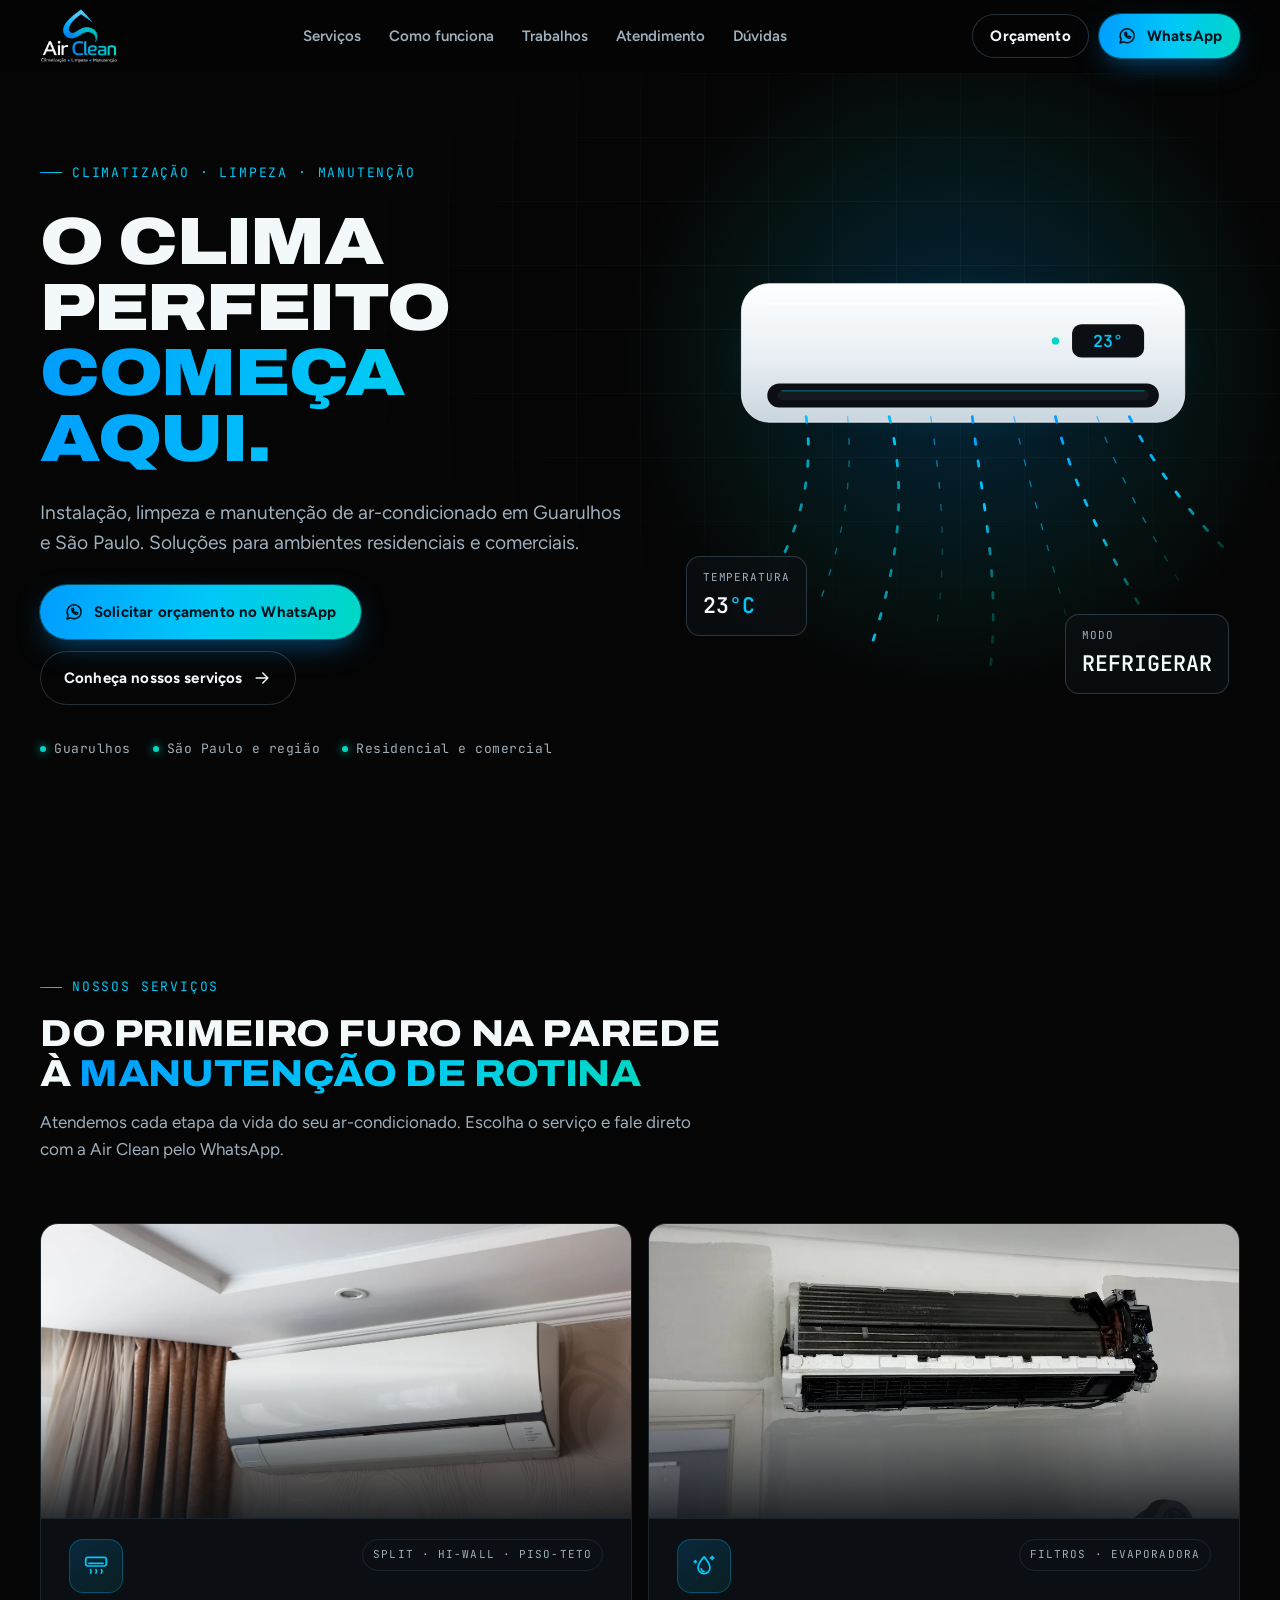
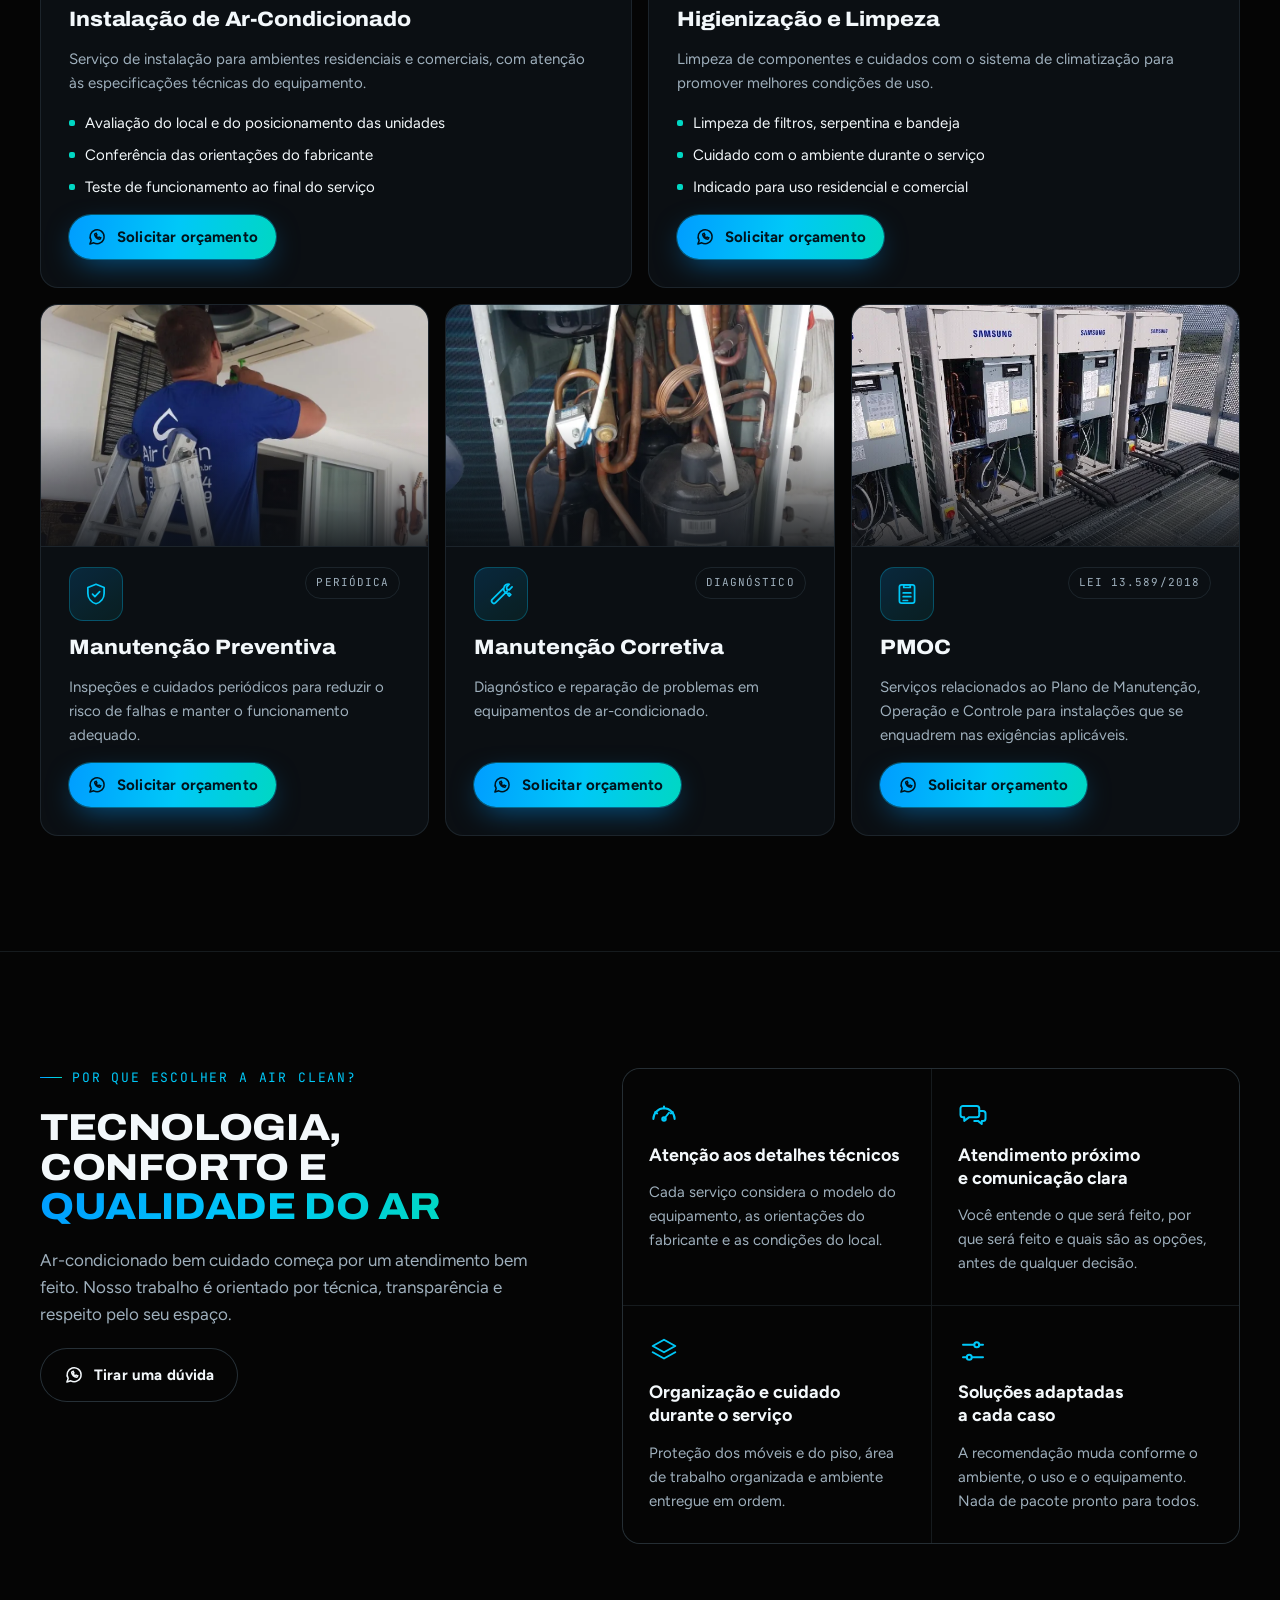
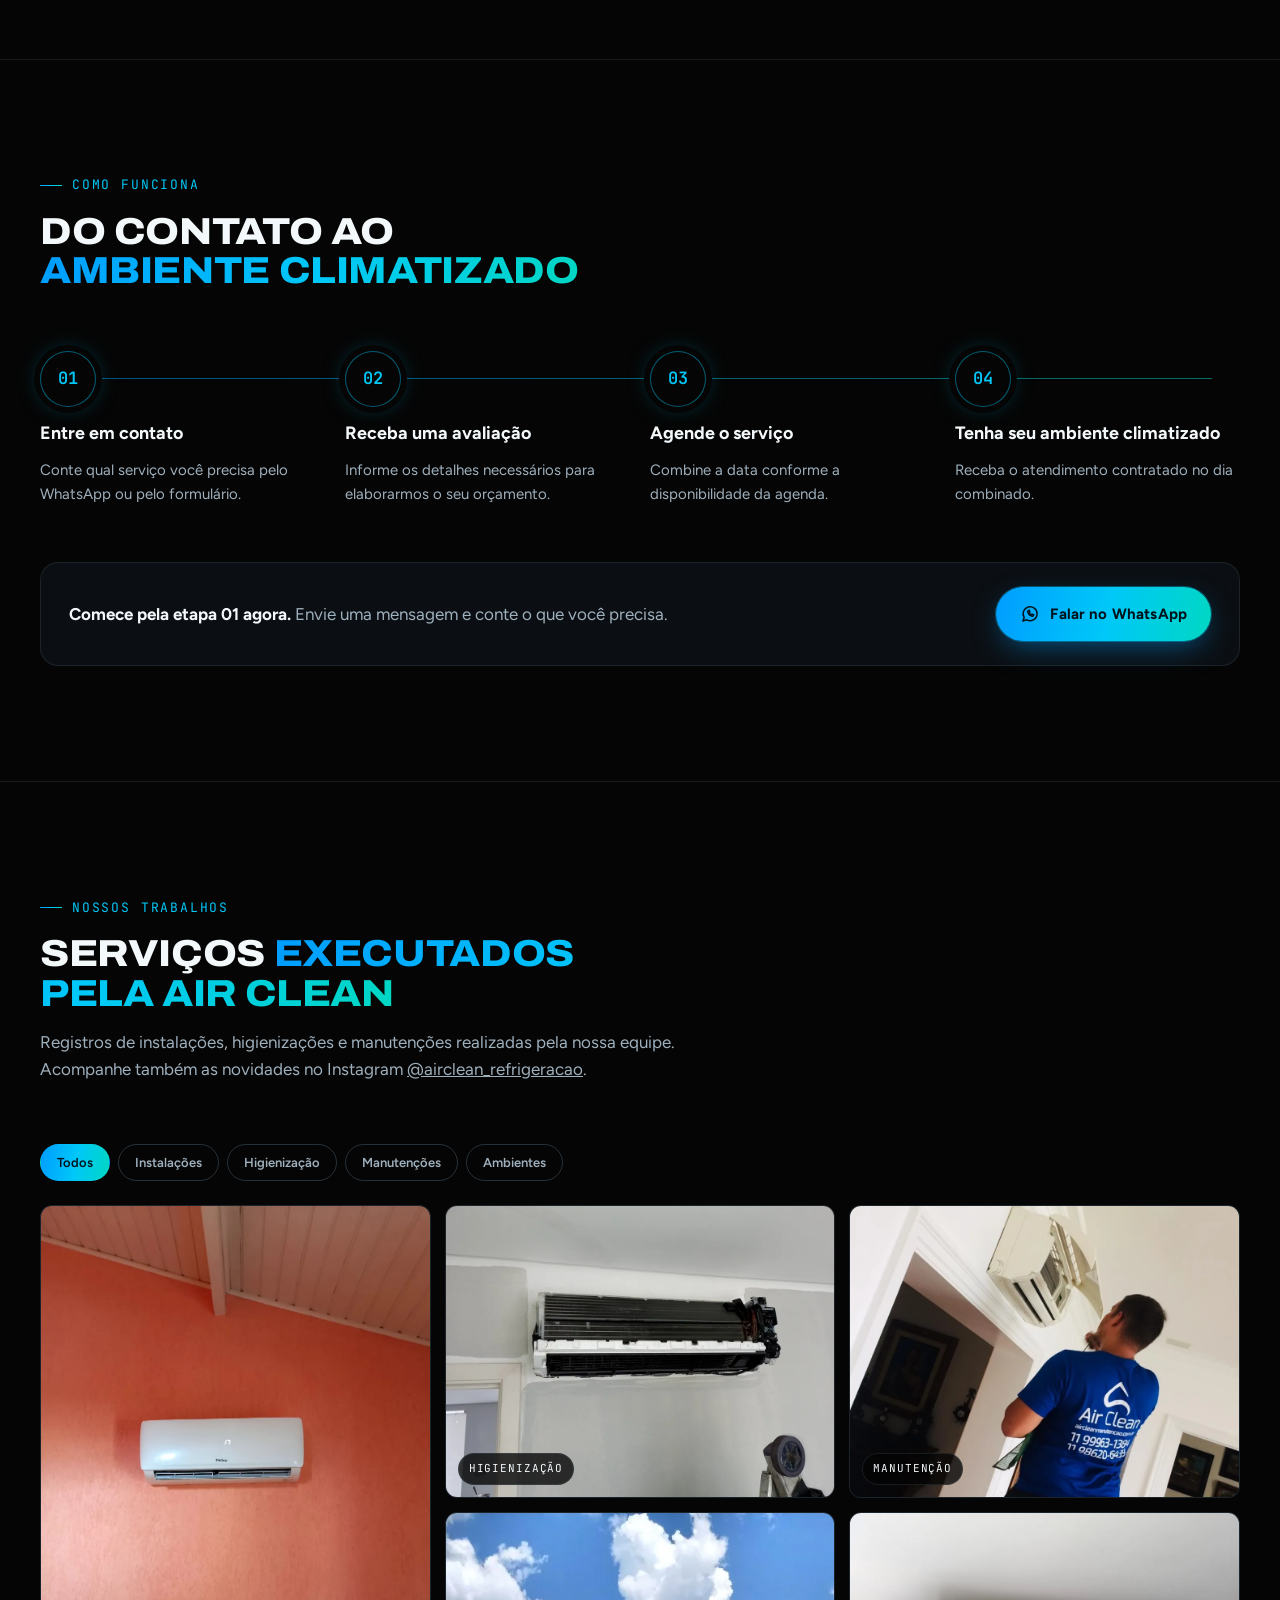
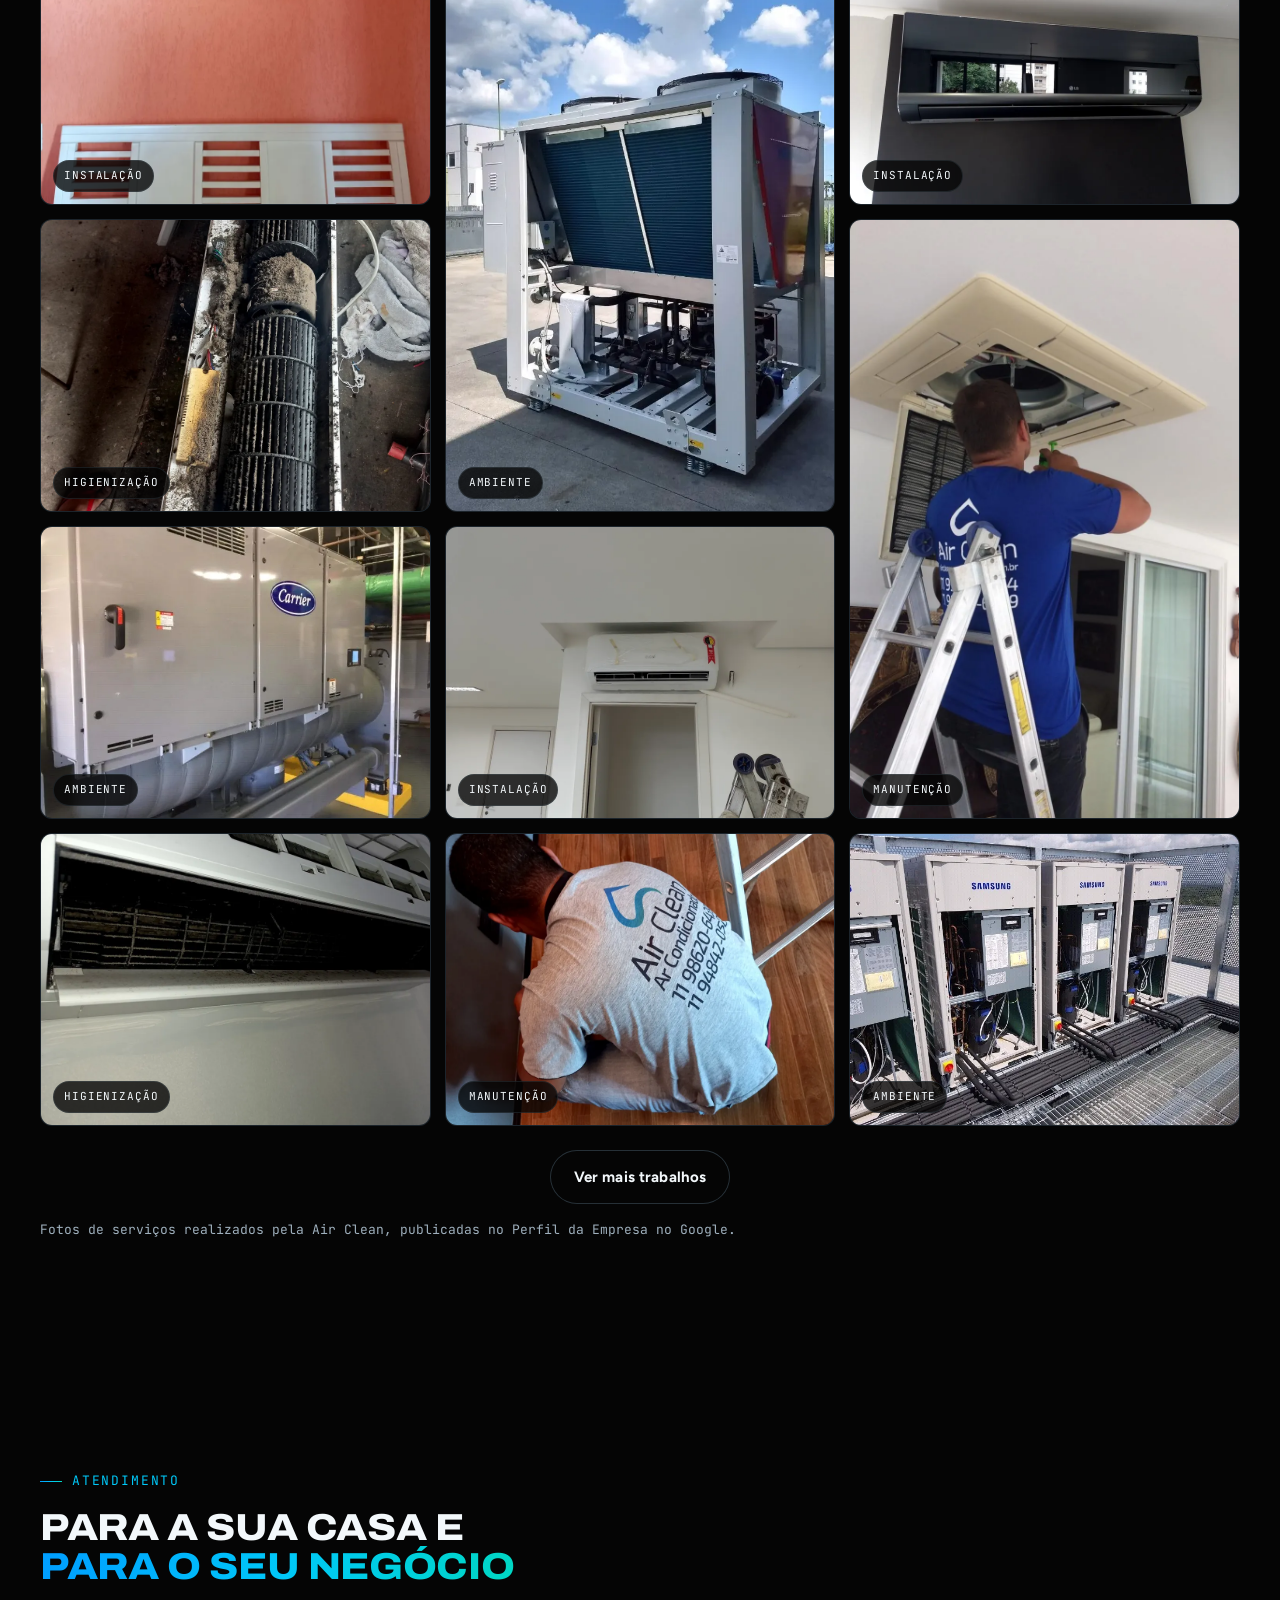
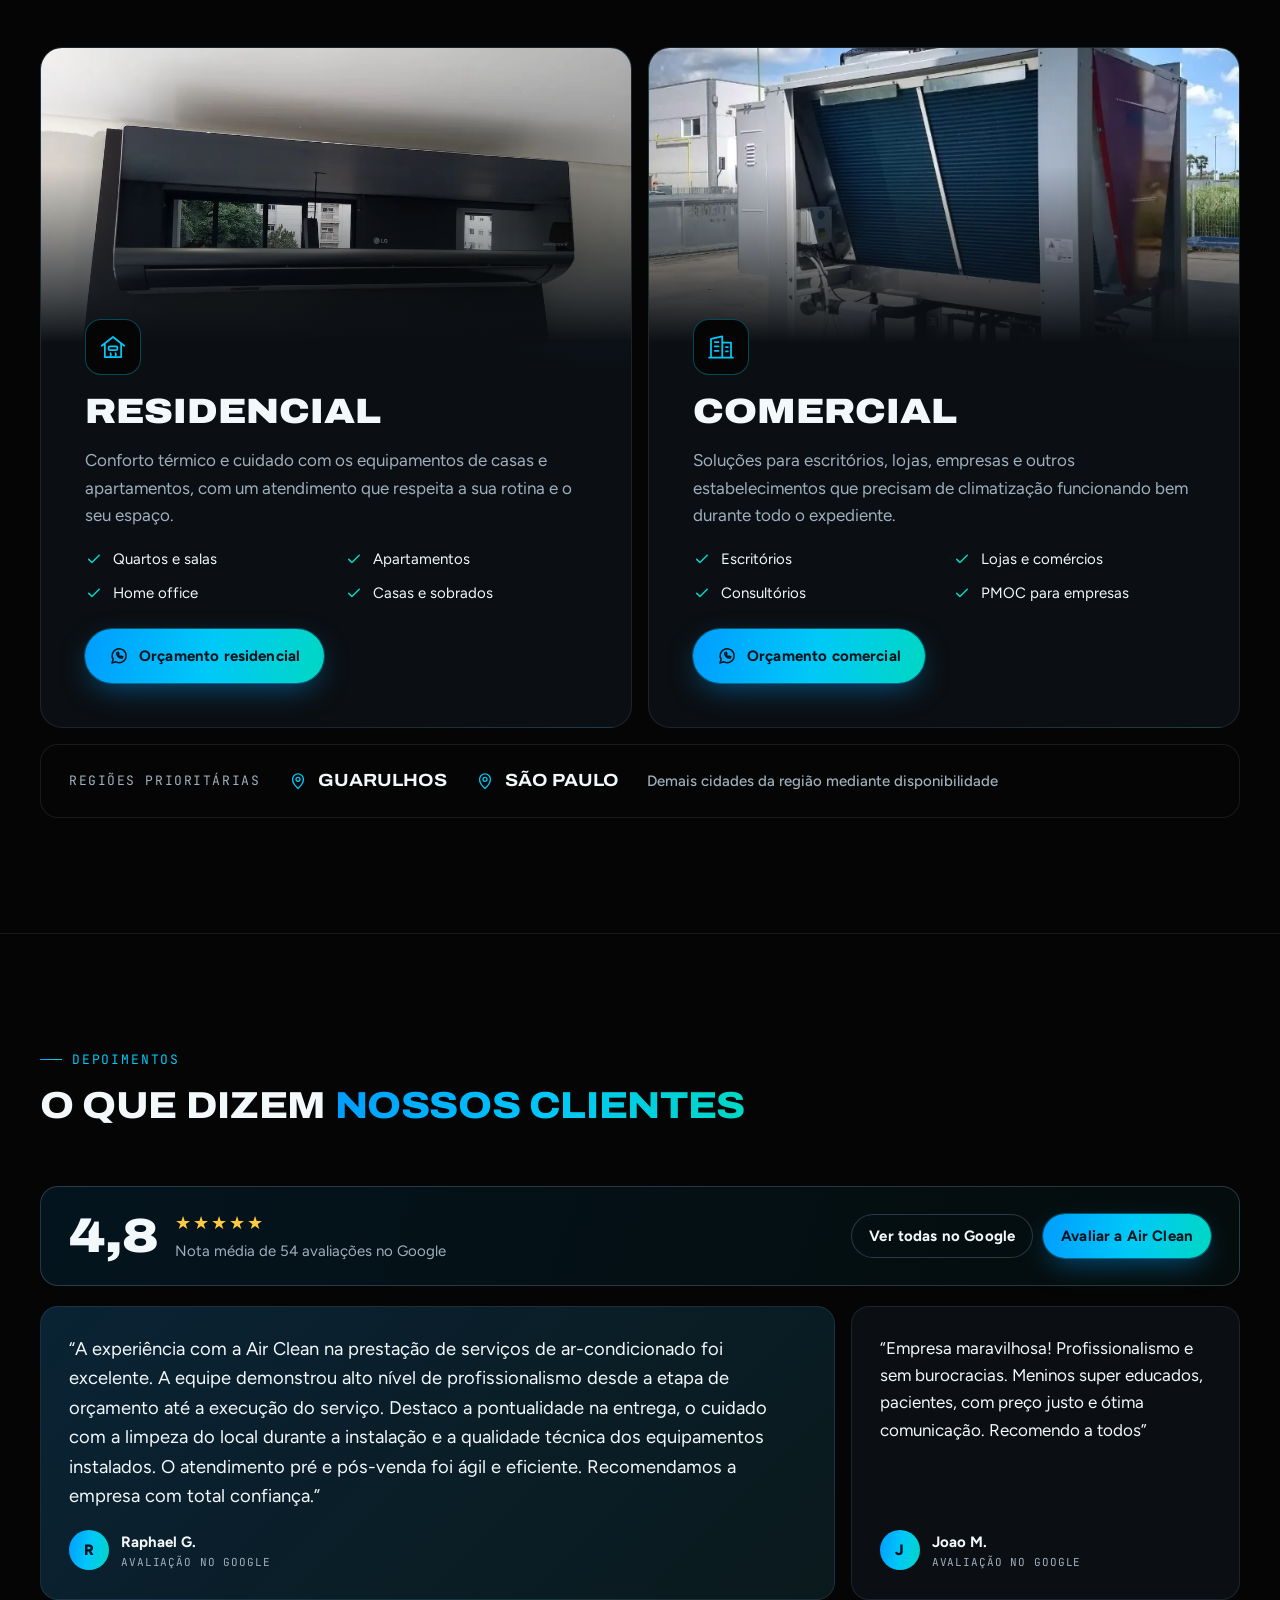
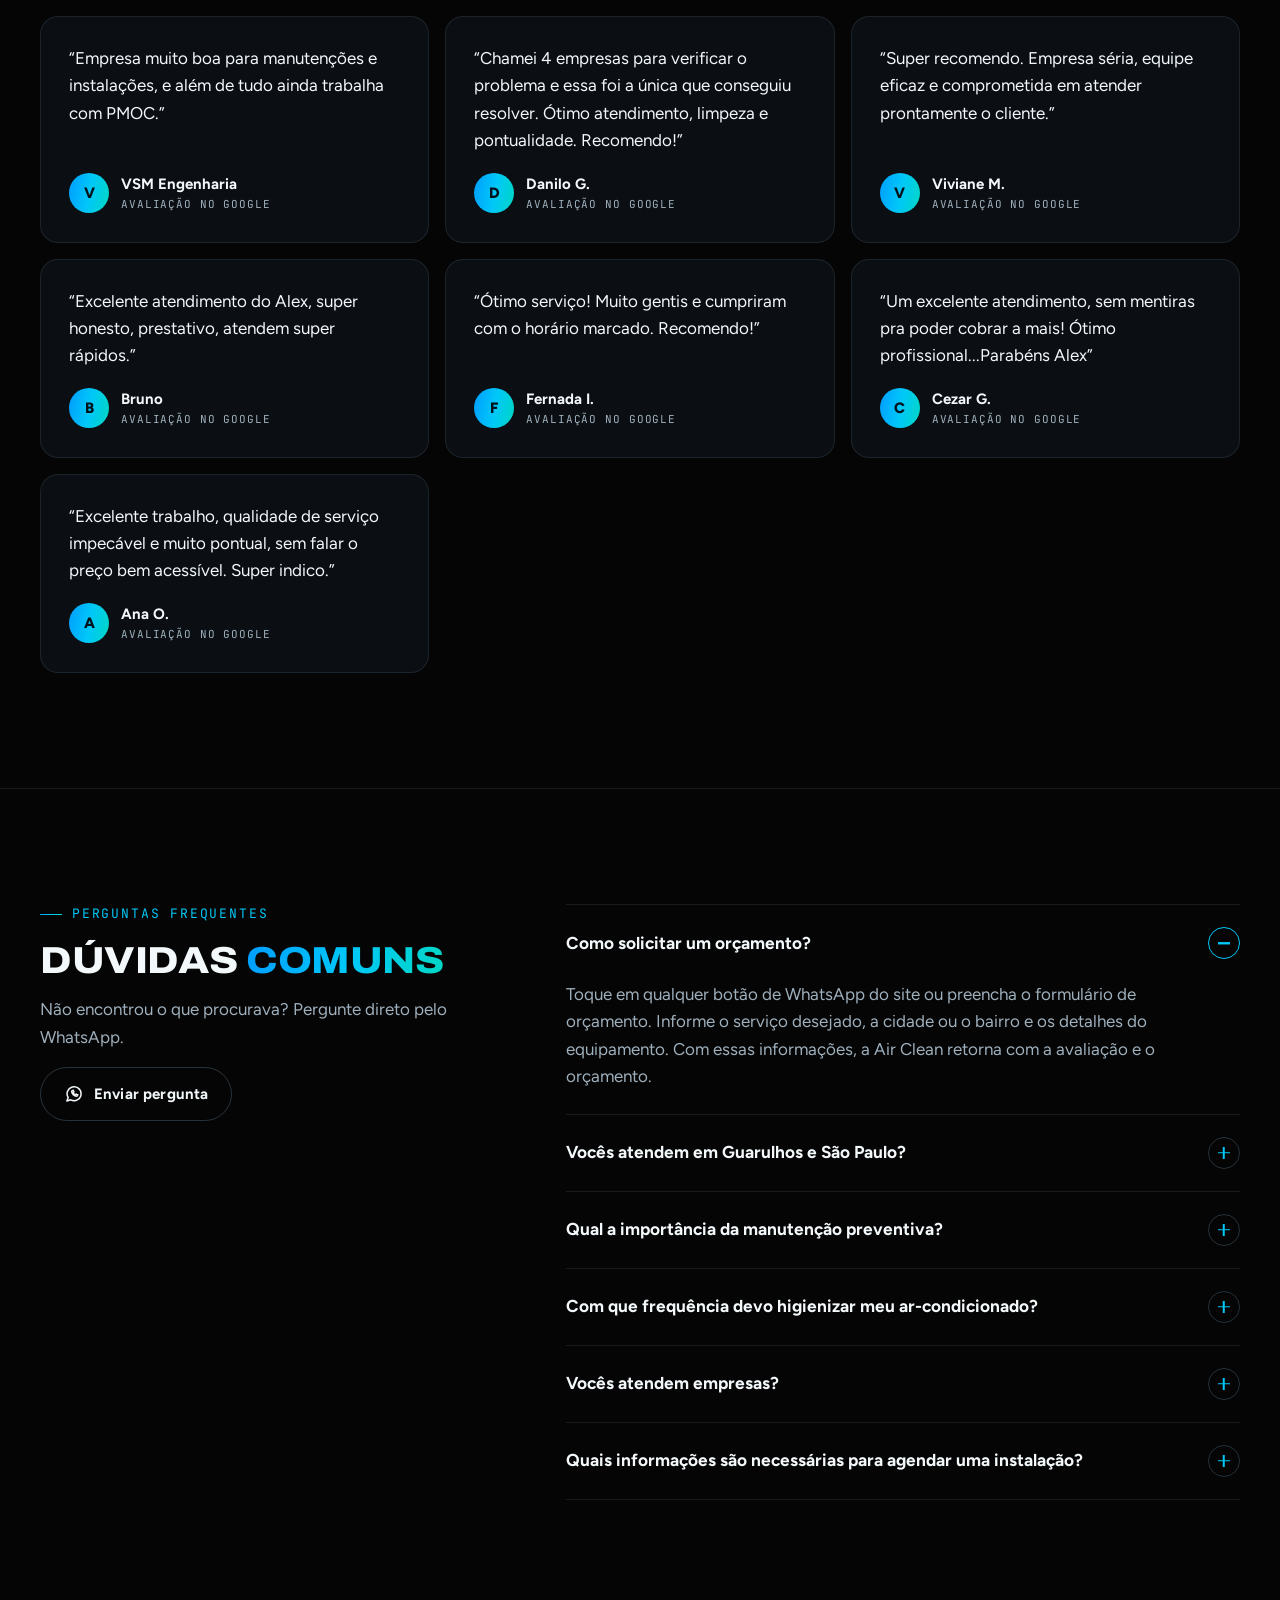
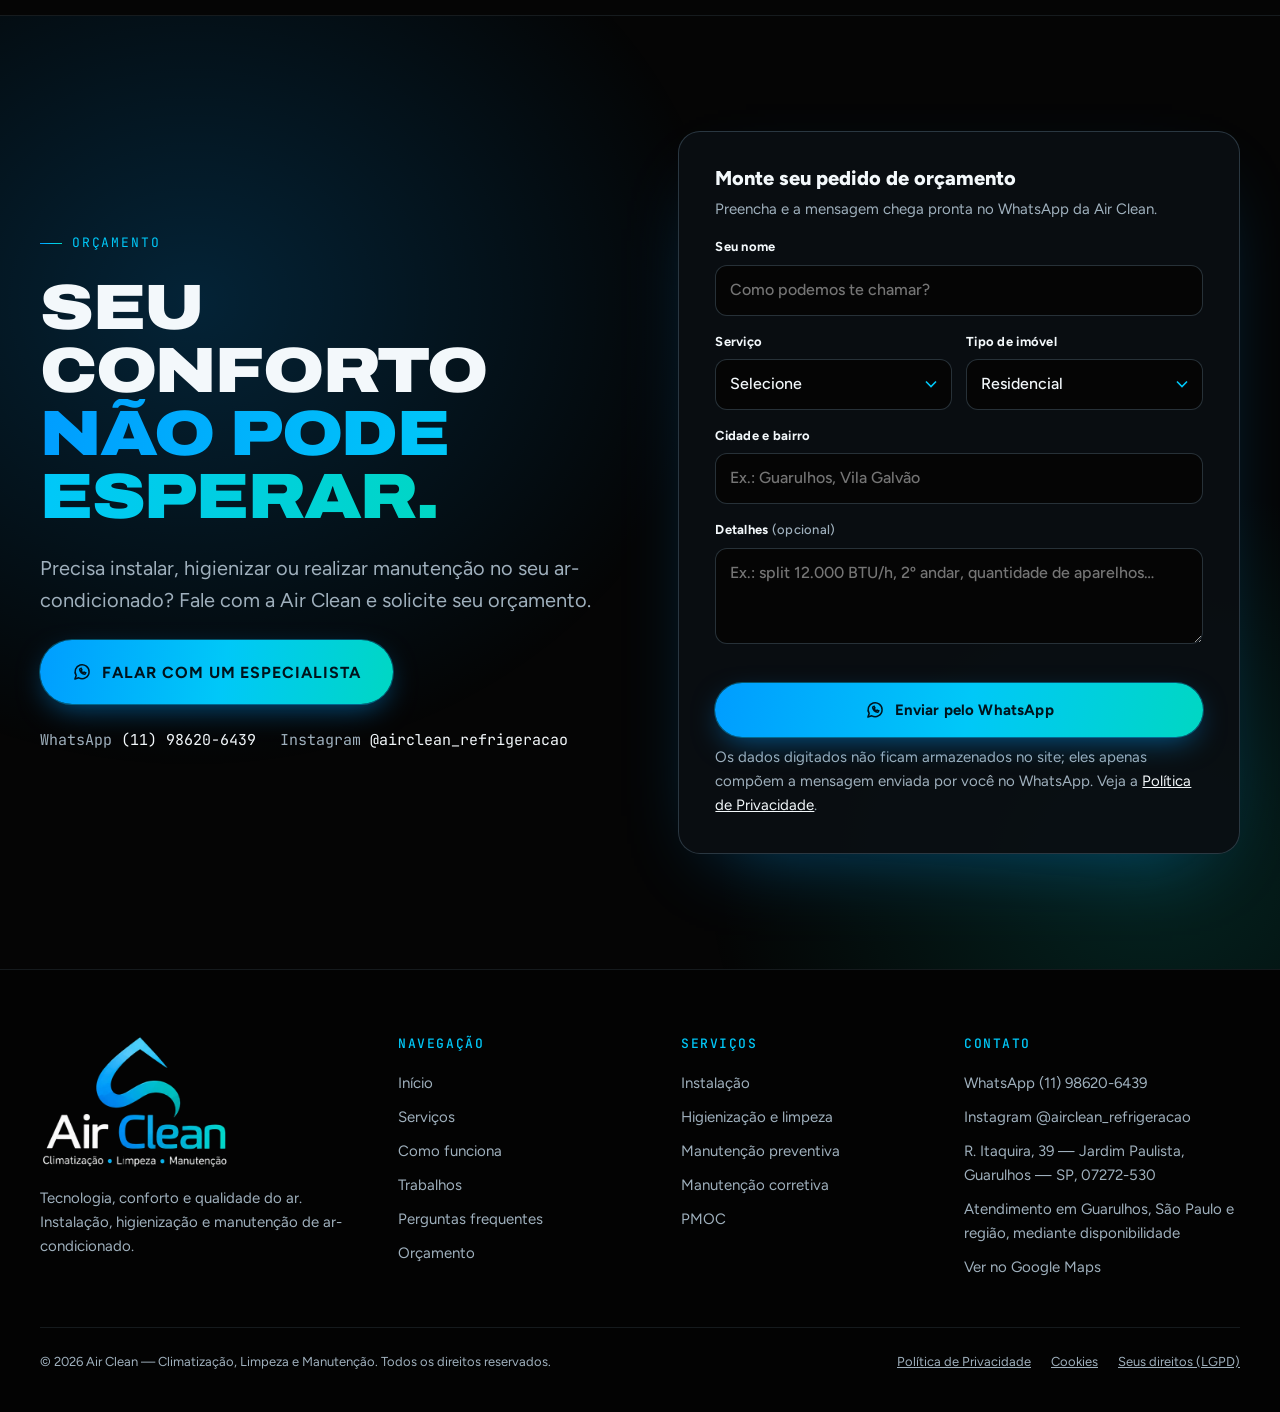
==== index.html @ eb51b46c "Site Air Clean: versão inicial Site estático com serviços, galeria de trabalhos reais, avaliações do" ====
<!doctype html>
<html lang="pt-BR">
<head>
  <meta charset="utf-8">
  <meta name="viewport" content="width=device-width, initial-scale=1, viewport-fit=cover">
  <title>Air Clean | Instalação, Limpeza e Manutenção de Ar-Condicionado em Guarulhos e SP</title>
  <meta name="description" content="Air Clean: instalação, higienização, manutenção preventiva e corretiva de ar-condicionado e PMOC em Guarulhos e São Paulo. Atendimento residencial e comercial. Peça seu orçamento pelo WhatsApp.">
  <meta name="keywords" content="instalação de ar-condicionado Guarulhos, limpeza de ar-condicionado Guarulhos, manutenção de ar-condicionado São Paulo, higienização de ar-condicionado, empresa de climatização Guarulhos, PMOC Guarulhos, PMOC São Paulo">
  <meta name="theme-color" content="#050505">
  <meta name="robots" content="index, follow">
  <!-- TROQUE "https://www.seudominio.com.br/" pelo endereço real do site em todos os lugares deste bloco -->
  <link rel="canonical" href="https://www.seudominio.com.br/">
  <meta property="og:type" content="website">
  <meta property="og:locale" content="pt_BR">
  <meta property="og:site_name" content="Air Clean">
  <meta property="og:title" content="Air Clean — Climatização, Limpeza e Manutenção">
  <meta property="og:description" content="Instalação, limpeza e manutenção de ar-condicionado em Guarulhos e São Paulo. Orçamento pelo WhatsApp.">
  <meta property="og:url" content="https://www.seudominio.com.br/">
  <meta property="og:image" content="https://www.seudominio.com.br/assets/logo.png">
  <meta name="twitter:card" content="summary_large_image">
  <link rel="icon" type="image/png" href="assets/favicon.png">
  <link rel="apple-touch-icon" href="assets/apple-touch-icon.png">
  <link rel="preload" as="image" href="assets/logo-480.webp" type="image/webp">
  <link rel="preconnect" href="https://fonts.googleapis.com">
  <link rel="preconnect" href="https://fonts.gstatic.com" crossorigin>
  <link rel="stylesheet" href="https://fonts.googleapis.com/css2?family=Archivo:wdth,wght@100..125,400..900&family=Figtree:wght@400..800&family=JetBrains+Mono:wght@400;600&display=swap">
  <link rel="stylesheet" href="css/styles.css">

  <!-- Dados estruturados (SEO local), com dados do Perfil da Empresa no Google. -->
  <script type="application/ld+json">
  {
    "@context": "https://schema.org",
    "@type": "HVACBusiness",
    "name": "Air Clean",
    "alternateName": "Air Clean — Climatização, Limpeza e Manutenção",
    "slogan": "Tecnologia, conforto e qualidade do ar.",
    "description": "Instalação, higienização, manutenção preventiva e corretiva de ar-condicionado e serviços relacionados ao PMOC.",
    "url": "https://www.seudominio.com.br/",
    "logo": "https://www.seudominio.com.br/assets/logo.png",
    "image": "https://www.seudominio.com.br/assets/logo.png",
    "telephone": "+55-11-98620-6439",
    "address": { "@type": "PostalAddress", "streetAddress": "R. Itaquira, 39 - Jardim Paulista", "addressLocality": "Guarulhos", "addressRegion": "SP", "postalCode": "07272-530", "addressCountry": "BR" },
    "openingHours": "Mo-Su 00:00-23:59",
    "hasMap": "https://share.google/i5Sq2wW6ovJgQ56TO",
    "sameAs": ["https://www.instagram.com/airclean_refrigeracao/"],
    "areaServed": [
      { "@type": "City", "name": "Guarulhos", "containedInPlace": { "@type": "State", "name": "São Paulo" } },
      { "@type": "City", "name": "São Paulo", "containedInPlace": { "@type": "State", "name": "São Paulo" } }
    ],
    "hasOfferCatalog": {
      "@type": "OfferCatalog",
      "name": "Serviços de climatização",
      "itemListElement": [
        { "@type": "Offer", "itemOffered": { "@type": "Service", "name": "Instalação de ar-condicionado" } },
        { "@type": "Offer", "itemOffered": { "@type": "Service", "name": "Higienização e limpeza de ar-condicionado" } },
        { "@type": "Offer", "itemOffered": { "@type": "Service", "name": "Manutenção preventiva de ar-condicionado" } },
        { "@type": "Offer", "itemOffered": { "@type": "Service", "name": "Manutenção corretiva de ar-condicionado" } },
        { "@type": "Offer", "itemOffered": { "@type": "Service", "name": "PMOC — Plano de Manutenção, Operação e Controle" } }
      ]
    }
  }
  </script>
  <script type="application/ld+json">
  {
    "@context": "https://schema.org",
    "@type": "FAQPage",
    "mainEntity": [
      { "@type": "Question", "name": "Como solicitar um orçamento?", "acceptedAnswer": { "@type": "Answer", "text": "Toque em qualquer botão de WhatsApp do site ou preencha o formulário de orçamento, informando o serviço, a cidade ou o bairro e os detalhes do equipamento." } },
      { "@type": "Question", "name": "Vocês atendem em Guarulhos e São Paulo?", "acceptedAnswer": { "@type": "Answer", "text": "Sim. Guarulhos e São Paulo são as regiões prioritárias. Outras cidades da região podem ser atendidas mediante disponibilidade de agenda." } },
      { "@type": "Question", "name": "Qual a importância da manutenção preventiva?", "acceptedAnswer": { "@type": "Answer", "text": "Ela permite identificar desgastes e sujeira acumulada antes que virem problemas maiores, ajudando a reduzir o risco de falhas e a manter o funcionamento adequado." } },
      { "@type": "Question", "name": "Com que frequência devo higienizar meu ar-condicionado?", "acceptedAnswer": { "@type": "Answer", "text": "Depende do uso, do ambiente e das orientações do fabricante. Ambientes com uso intenso ou muita poeira geralmente exigem intervalos menores. Na avaliação indicamos a frequência adequada." } },
      { "@type": "Question", "name": "Vocês atendem empresas?", "acceptedAnswer": { "@type": "Answer", "text": "Sim. Atendemos escritórios, lojas, empresas e outros estabelecimentos, incluindo serviços relacionados ao PMOC." } },
      { "@type": "Question", "name": "Quais informações são necessárias para agendar uma instalação?", "acceptedAnswer": { "@type": "Answer", "text": "Modelo e capacidade do aparelho em BTU/h, endereço ou bairro, fotos da parede interna e do local da unidade externa, andar do imóvel e condições de acesso externo." } }
    ]
  }
  </script>
</head>
<body>
<!-- =========================================================
     ÍCONES (sprite SVG reutilizável: <svg><use href="#i-nome"/></svg>)
     ========================================================= -->
<svg width="0" height="0" style="position:absolute" aria-hidden="true">
  <defs>
    <symbol id="i-chat" viewBox="0 0 24 24"><path fill="none" stroke="currentColor" stroke-width="1.8" stroke-linecap="round" stroke-linejoin="round" d="M20.5 11.6a8.4 8.4 0 0 1-12.4 7.4L3.5 20.5l1.5-4.4A8.4 8.4 0 1 1 20.5 11.6Z"/><path fill="none" stroke="currentColor" stroke-width="1.8" stroke-linecap="round" d="M9.2 8.6c0 3.3 2.9 6.2 6.2 6.2l1.1-1.7-2-1-1 .9a4.6 4.6 0 0 1-2.5-2.5l.9-1-1-2Z"/></symbol>
    <symbol id="i-install" viewBox="0 0 24 24"><g fill="none" stroke="currentColor" stroke-width="1.6" stroke-linecap="round" stroke-linejoin="round"><rect x="2.5" y="4" width="19" height="8" rx="2"/><path d="M5.5 9.5h13M7 15.5c.8 1 .8 2 0 3M12 15.5c.8 1 .8 2 0 3M17 15.5c.8 1 .8 2 0 3"/></g></symbol>
    <symbol id="i-clean" viewBox="0 0 24 24"><g fill="none" stroke="currentColor" stroke-width="1.6" stroke-linecap="round" stroke-linejoin="round"><path d="M12 3.5s5.5 6 5.5 10a5.5 5.5 0 0 1-11 0c0-4 5.5-10 5.5-10Z"/><path d="M9.5 14.5a2.5 2.5 0 0 0 2.5 2.5"/><path d="M19.5 3v3M18 4.5h3M4 7v2M3 8h2"/></g></symbol>
    <symbol id="i-shield" viewBox="0 0 24 24"><g fill="none" stroke="currentColor" stroke-width="1.6" stroke-linecap="round" stroke-linejoin="round"><path d="M12 3 4.5 6v5.5c0 4.6 3.2 8.2 7.5 9.5 4.3-1.3 7.5-4.9 7.5-9.5V6L12 3Z"/><path d="m8.8 12.2 2.2 2.2 4.4-4.6"/></g></symbol>
    <symbol id="i-wrench" viewBox="0 0 24 24"><g fill="none" stroke="currentColor" stroke-width="1.6" stroke-linecap="round" stroke-linejoin="round"><path d="M14.7 6.3a4 4 0 0 0 5 5L21 12.6l-1.4 1.4-1.3-1.3M14.7 6.3a4 4 0 0 1 5-3.3l-2.6 2.6.4 2.1 2.1.4 2.6-2.6M14.7 6.3 4 17a2.1 2.1 0 0 0 3 3l10.7-10.7"/></g></symbol>
    <symbol id="i-doc" viewBox="0 0 24 24"><g fill="none" stroke="currentColor" stroke-width="1.6" stroke-linecap="round" stroke-linejoin="round"><rect x="5" y="3.5" width="14" height="17" rx="2"/><path d="M9 3.5h6v2.5H9zM8.5 11h7M8.5 14.5h7M8.5 18h4"/></g></symbol>
    <symbol id="i-gauge" viewBox="0 0 24 24"><g fill="none" stroke="currentColor" stroke-width="1.6" stroke-linecap="round" stroke-linejoin="round"><path d="M3.5 16a8.5 8.5 0 1 1 17 0"/><path d="m12 16 4-5"/><circle cx="12" cy="16" r="1.4"/><path d="M6.5 11.5 5 10.5M12 7.5V6M17.5 11.5l1.5-1"/></g></symbol>
    <symbol id="i-talk" viewBox="0 0 24 24"><g fill="none" stroke="currentColor" stroke-width="1.6" stroke-linecap="round" stroke-linejoin="round"><path d="M4 5.5h11a2 2 0 0 1 2 2v5a2 2 0 0 1-2 2H9l-4 3v-3H4a2 2 0 0 1-2-2v-5a2 2 0 0 1 2-2Z"/><path d="M17 9.5h3a2 2 0 0 1 2 2v4a2 2 0 0 1-2 2h-1v2.5L16 17.5h-3"/></g></symbol>
    <symbol id="i-layers" viewBox="0 0 24 24"><g fill="none" stroke="currentColor" stroke-width="1.6" stroke-linecap="round" stroke-linejoin="round"><path d="m12 3 9 5-9 5-9-5 9-5Z"/><path d="m3 13 9 5 9-5"/></g></symbol>
    <symbol id="i-sliders" viewBox="0 0 24 24"><g fill="none" stroke="currentColor" stroke-width="1.6" stroke-linecap="round"><path d="M4 7h9M17 7h3M4 17h3M11 17h9"/><circle cx="15" cy="7" r="2"/><circle cx="9" cy="17" r="2"/></g></symbol>
    <symbol id="i-home" viewBox="0 0 24 24"><g fill="none" stroke="currentColor" stroke-width="1.4" stroke-linecap="round" stroke-linejoin="round"><path d="M3 11 12 4l9 7"/><path d="M5.5 9.5V20h13V9.5"/><rect x="8.5" y="11.5" width="7" height="3" rx="1"/><path d="M10 17c.5.6.5 1.3 0 2M14 17c.5.6.5 1.3 0 2"/></g></symbol>
    <symbol id="i-building" viewBox="0 0 24 24"><g fill="none" stroke="currentColor" stroke-width="1.4" stroke-linecap="round" stroke-linejoin="round"><path d="M4 20.5V5.5l9-2v17M13 8.5h7v12M2.5 20.5h19"/><path d="M7 8h3M7 11.5h3M7 15h3M16 12h1.5M16 15.5h1.5"/></g></symbol>
    <symbol id="i-check" viewBox="0 0 24 24"><path fill="none" stroke="currentColor" stroke-width="2" stroke-linecap="round" stroke-linejoin="round" d="m5 12.5 4.2 4.2L19 7"/></symbol>
    <symbol id="i-pin" viewBox="0 0 24 24"><g fill="none" stroke="currentColor" stroke-width="1.6" stroke-linecap="round" stroke-linejoin="round"><path d="M12 21s-6.5-5.6-6.5-11a6.5 6.5 0 0 1 13 0c0 5.4-6.5 11-6.5 11Z"/><circle cx="12" cy="10" r="2.4"/></g></symbol>
    <symbol id="i-photo" viewBox="0 0 24 24"><g fill="none" stroke="currentColor" stroke-width="1.5" stroke-linecap="round" stroke-linejoin="round"><rect x="3" y="5" width="18" height="14" rx="2.5"/><circle cx="9" cy="10" r="1.8"/><path d="m21 15.5-5-4.5-8.5 8"/></g></symbol>
    <symbol id="i-camera" viewBox="0 0 24 24"><g fill="none" stroke="currentColor" stroke-width="1.6"><rect x="3.5" y="3.5" width="17" height="17" rx="5"/><circle cx="12" cy="12" r="4"/><circle cx="17" cy="7" r="1" fill="currentColor" stroke="none"/></g></symbol>
    <symbol id="i-menu" viewBox="0 0 24 24"><path fill="none" stroke="currentColor" stroke-width="1.8" stroke-linecap="round" d="M4 7h16M4 12h16M4 17h10"/></symbol>
    <symbol id="i-close" viewBox="0 0 24 24"><path fill="none" stroke="currentColor" stroke-width="1.8" stroke-linecap="round" d="M6 6l12 12M18 6 6 18"/></symbol>
    <symbol id="i-arrow" viewBox="0 0 24 24"><path fill="none" stroke="currentColor" stroke-width="1.8" stroke-linecap="round" stroke-linejoin="round" d="M5 12h14M13 6l6 6-6 6"/></symbol>
  </defs>
</svg>

<a class="sr-only" href="#conteudo">Pular para o conteúdo</a>

<!-- ===================== CABEÇALHO ===================== -->
<header class="site-header" id="topo">
  <div class="wrap header-row">
    <a class="brand" href="#inicio" aria-label="Air Clean — página inicial">
      <img src="assets/logo-480.webp" width="480" height="344" alt="Air Clean — Climatização, Limpeza e Manutenção">
    </a>
    <nav class="nav" aria-label="Navegação principal">
      <a href="#servicos">Serviços</a>
      <a href="#como-funciona">Como funciona</a>
      <a href="#trabalhos">Trabalhos</a>
      <a href="#atendimento">Atendimento</a>
      <a href="#faq">Dúvidas</a>
    </nav>
    <div class="header-cta">
      <a class="btn btn-ghost btn-sm" href="#orcamento">Orçamento</a>
      <a class="btn btn-primary btn-sm" data-wa="geral" href="https://wa.me/5511986206439" target="_blank" rel="noopener">
        <svg aria-hidden="true"><use href="#i-chat"/></svg>WhatsApp
      </a>
      <button class="menu-toggle" type="button" aria-expanded="false" aria-controls="menu-mobile" aria-label="Abrir menu">
        <svg aria-hidden="true"><use href="#i-menu"/></svg>
      </button>
    </div>
  </div>
</header>

<div class="mobile-nav" id="menu-mobile" hidden>
  <div class="mobile-nav-top">
    <img src="assets/logo-480.webp" width="480" height="344" alt="Air Clean">
    <button class="menu-toggle" type="button" data-close-menu aria-label="Fechar menu" style="display:inline-flex">
      <svg aria-hidden="true"><use href="#i-close"/></svg>
    </button>
  </div>
  <ul>
    <li><a href="#servicos">Serviços <span>05</span></a></li>
    <li><a href="#como-funciona">Como funciona <span>4 etapas</span></a></li>
    <li><a href="#trabalhos">Trabalhos <span>galeria</span></a></li>
    <li><a href="#atendimento">Atendimento <span>Res · Com</span></a></li>
    <li><a href="#faq">Dúvidas <span>FAQ</span></a></li>
    <li><a href="#orcamento">Orçamento <span>formulário</span></a></li>
  </ul>
  <a class="btn btn-primary btn-block" data-wa="geral" href="https://wa.me/5511986206439" target="_blank" rel="noopener">
    <svg aria-hidden="true"><use href="#i-chat"/></svg>Solicitar orçamento no WhatsApp
  </a>
</div>

<main id="conteudo">

<!-- ===================== 1. HERO ===================== -->
<section class="hero" id="inicio" aria-labelledby="hero-title">
  <div class="wrap hero-grid">
    <div class="hero-copy">
      <span class="eyebrow">Climatização · Limpeza · Manutenção</span>
      <h1 id="hero-title">
        <span class="line">O clima perfeito</span>
        <span class="line grad-text">começa aqui.</span>
      </h1>
      <p class="hero-sub">Instalação, limpeza e manutenção de ar-condicionado em Guarulhos e São Paulo. Soluções para ambientes residenciais e comerciais.</p>
      <div class="hero-actions">
        <a class="btn btn-primary" data-wa="geral" href="https://wa.me/5511986206439" target="_blank" rel="noopener">
          <svg aria-hidden="true"><use href="#i-chat"/></svg>Solicitar orçamento no WhatsApp
        </a>
        <a class="btn btn-ghost" href="#servicos">Conheça nossos serviços <svg aria-hidden="true"><use href="#i-arrow"/></svg></a>
      </div>
      <div class="hero-meta">
        <span>Guarulhos</span><span>São Paulo e região</span><span>Residencial e comercial</span>
      </div>
    </div>

    <div class="hero-visual" aria-hidden="true">
      <div class="ac-stage">
        <svg viewBox="0 0 600 516" role="presentation">
          <defs>
            <linearGradient id="g-body" x1="0" y1="0" x2="0" y2="1">
              <stop offset="0" stop-color="#ffffff"/>
              <stop offset=".55" stop-color="#e7eef3"/>
              <stop offset="1" stop-color="#c9d5de"/>
            </linearGradient>
            <linearGradient id="g-flow" x1="0" y1="0" x2="1" y2="1">
              <stop offset="0" stop-color="#009DFF"/>
              <stop offset=".5" stop-color="#00C8F8"/>
              <stop offset="1" stop-color="#00D7C3" stop-opacity=".1"/>
            </linearGradient>
            <radialGradient id="g-glow" cx=".5" cy=".5" r=".5">
              <stop offset="0" stop-color="#00C8F8" stop-opacity=".45"/>
              <stop offset="1" stop-color="#00C8F8" stop-opacity="0"/>
            </radialGradient>
            <filter id="soft" x="-20%" y="-50%" width="140%" height="200%"><feGaussianBlur stdDeviation="18"/></filter>
          </defs>
          <ellipse cx="300" cy="150" rx="260" ry="70" fill="url(#g-glow)" filter="url(#soft)"/>
          <rect x="60" y="70" width="480" height="150" rx="30" fill="url(#g-body)"/>
          <rect x="60" y="70" width="480" height="150" rx="30" fill="none" stroke="#ffffff" stroke-opacity=".8"/>
          <path d="M90 92h420" stroke="#ffffff" stroke-width="2" stroke-linecap="round" opacity=".9"/>
          <rect x="88" y="178" width="424" height="26" rx="13" fill="#0b0f13"/>
          <path d="M104 191h392" stroke="#151a20" stroke-width="10" stroke-linecap="round"/>
          <path d="M104 186h392" stroke="#00C8F8" stroke-opacity=".35" stroke-width="1.5" stroke-linecap="round"/>
          <rect x="418" y="114" width="78" height="36" rx="10" fill="#0b0f13"/>
          <text x="457" y="139" text-anchor="middle" font-family="JetBrains Mono, monospace" font-size="18" font-weight="600" fill="#00C8F8">23°</text>
          <circle class="led" cx="400" cy="132" r="4" fill="#00D7C3"/>
          <g stroke="url(#g-flow)" stroke-width="3">
            <path class="flow" d="M130 214c10 70 -10 140 -60 210"/>
            <path class="flow f2" d="M220 214c20 80 10 160 -20 250"/>
            <path class="flow f3" d="M310 214c10 90 30 170 20 270"/>
            <path class="flow f4" d="M400 214c20 80 60 150 100 220"/>
            <path class="flow f2" d="M480 214c30 60 70 110 110 150"/>
          </g>
          <g stroke="url(#g-flow)" stroke-width="1.5" opacity=".6">
            <path class="flow f3" d="M175 214c6 70 -4 130 -30 200"/>
            <path class="flow" d="M265 214c12 80 18 150 6 230"/>
            <path class="flow f4" d="M355 214c18 80 40 150 60 230"/>
            <path class="flow f2" d="M445 214c26 70 60 130 96 190"/>
          </g>
        </svg>
        <div class="reading r1"><span>Temperatura</span><strong>23<span class="unit">°C</span></strong></div>
        <div class="reading r2"><span>Modo</span><strong>Refrigerar</strong></div>
      </div>
    </div>
  </div>
</section>

<!-- ===================== 2. SERVIÇOS ===================== -->
<section class="section" id="servicos" aria-labelledby="servicos-title">
  <div class="wrap">
    <div class="section-head reveal">
      <span class="eyebrow">Nossos serviços</span>
      <h2 class="h-section" id="servicos-title">Do primeiro furo na parede à <span class="grad-text">manutenção de rotina</span></h2>
      <p class="lede">Atendemos cada etapa da vida do seu ar-condicionado. Escolha o serviço e fale direto com a Air Clean pelo WhatsApp.</p>
    </div>

    <div class="services-grid">
      <article class="service wide reveal" data-glow>
        <div class="service-photo"><img src="assets/trabalhos/card-instalacao.webp" width="1400" height="933" alt="Ar-condicionado split instalado no alto da parede de um quarto" loading="lazy"></div>
        <div class="service-top">
          <div class="icon-box"><svg aria-hidden="true"><use href="#i-install"/></svg></div>
          <span class="tag">Split · Hi-wall · Piso-teto</span>
        </div>
        <h3>Instalação de Ar-Condicionado</h3>
        <p>Serviço de instalação para ambientes residenciais e comerciais, com atenção às especificações técnicas do equipamento.</p>
        <ul>
          <li>Avaliação do local e do posicionamento das unidades</li>
          <li>Conferência das orientações do fabricante</li>
          <li>Teste de funcionamento ao final do serviço</li>
        </ul>
        <a class="btn btn-primary btn-sm" data-wa="instalacao" href="https://wa.me/5511986206439" target="_blank" rel="noopener"><svg aria-hidden="true"><use href="#i-chat"/></svg>Solicitar orçamento</a>
      </article>

      <article class="service wide reveal d1" data-glow>
        <div class="service-photo"><img src="assets/trabalhos/card-higienizacao.webp" width="1100" height="825" alt="Evaporadora aberta durante higienização feita pela Air Clean" loading="lazy"></div>
        <div class="service-top">
          <div class="icon-box"><svg aria-hidden="true"><use href="#i-clean"/></svg></div>
          <span class="tag">Filtros · Evaporadora</span>
        </div>
        <h3>Higienização e Limpeza</h3>
        <p>Limpeza de componentes e cuidados com o sistema de climatização para promover melhores condições de uso.</p>
        <ul>
          <li>Limpeza de filtros, serpentina e bandeja</li>
          <li>Cuidado com o ambiente durante o serviço</li>
          <li>Indicado para uso residencial e comercial</li>
        </ul>
        <a class="btn btn-primary btn-sm" data-wa="higienizacao" href="https://wa.me/5511986206439" target="_blank" rel="noopener"><svg aria-hidden="true"><use href="#i-chat"/></svg>Solicitar orçamento</a>
      </article>

      <article class="service reveal" data-glow>
        <div class="service-photo"><img src="assets/trabalhos/card-preventiva.webp" width="960" height="1280" alt="Técnico da Air Clean em manutenção de ar-condicionado cassete" loading="lazy"></div>
        <div class="service-top">
          <div class="icon-box"><svg aria-hidden="true"><use href="#i-shield"/></svg></div>
          <span class="tag">Periódica</span>
        </div>
        <h3>Manutenção Preventiva</h3>
        <p>Inspeções e cuidados periódicos para reduzir o risco de falhas e manter o funcionamento adequado.</p>
        <a class="btn btn-primary btn-sm" data-wa="preventiva" href="https://wa.me/5511986206439" target="_blank" rel="noopener"><svg aria-hidden="true"><use href="#i-chat"/></svg>Solicitar orçamento</a>
      </article>

      <article class="service reveal d1" data-glow>
        <div class="service-photo"><img src="assets/trabalhos/card-corretiva.webp" width="844" height="1500" alt="Unidade condensadora aberta para diagnóstico de compressor" loading="lazy"></div>
        <div class="service-top">
          <div class="icon-box"><svg aria-hidden="true"><use href="#i-wrench"/></svg></div>
          <span class="tag">Diagnóstico</span>
        </div>
        <h3>Manutenção Corretiva</h3>
        <p>Diagnóstico e reparação de problemas em equipamentos de ar-condicionado.</p>
        <a class="btn btn-primary btn-sm" data-wa="corretiva" href="https://wa.me/5511986206439" target="_blank" rel="noopener"><svg aria-hidden="true"><use href="#i-chat"/></svg>Solicitar orçamento</a>
      </article>

      <article class="service pmoc reveal d2" data-glow>
        <div class="service-photo"><img src="assets/trabalhos/card-pmoc.webp" width="720" height="540" alt="Condensadoras VRF em instalação comercial atendida pela Air Clean" loading="lazy"></div>
        <div class="service-top">
          <div class="icon-box"><svg aria-hidden="true"><use href="#i-doc"/></svg></div>
          <span class="tag">Lei 13.589/2018</span>
        </div>
        <h3>PMOC</h3>
        <p>Serviços relacionados ao Plano de Manutenção, Operação e Controle para instalações que se enquadrem nas exigências aplicáveis.</p>
        <a class="btn btn-primary btn-sm" data-wa="pmoc" href="https://wa.me/5511986206439" target="_blank" rel="noopener"><svg aria-hidden="true"><use href="#i-chat"/></svg>Solicitar orçamento</a>
      </article>
    </div>
  </div>
</section>

<!-- ===================== 3. POR QUE ESCOLHER ===================== -->
<section class="section" id="diferenciais" aria-labelledby="dif-title">
  <div class="wrap why">
    <div class="why-intro reveal">
      <span class="eyebrow">Por que escolher a Air Clean?</span>
      <h2 class="h-section" id="dif-title">Tecnologia, conforto e <span class="grad-text">qualidade do ar</span></h2>
      <p class="lede">Ar-condicionado bem cuidado começa por um atendimento bem feito. Nosso trabalho é orientado por técnica, transparência e respeito pelo seu espaço.</p>
      <a class="btn btn-ghost" data-wa="geral" href="https://wa.me/5511986206439" target="_blank" rel="noopener" style="justify-self:start"><svg aria-hidden="true"><use href="#i-chat"/></svg>Tirar uma dúvida</a>
    </div>
    <div class="why-list">
      <div class="why-item reveal">
        <svg aria-hidden="true"><use href="#i-gauge"/></svg>
        <h3>Atenção aos detalhes técnicos</h3>
        <p>Cada serviço considera o modelo do equipamento, as orientações do fabricante e as condições do local.</p>
      </div>
      <div class="why-item reveal d1">
        <svg aria-hidden="true"><use href="#i-talk"/></svg>
        <h3>Atendimento próximo e comunicação clara</h3>
        <p>Você entende o que será feito, por que será feito e quais são as opções, antes de qualquer decisão.</p>
      </div>
      <div class="why-item reveal d2">
        <svg aria-hidden="true"><use href="#i-layers"/></svg>
        <h3>Organização e cuidado durante o serviço</h3>
        <p>Proteção dos móveis e do piso, área de trabalho organizada e ambiente entregue em ordem.</p>
      </div>
      <div class="why-item reveal d3">
        <svg aria-hidden="true"><use href="#i-sliders"/></svg>
        <h3>Soluções adaptadas a cada caso</h3>
        <p>A recomendação muda conforme o ambiente, o uso e o equipamento. Nada de pacote pronto para todos.</p>
      </div>
    </div>
  </div>
</section>

<!-- ===================== 4. COMO FUNCIONA ===================== -->
<section class="section" id="como-funciona" aria-labelledby="como-title">
  <div class="wrap">
    <div class="section-head reveal">
      <span class="eyebrow">Como funciona</span>
      <h2 class="h-section" id="como-title">Do contato ao <span class="grad-text">ambiente climatizado</span></h2>
    </div>
    <ol class="steps">
      <li class="step reveal"><span class="step-num">01</span><h3>Entre em contato</h3><p>Conte qual serviço você precisa pelo WhatsApp ou pelo formulário.</p></li>
      <li class="step reveal d1"><span class="step-num">02</span><h3>Receba uma avaliação</h3><p>Informe os detalhes necessários para elaborarmos o seu orçamento.</p></li>
      <li class="step reveal d2"><span class="step-num">03</span><h3>Agende o serviço</h3><p>Combine a data conforme a disponibilidade da agenda.</p></li>
      <li class="step reveal d3"><span class="step-num">04</span><h3>Tenha seu ambiente climatizado</h3><p>Receba o atendimento contratado no dia combinado.</p></li>
    </ol>
    <div class="steps-cta reveal">
      <p><strong>Comece pela etapa 01 agora.</strong> Envie uma mensagem e conte o que você precisa.</p>
      <a class="btn btn-primary" data-wa="geral" href="https://wa.me/5511986206439" target="_blank" rel="noopener"><svg aria-hidden="true"><use href="#i-chat"/></svg>Falar no WhatsApp</a>
    </div>
  </div>
</section>

<!-- ===================== 5. NOSSOS TRABALHOS ===================== -->
<section class="section" id="trabalhos" aria-labelledby="trab-title">
  <div class="wrap">
    <div class="section-head reveal">
      <span class="eyebrow">Nossos trabalhos</span>
      <h2 class="h-section" id="trab-title">Serviços <span class="grad-text">executados pela Air Clean</span></h2>
      <p class="lede">Registros de instalações, higienizações e manutenções realizadas pela nossa equipe. Acompanhe também as novidades no Instagram <a href="https://www.instagram.com/airclean_refrigeracao/" target="_blank" rel="noopener">@airclean_refrigeracao</a>.</p>
    </div>

    <div class="gallery-filters" role="group" aria-label="Filtrar trabalhos">
      <button class="chip" type="button" data-filter="todos" aria-pressed="true">Todos</button>
      <button class="chip" type="button" data-filter="instalacao" aria-pressed="false">Instalações</button>
      <button class="chip" type="button" data-filter="higienizacao" aria-pressed="false">Higienização</button>
      <button class="chip" type="button" data-filter="manutencao" aria-pressed="false">Manutenções</button>
      <button class="chip" type="button" data-filter="ambientes" aria-pressed="false">Ambientes</button>
    </div>

    <!--
      COMO TROCAR AS FOTOS:
      1. Coloque a foto real em assets/trabalhos/ (ex.: instalacao-01.webp, 1200px de largura).
      2. Substitua o <div class="placeholder">…</div> do item por:
         <button type="button"><img src="assets/trabalhos/instalacao-01.webp" alt="Instalação de split em sala de estar em Guarulhos" loading="lazy" width="1200" height="900"></button>
      3. Ajuste a legenda <figcaption>. A galeria amplia a foto ao toque automaticamente.
    -->
    <div class="gallery" id="gallery">
      <figure class="work tall" data-cat="instalacao">
        <button type="button" aria-label="Ampliar foto: Split instalado em parede residencial"><img src="assets/trabalhos/instalacao-01.webp" width="1000" height="1333" alt="Split instalado em parede residencial — Air Clean" loading="lazy"></button>
        <figcaption><span>Instalação</span></figcaption>
      </figure>
      <figure class="work" data-cat="higienizacao">
        <button type="button" aria-label="Ampliar foto: Evaporadora desmontada para higienização"><img src="assets/trabalhos/higienizacao-01.webp" width="1000" height="750" alt="Evaporadora desmontada para higienização — Air Clean" loading="lazy"></button>
        <figcaption><span>Higienização</span></figcaption>
      </figure>
      <figure class="work" data-cat="manutencao">
        <button type="button" aria-label="Ampliar foto: Técnico em manutenção de split residencial"><img src="assets/trabalhos/manutencao-01.webp" width="960" height="1280" alt="Técnico em manutenção de split residencial — Air Clean" loading="lazy"></button>
        <figcaption><span>Manutenção</span></figcaption>
      </figure>
      <figure class="work tall" data-cat="ambientes">
        <button type="button" aria-label="Ampliar foto: Equipamento de grande porte em área externa"><img src="assets/trabalhos/ambientes-01.webp" width="720" height="960" alt="Equipamento de grande porte em área externa — Air Clean" loading="lazy"></button>
        <figcaption><span>Ambiente</span></figcaption>
      </figure>
      <figure class="work" data-cat="instalacao">
        <button type="button" aria-label="Ampliar foto: Split instalado em ambiente residencial"><img src="assets/trabalhos/instalacao-02.webp" width="1000" height="750" alt="Split instalado em ambiente residencial — Air Clean" loading="lazy"></button>
        <figcaption><span>Instalação</span></figcaption>
      </figure>
      <figure class="work" data-cat="higienizacao">
        <button type="button" aria-label="Ampliar foto: Turbina com sujeira acumulada antes da limpeza"><img src="assets/trabalhos/higienizacao-02.webp" width="1000" height="1333" alt="Turbina com sujeira acumulada antes da limpeza — Air Clean" loading="lazy"></button>
        <figcaption><span>Higienização</span></figcaption>
      </figure>
      <figure class="work tall" data-cat="manutencao">
        <button type="button" aria-label="Ampliar foto: Manutenção em ar-condicionado cassete"><img src="assets/trabalhos/manutencao-02.webp" width="960" height="1280" alt="Manutenção em ar-condicionado cassete — Air Clean" loading="lazy"></button>
        <figcaption><span>Manutenção</span></figcaption>
      </figure>
      <figure class="work" data-cat="ambientes">
        <button type="button" aria-label="Ampliar foto: Chiller em casa de máquinas"><img src="assets/trabalhos/ambientes-02.webp" width="720" height="540" alt="Chiller em casa de máquinas — Air Clean" loading="lazy"></button>
        <figcaption><span>Ambiente</span></figcaption>
      </figure>
      <figure class="work" data-cat="instalacao">
        <button type="button" aria-label="Ampliar foto: Split instalado em sala comercial"><img src="assets/trabalhos/instalacao-03.webp" width="1000" height="750" alt="Split instalado em sala comercial — Air Clean" loading="lazy"></button>
        <figcaption><span>Instalação</span></figcaption>
      </figure>
      <figure class="work" data-cat="higienizacao">
        <button type="button" aria-label="Ampliar foto: Serpentina com acúmulo de sujeira"><img src="assets/trabalhos/higienizacao-03.webp" width="1000" height="750" alt="Serpentina com acúmulo de sujeira — Air Clean" loading="lazy"></button>
        <figcaption><span>Higienização</span></figcaption>
      </figure>
      <figure class="work" data-cat="manutencao">
        <button type="button" aria-label="Ampliar foto: Técnico da Air Clean em atendimento"><img src="assets/trabalhos/manutencao-03.webp" width="1000" height="1333" alt="Técnico da Air Clean em atendimento — Air Clean" loading="lazy"></button>
        <figcaption><span>Manutenção</span></figcaption>
      </figure>
      <figure class="work" data-cat="ambientes">
        <button type="button" aria-label="Ampliar foto: Condensadoras VRF em cobertura comercial"><img src="assets/trabalhos/ambientes-03.webp" width="720" height="540" alt="Condensadoras VRF em cobertura comercial — Air Clean" loading="lazy"></button>
        <figcaption><span>Ambiente</span></figcaption>
      </figure>
      <figure class="work is-extra" data-cat="instalacao">
        <button type="button" aria-label="Ampliar foto: Evaporadora instalada e finalizada"><img src="assets/trabalhos/instalacao-04.webp" width="1000" height="750" alt="Evaporadora instalada e finalizada — Air Clean" loading="lazy"></button>
        <figcaption><span>Instalação</span></figcaption>
      </figure>
      <figure class="work is-extra" data-cat="higienizacao">
        <button type="button" aria-label="Ampliar foto: Grelha com sujeira antes da higienização"><img src="assets/trabalhos/higienizacao-04.webp" width="1000" height="1333" alt="Grelha com sujeira antes da higienização — Air Clean" loading="lazy"></button>
        <figcaption><span>Higienização</span></figcaption>
      </figure>
      <figure class="work is-extra" data-cat="manutencao">
        <button type="button" aria-label="Ampliar foto: Compressor de condensadora em diagnóstico"><img src="assets/trabalhos/manutencao-04.webp" width="844" height="1500" alt="Compressor de condensadora em diagnóstico — Air Clean" loading="lazy"></button>
        <figcaption><span>Manutenção</span></figcaption>
      </figure>
      <figure class="work is-extra" data-cat="ambientes">
        <button type="button" aria-label="Ampliar foto: Conjunto de condensadoras em cobertura"><img src="assets/trabalhos/ambientes-04.webp" width="720" height="540" alt="Conjunto de condensadoras em cobertura — Air Clean" loading="lazy"></button>
        <figcaption><span>Ambiente</span></figcaption>
      </figure>
      <figure class="work is-extra" data-cat="instalacao">
        <button type="button" aria-label="Ampliar foto: Split instalado sob forro de madeira"><img src="assets/trabalhos/instalacao-05.webp" width="1000" height="1333" alt="Split instalado sob forro de madeira — Air Clean" loading="lazy"></button>
        <figcaption><span>Instalação</span></figcaption>
      </figure>
      <figure class="work is-extra" data-cat="higienizacao">
        <button type="button" aria-label="Ampliar foto: Detalhe da serpentina antes da limpeza"><img src="assets/trabalhos/higienizacao-05.webp" width="1000" height="750" alt="Detalhe da serpentina antes da limpeza — Air Clean" loading="lazy"></button>
        <figcaption><span>Higienização</span></figcaption>
      </figure>
      <figure class="work tall is-extra" data-cat="manutencao">
        <button type="button" aria-label="Ampliar foto: Placa eletrônica em análise"><img src="assets/trabalhos/manutencao-05.webp" width="1000" height="1333" alt="Placa eletrônica em análise — Air Clean" loading="lazy"></button>
        <figcaption><span>Manutenção</span></figcaption>
      </figure>
      <figure class="work is-extra" data-cat="ambientes">
        <button type="button" aria-label="Ampliar foto: Tubulação em estrutura externa"><img src="assets/trabalhos/ambientes-05.webp" width="720" height="960" alt="Tubulação em estrutura externa — Air Clean" loading="lazy"></button>
        <figcaption><span>Ambiente</span></figcaption>
      </figure>
      <figure class="work is-extra" data-cat="instalacao">
        <button type="button" aria-label="Ampliar foto: Condensadoras instaladas em suporte na sacada"><img src="assets/trabalhos/instalacao-06.webp" width="1000" height="1333" alt="Condensadoras instaladas em suporte na sacada — Air Clean" loading="lazy"></button>
        <figcaption><span>Instalação</span></figcaption>
      </figure>
      <figure class="work is-extra" data-cat="higienizacao">
        <button type="button" aria-label="Ampliar foto: Evaporadora aberta para limpeza"><img src="assets/trabalhos/higienizacao-06.webp" width="1000" height="750" alt="Evaporadora aberta para limpeza — Air Clean" loading="lazy"></button>
        <figcaption><span>Higienização</span></figcaption>
      </figure>
      <figure class="work is-extra" data-cat="manutencao">
        <button type="button" aria-label="Ampliar foto: Verificação de pressão do sistema de refrigeração"><img src="assets/trabalhos/manutencao-06.webp" width="1000" height="1333" alt="Verificação de pressão do sistema de refrigeração — Air Clean" loading="lazy"></button>
        <figcaption><span>Manutenção</span></figcaption>
      </figure>
      <figure class="work is-extra" data-cat="ambientes">
        <button type="button" aria-label="Ampliar foto: Rede de tubulação em forro comercial"><img src="assets/trabalhos/ambientes-06.webp" width="720" height="966" alt="Rede de tubulação em forro comercial — Air Clean" loading="lazy"></button>
        <figcaption><span>Ambiente</span></figcaption>
      </figure>
      <figure class="work tall is-extra" data-cat="instalacao">
        <button type="button" aria-label="Ampliar foto: Condensadora instalada em área externa"><img src="assets/trabalhos/instalacao-07.webp" width="844" height="1500" alt="Condensadora instalada em área externa — Air Clean" loading="lazy"></button>
        <figcaption><span>Instalação</span></figcaption>
      </figure>
      <figure class="work is-extra" data-cat="higienizacao">
        <button type="button" aria-label="Ampliar foto: Aletas e serpentina antes da higienização"><img src="assets/trabalhos/higienizacao-07.webp" width="1000" height="750" alt="Aletas e serpentina antes da higienização — Air Clean" loading="lazy"></button>
        <figcaption><span>Higienização</span></figcaption>
      </figure>
      <figure class="work is-extra" data-cat="manutencao">
        <button type="button" aria-label="Ampliar foto: Manifold conectado para medições"><img src="assets/trabalhos/manutencao-07.webp" width="720" height="539" alt="Manifold conectado para medições — Air Clean" loading="lazy"></button>
        <figcaption><span>Manutenção</span></figcaption>
      </figure>
      <figure class="work is-extra" data-cat="ambientes">
        <button type="button" aria-label="Ampliar foto: Cassete em forro de ambiente comercial"><img src="assets/trabalhos/ambientes-07.webp" width="720" height="541" alt="Cassete em forro de ambiente comercial — Air Clean" loading="lazy"></button>
        <figcaption><span>Ambiente</span></figcaption>
      </figure>
      <figure class="work is-extra" data-cat="instalacao">
        <button type="button" aria-label="Ampliar foto: Condensadoras fixadas na fachada lateral"><img src="assets/trabalhos/instalacao-08.webp" width="1000" height="1333" alt="Condensadoras fixadas na fachada lateral — Air Clean" loading="lazy"></button>
        <figcaption><span>Instalação</span></figcaption>
      </figure>
      <figure class="work is-extra" data-cat="manutencao">
        <button type="button" aria-label="Ampliar foto: Conexões elétricas da unidade"><img src="assets/trabalhos/manutencao-08.webp" width="844" height="1500" alt="Conexões elétricas da unidade — Air Clean" loading="lazy"></button>
        <figcaption><span>Manutenção</span></figcaption>
      </figure>
      <figure class="work is-extra" data-cat="ambientes">
        <button type="button" aria-label="Ampliar foto: Casa de máquinas com tubulação industrial"><img src="assets/trabalhos/ambientes-08.webp" width="720" height="540" alt="Casa de máquinas com tubulação industrial — Air Clean" loading="lazy"></button>
        <figcaption><span>Ambiente</span></figcaption>
      </figure>
      <figure class="work is-extra" data-cat="instalacao">
        <button type="button" aria-label="Ampliar foto: Instalação de condensadoras em altura"><img src="assets/trabalhos/instalacao-09.webp" width="854" height="1500" alt="Instalação de condensadoras em altura — Air Clean" loading="lazy"></button>
        <figcaption><span>Instalação</span></figcaption>
      </figure>
      <figure class="work is-extra" data-cat="instalacao">
        <button type="button" aria-label="Ampliar foto: Preparação de materiais para instalação"><img src="assets/trabalhos/instalacao-10.webp" width="844" height="1500" alt="Preparação de materiais para instalação — Air Clean" loading="lazy"></button>
        <figcaption><span>Instalação</span></figcaption>
      </figure>
    </div>
    <div class="gallery-more"><button class="btn btn-ghost" type="button" id="gallery-more">Ver mais trabalhos</button></div>
    <p class="gallery-note">Fotos de serviços realizados pela Air Clean, publicadas no Perfil da Empresa no Google.</p>
  </div>
</section>

<dialog class="lightbox" id="lightbox" aria-label="Foto ampliada">
  <button class="lightbox-close" type="button" aria-label="Fechar">×</button>
  <img src="" alt="">
  <p></p>
</dialog>

<!-- ===================== 6. RESIDENCIAL E COMERCIAL ===================== -->
<section class="section" id="atendimento" aria-labelledby="atend-title">
  <div class="wrap">
    <div class="section-head reveal">
      <span class="eyebrow">Atendimento</span>
      <h2 class="h-section" id="atend-title">Para a sua casa e <span class="grad-text">para o seu negócio</span></h2>
    </div>
    <div class="segments">
      <article class="segment res reveal">
        <div class="seg-photo"><img src="assets/trabalhos/residencial.webp" width="1100" height="825" alt="Ar-condicionado split preto instalado em ambiente residencial" loading="lazy"></div>
        <svg class="seg-icon" aria-hidden="true"><use href="#i-home"/></svg>
        <h3>Residencial</h3>
        <p>Conforto térmico e cuidado com os equipamentos de casas e apartamentos, com um atendimento que respeita a sua rotina e o seu espaço.</p>
        <ul>
          <li><svg aria-hidden="true"><use href="#i-check"/></svg>Quartos e salas</li>
          <li><svg aria-hidden="true"><use href="#i-check"/></svg>Apartamentos</li>
          <li><svg aria-hidden="true"><use href="#i-check"/></svg>Home office</li>
          <li><svg aria-hidden="true"><use href="#i-check"/></svg>Casas e sobrados</li>
        </ul>
        <a class="btn btn-primary" data-wa="residencial" href="https://wa.me/5511986206439" target="_blank" rel="noopener"><svg aria-hidden="true"><use href="#i-chat"/></svg>Orçamento residencial</a>
      </article>
      <article class="segment com reveal d1">
        <div class="seg-photo"><img src="assets/trabalhos/comercial.webp" width="720" height="960" alt="Equipamento de climatização de grande porte em área comercial" loading="lazy"></div>
        <svg class="seg-icon" aria-hidden="true"><use href="#i-building"/></svg>
        <h3>Comercial</h3>
        <p>Soluções para escritórios, lojas, empresas e outros estabelecimentos que precisam de climatização funcionando bem durante todo o expediente.</p>
        <ul>
          <li><svg aria-hidden="true"><use href="#i-check"/></svg>Escritórios</li>
          <li><svg aria-hidden="true"><use href="#i-check"/></svg>Lojas e comércios</li>
          <li><svg aria-hidden="true"><use href="#i-check"/></svg>Consultórios</li>
          <li><svg aria-hidden="true"><use href="#i-check"/></svg>PMOC para empresas</li>
        </ul>
        <a class="btn btn-primary" data-wa="comercial" href="https://wa.me/5511986206439" target="_blank" rel="noopener"><svg aria-hidden="true"><use href="#i-chat"/></svg>Orçamento comercial</a>
      </article>
    </div>
    <div class="regions reveal">
      <span class="regions-label">Regiões prioritárias</span>
      <span class="region"><svg aria-hidden="true"><use href="#i-pin"/></svg>Guarulhos</span>
      <span class="region"><svg aria-hidden="true"><use href="#i-pin"/></svg>São Paulo</span>
      <span class="region soft">Demais cidades da região mediante disponibilidade</span>
    </div>
  </div>
</section>

<!-- ===================== 7. DEPOIMENTOS ===================== -->
<section class="section" id="depoimentos" aria-labelledby="dep-title">
  <div class="wrap">
    <div class="section-head reveal">
      <span class="eyebrow">Depoimentos</span>
      <h2 class="h-section" id="dep-title">O que dizem <span class="grad-text">nossos clientes</span></h2>
    </div>
    <div class="rating-bar reveal">
      <div class="rating-score">
        <strong>4,8</strong>
        <div><span class="stars" aria-hidden="true">★★★★★</span><span>Nota média de 54 avaliações no Google</span></div>
      </div>
      <div class="rating-actions">
        <a class="btn btn-ghost btn-sm" href="https://share.google/i5Sq2wW6ovJgQ56TO" target="_blank" rel="noopener">Ver todas no Google</a>
        <a class="btn btn-primary btn-sm" href="https://share.google/i5Sq2wW6ovJgQ56TO" target="_blank" rel="noopener">Avaliar a Air Clean</a>
      </div>
    </div>
    <!-- Depoimentos reais copiados do Perfil da Empresa no Google (texto original; sobrenome abreviado). -->
    <div class="reviews" id="reviews">
      <figure class="review featured reveal">
        <blockquote>“A experiência com a Air Clean na prestação de serviços de ar-condicionado foi excelente. A equipe demonstrou alto nível de profissionalismo desde a etapa de orçamento até a execução do serviço. Destaco a pontualidade na entrega, o cuidado com a limpeza do local durante a instalação e a qualidade técnica dos equipamentos instalados. O atendimento pré e pós-venda foi ágil e eficiente. Recomendamos a empresa com total confiança.”</blockquote>
        <figcaption><span class="avatar" aria-hidden="true">R</span><span><strong>Raphael G.</strong><small>Avaliação no Google</small></span></figcaption>
      </figure>
      <figure class="review reveal">
        <blockquote>“Empresa maravilhosa! Profissionalismo e sem burocracias. Meninos super educados, pacientes, com preço justo e ótima comunicação. Recomendo a todos”</blockquote>
        <figcaption><span class="avatar" aria-hidden="true">J</span><span><strong>Joao M.</strong><small>Avaliação no Google</small></span></figcaption>
      </figure>
      <figure class="review reveal">
        <blockquote>“Empresa muito boa para manutenções e instalações, e além de tudo ainda trabalha com PMOC.”</blockquote>
        <figcaption><span class="avatar" aria-hidden="true">V</span><span><strong>VSM Engenharia</strong><small>Avaliação no Google</small></span></figcaption>
      </figure>
      <figure class="review reveal">
        <blockquote>“Chamei 4 empresas para verificar o problema e essa foi a única que conseguiu resolver. Ótimo atendimento, limpeza e pontualidade. Recomendo!”</blockquote>
        <figcaption><span class="avatar" aria-hidden="true">D</span><span><strong>Danilo G.</strong><small>Avaliação no Google</small></span></figcaption>
      </figure>
      <figure class="review reveal">
        <blockquote>“Super recomendo. Empresa séria, equipe eficaz e comprometida em atender prontamente o cliente.”</blockquote>
        <figcaption><span class="avatar" aria-hidden="true">V</span><span><strong>Viviane M.</strong><small>Avaliação no Google</small></span></figcaption>
      </figure>
      <figure class="review reveal">
        <blockquote>“Excelente atendimento do Alex, super honesto, prestativo, atendem super rápidos.”</blockquote>
        <figcaption><span class="avatar" aria-hidden="true">B</span><span><strong>Bruno</strong><small>Avaliação no Google</small></span></figcaption>
      </figure>
      <figure class="review reveal">
        <blockquote>“Ótimo serviço! Muito gentis e cumpriram com o horário marcado. Recomendo!”</blockquote>
        <figcaption><span class="avatar" aria-hidden="true">F</span><span><strong>Fernada I.</strong><small>Avaliação no Google</small></span></figcaption>
      </figure>
      <figure class="review reveal">
        <blockquote>“Um excelente atendimento, sem mentiras pra poder cobrar a mais! Ótimo profissional...Parabéns Alex”</blockquote>
        <figcaption><span class="avatar" aria-hidden="true">C</span><span><strong>Cezar G.</strong><small>Avaliação no Google</small></span></figcaption>
      </figure>
      <figure class="review reveal">
        <blockquote>“Excelente trabalho, qualidade de serviço impecável e muito pontual, sem falar o preço bem acessível. Super indico.”</blockquote>
        <figcaption><span class="avatar" aria-hidden="true">A</span><span><strong>Ana O.</strong><small>Avaliação no Google</small></span></figcaption>
      </figure>
    </div>
  </div>
</section>

<!-- ===================== 8. FAQ ===================== -->
<section class="section" id="faq" aria-labelledby="faq-title">
  <div class="wrap faq-grid">
    <div class="section-head reveal" style="margin-bottom:0">
      <span class="eyebrow">Perguntas frequentes</span>
      <h2 class="h-section" id="faq-title">Dúvidas <span class="grad-text">comuns</span></h2>
      <p class="lede">Não encontrou o que procurava? Pergunte direto pelo WhatsApp.</p>
      <a class="btn btn-ghost" data-wa="duvida" href="https://wa.me/5511986206439" target="_blank" rel="noopener" style="justify-self:start"><svg aria-hidden="true"><use href="#i-chat"/></svg>Enviar pergunta</a>
    </div>
    <div class="faq-list reveal d1">
      <details class="faq-item" open>
        <summary>Como solicitar um orçamento?<span class="faq-icon" aria-hidden="true"></span></summary>
        <div class="faq-answer"><p>Toque em qualquer botão de WhatsApp do site ou preencha o formulário de orçamento. Informe o serviço desejado, a cidade ou o bairro e os detalhes do equipamento. Com essas informações, a Air Clean retorna com a avaliação e o orçamento.</p></div>
      </details>
      <details class="faq-item">
        <summary>Vocês atendem em Guarulhos e São Paulo?<span class="faq-icon" aria-hidden="true"></span></summary>
        <div class="faq-answer"><p>Sim. <strong>Guarulhos e São Paulo são as nossas regiões prioritárias.</strong> Outras cidades da região podem ser atendidas mediante disponibilidade de agenda. Consulte pelo WhatsApp informando o seu bairro.</p></div>
      </details>
      <details class="faq-item">
        <summary>Qual a importância da manutenção preventiva?<span class="faq-icon" aria-hidden="true"></span></summary>
        <div class="faq-answer"><p>A manutenção preventiva permite identificar desgastes e sujeira acumulada antes que virem problemas maiores. Ela ajuda a reduzir o risco de falhas inesperadas e a manter o equipamento funcionando de forma adequada ao longo do tempo.</p></div>
      </details>
      <details class="faq-item">
        <summary>Com que frequência devo higienizar meu ar-condicionado?<span class="faq-icon" aria-hidden="true"></span></summary>
        <div class="faq-answer"><p>Depende do uso, do ambiente e das orientações do fabricante. Como referência, os filtros costumam pedir limpeza mais frequente, enquanto a higienização completa é feita periodicamente. Ambientes com uso intenso, poeira ou muitas pessoas geralmente exigem intervalos menores.</p><p>Na avaliação, indicamos a frequência mais adequada para o seu caso.</p></div>
      </details>
      <details class="faq-item">
        <summary>Vocês atendem empresas?<span class="faq-icon" aria-hidden="true"></span></summary>
        <div class="faq-answer"><p>Sim. Atendemos escritórios, lojas, empresas e outros estabelecimentos, com instalação, higienização, manutenção e serviços relacionados ao <strong>PMOC</strong> para instalações que se enquadram nas exigências da Lei nº 13.589/2018.</p></div>
      </details>
      <details class="faq-item">
        <summary>Quais informações são necessárias para agendar uma instalação?<span class="faq-icon" aria-hidden="true"></span></summary>
        <div class="faq-answer"><p>Para agilizar o orçamento, envie:</p><p><strong>• Modelo e capacidade do aparelho</strong> (em BTU/h, ex.: 9.000 ou 12.000)<br><strong>• Endereço ou bairro</strong> do local<br><strong>• Fotos da parede interna e do local da unidade externa</strong><br><strong>• Andar do imóvel</strong> e se há acesso pela parte externa</p></div>
      </details>
    </div>
  </div>
</section>

<!-- ===================== 9. CHAMADA FINAL + FORMULÁRIO ===================== -->
<section class="section final" id="orcamento" aria-labelledby="final-title">
  <div class="wrap final-grid">
    <div class="final-copy reveal">
      <span class="eyebrow">Orçamento</span>
      <h2 id="final-title">Seu conforto <span class="grad-text">não pode esperar.</span></h2>
      <p>Precisa instalar, higienizar ou realizar manutenção no seu ar-condicionado? Fale com a Air Clean e solicite seu orçamento.</p>
      <div><a class="btn btn-primary btn-xl" data-wa="especialista" href="https://wa.me/5511986206439" target="_blank" rel="noopener"><svg aria-hidden="true"><use href="#i-chat"/></svg>Falar com um especialista</a></div>
      <div class="contact-line">
        <span>WhatsApp <a href="https://wa.me/5511986206439" data-wa="geral" target="_blank" rel="noopener">(11) 98620-6439</a></span>
        <span>Instagram <a href="https://www.instagram.com/airclean_refrigeracao/" target="_blank" rel="noopener">@airclean_refrigeracao</a></span>
      </div>
    </div>

    <form class="quote-form reveal d1" id="quote-form" novalidate>
      <h3>Monte seu pedido de orçamento</h3>
      <p>Preencha e a mensagem chega pronta no WhatsApp da Air Clean.</p>
      <div class="field">
        <label for="f-nome">Seu nome</label>
        <input id="f-nome" name="nome" type="text" autocomplete="name" placeholder="Como podemos te chamar?" required>
      </div>
      <div class="field-row">
        <div class="field">
          <label for="f-servico">Serviço</label>
          <select id="f-servico" name="servico" required>
            <option value="">Selecione</option>
            <option>Instalação de ar-condicionado</option>
            <option>Higienização e limpeza</option>
            <option>Manutenção preventiva</option>
            <option>Manutenção corretiva</option>
            <option>PMOC</option>
            <option>Outro / não sei</option>
          </select>
        </div>
        <div class="field">
          <label for="f-tipo">Tipo de imóvel</label>
          <select id="f-tipo" name="tipo">
            <option>Residencial</option>
            <option>Comercial</option>
          </select>
        </div>
      </div>
      <div class="field">
        <label for="f-local">Cidade e bairro</label>
        <input id="f-local" name="local" type="text" autocomplete="address-level2" placeholder="Ex.: Guarulhos, Vila Galvão" required>
      </div>
      <div class="field">
        <label for="f-msg">Detalhes <span>(opcional)</span></label>
        <textarea id="f-msg" name="mensagem" placeholder="Ex.: split 12.000 BTU/h, 2º andar, quantidade de aparelhos…"></textarea>
      </div>
      <p class="form-error" id="form-error" role="alert"></p>
      <a class="btn btn-primary btn-block" id="form-send" href="https://wa.me/5511986206439" target="_blank" rel="noopener"><svg aria-hidden="true"><use href="#i-chat"/></svg>Enviar pelo WhatsApp</a>
      <button type="submit" hidden tabindex="-1" aria-hidden="true"></button>
      <p class="form-legal">Os dados digitados não ficam armazenados no site; eles apenas compõem a mensagem enviada por você no WhatsApp. Veja a <a href="politica-de-privacidade.html">Política de Privacidade</a>.</p>
    </form>
  </div>
</section>

</main>

<!-- ===================== 10. RODAPÉ ===================== -->
<footer class="site-footer">
  <div class="wrap">
    <div class="footer-grid">
      <div class="footer-brand">
        <img src="assets/logo-480.webp" width="480" height="344" alt="Air Clean — Climatização, Limpeza e Manutenção" loading="lazy">
        <p>Tecnologia, conforto e qualidade do ar. Instalação, higienização e manutenção de ar-condicionado.</p>
      </div>
      <div class="footer-col">
        <h4>Navegação</h4>
        <ul>
          <li><a href="#inicio">Início</a></li>
          <li><a href="#servicos">Serviços</a></li>
          <li><a href="#como-funciona">Como funciona</a></li>
          <li><a href="#trabalhos">Trabalhos</a></li>
          <li><a href="#faq">Perguntas frequentes</a></li>
          <li><a href="#orcamento">Orçamento</a></li>
        </ul>
      </div>
      <div class="footer-col">
        <h4>Serviços</h4>
        <ul>
          <li><a data-wa="instalacao" href="https://wa.me/5511986206439" target="_blank" rel="noopener">Instalação</a></li>
          <li><a data-wa="higienizacao" href="https://wa.me/5511986206439" target="_blank" rel="noopener">Higienização e limpeza</a></li>
          <li><a data-wa="preventiva" href="https://wa.me/5511986206439" target="_blank" rel="noopener">Manutenção preventiva</a></li>
          <li><a data-wa="corretiva" href="https://wa.me/5511986206439" target="_blank" rel="noopener">Manutenção corretiva</a></li>
          <li><a data-wa="pmoc" href="https://wa.me/5511986206439" target="_blank" rel="noopener">PMOC</a></li>
        </ul>
      </div>
      <div class="footer-col">
        <h4>Contato</h4>
        <ul>
          <li><a data-wa="geral" href="https://wa.me/5511986206439" target="_blank" rel="noopener">WhatsApp (11) 98620-6439</a></li>
          <li><a href="https://www.instagram.com/airclean_refrigeracao/" target="_blank" rel="noopener">Instagram @airclean_refrigeracao</a></li>
          <li>R. Itaquira, 39 — Jardim Paulista, Guarulhos — SP, 07272-530</li>
          <li>Atendimento em Guarulhos, São Paulo e região, mediante disponibilidade</li>
          <li><a href="https://share.google/i5Sq2wW6ovJgQ56TO" target="_blank" rel="noopener">Ver no Google Maps</a></li>
        </ul>
      </div>
    </div>
    <div class="footer-bottom">
      <span>© <span id="ano">2026</span> Air Clean — Climatização, Limpeza e Manutenção. Todos os direitos reservados.</span>
      <!-- Quando quiser, inclua aqui o CNPJ e a razão social da empresa. -->
      <nav aria-label="Informações legais">
        <a href="politica-de-privacidade.html">Política de Privacidade</a>
        <a href="politica-de-privacidade.html#cookies">Cookies</a>
        <a href="politica-de-privacidade.html#lgpd">Seus direitos (LGPD)</a>
      </nav>
    </div>
  </div>
</footer>

<a class="wa-float is-hidden" id="wa-float" data-wa="geral" href="https://wa.me/5511986206439" target="_blank" rel="noopener" aria-label="Conversar com a Air Clean no WhatsApp">
  <svg aria-hidden="true"><use href="#i-chat"/></svg><span class="wa-label">Orçamento</span>
</a>

<script src="js/app.js" defer></script>
</body>
</html>
---- css/styles.css ----
/* ==========================================================
   AIR CLEAN — folha de estilos
   Conceito: "sala climatizada à noite" — fundo preto profundo,
   luz azul/turquesa da logo usada como fonte de luz, leituras
   técnicas em fonte mono (°C, BTU/h), muito espaço em branco.
   ========================================================== */
:root {
  /* Cores da marca */
  --ink: #050505;          /* preto profundo */
  --panel: #0b0f13;        /* superfície elevada */
  --panel-2: #151a20;      /* cinza escuro */
  --line: rgba(160, 205, 235, 0.11);
  --line-strong: rgba(160, 205, 235, 0.22);
  --fg: #f3f8fb;           /* branco levemente frio */
  --muted: #9fb0bd;        /* cinza azulado */
  --blue: #009dff;         /* azul elétrico */
  --cyan: #00c8f8;         /* ciano */
  --teal: #00d7c3;         /* turquesa */
  --white: #ffffff;
  --wa: #25d366;
  --grad: linear-gradient(100deg, var(--blue) 0%, var(--cyan) 52%, var(--teal) 100%);

  /* Tipografia */
  --f-display: "Archivo", "Helvetica Neue", Arial, sans-serif;
  --f-body: "Figtree", "Segoe UI", Roboto, Arial, sans-serif;
  --f-mono: "JetBrains Mono", ui-monospace, "SFMono-Regular", Menlo, Consolas, monospace;

  /* Escala */
  --s-xs: 0.8125rem;
  --s-sm: 0.9375rem;
  --s-md: 1.0625rem;
  --s-lg: 1.25rem;
  --s-xl: clamp(1.6rem, 1.2rem + 1.6vw, 2.35rem);
  --s-2xl: clamp(2.2rem, 1.3rem + 3.6vw, 4.4rem);

  --radius: 18px;
  --radius-sm: 12px;
  --wrap: 1200px;
  --gutter: clamp(16px, 4vw, 40px);
  --header-h: 72px;
  color-scheme: dark;
}

*, *::before, *::after { box-sizing: border-box; }
html { scroll-behavior: smooth; scroll-padding-top: calc(var(--header-h) + 12px); -webkit-text-size-adjust: 100%; }
body {
  margin: 0;
  background: var(--ink);
  color: var(--fg);
  font-family: var(--f-body);
  font-size: var(--s-md);
  line-height: 1.6;
  -webkit-font-smoothing: antialiased;
  overflow-x: hidden;
}
img { max-width: 100%; display: block; }
a { color: inherit; }
h1, h2, h3 { font-family: var(--f-display); line-height: 1.05; margin: 0; text-wrap: balance; }
p { margin: 0; }
:focus-visible { outline: 2px solid var(--cyan); outline-offset: 3px; border-radius: 6px; }
[hidden] { display: none !important; }
.sr-only { position: absolute; width: 1px; height: 1px; overflow: hidden; clip: rect(0 0 0 0); white-space: nowrap; }

.wrap { width: 100%; max-width: calc(var(--wrap) + var(--gutter) * 2); margin-inline: auto; padding-inline: var(--gutter); }
.section { padding-block: clamp(72px, 9vw, 128px); position: relative; }
.section + .section { border-top: 1px solid var(--line); }

/* Rótulo técnico (eyebrow) */
.eyebrow {
  display: inline-flex; align-items: center; gap: 10px;
  font-family: var(--f-mono); font-size: var(--s-xs); letter-spacing: 0.14em; text-transform: uppercase;
  color: var(--cyan);
}
.eyebrow::before { content: ""; width: 22px; height: 1px; background: var(--grad); }

.h-section {
  font-size: var(--s-xl); font-weight: 800; font-stretch: 112%; letter-spacing: -0.01em; text-transform: uppercase;
}
.lede { color: var(--muted); font-size: var(--s-md); max-width: 60ch; }
.grad-text { background: var(--grad); -webkit-background-clip: text; background-clip: text; color: transparent; }

.section-head { display: grid; gap: 16px; margin-bottom: clamp(36px, 5vw, 60px); max-width: 760px; }

/* ---------- Botões ---------- */
.btn {
  --h: 54px;
  display: inline-flex; align-items: center; justify-content: center; gap: 10px;
  min-height: var(--h); padding: 0 24px; border-radius: 999px;
  font-family: var(--f-body); font-weight: 700; font-size: var(--s-sm); letter-spacing: 0.01em;
  text-decoration: none; cursor: pointer; border: 0; position: relative; isolation: isolate;
  transition: transform .25s ease, box-shadow .3s ease, background-color .25s ease, border-color .25s ease;
  -webkit-tap-highlight-color: transparent;
}
.btn svg { width: 20px; height: 20px; flex: none; }
.btn-primary {
  color: #00131c; background: var(--grad);
  box-shadow: 0 0 0 1px rgba(0, 200, 248, .35), 0 10px 30px -8px rgba(0, 157, 255, .55);
}
.btn-primary::after { /* brilho que percorre o botão */
  content: ""; position: absolute; inset: 0; border-radius: inherit; z-index: -1;
  background: radial-gradient(120px 60px at var(--mx, 50%) 50%, rgba(255,255,255,.55), transparent 70%);
  opacity: 0; transition: opacity .3s ease; mix-blend-mode: soft-light;
}
.btn-primary:hover { transform: translateY(-2px); box-shadow: 0 0 0 1px rgba(0, 215, 195, .6), 0 16px 40px -10px rgba(0, 200, 248, .75); }
.btn-primary:hover::after { opacity: 1; }
.btn-ghost { color: var(--fg); background: transparent; box-shadow: inset 0 0 0 1px var(--line-strong); }
.btn-ghost:hover { box-shadow: inset 0 0 0 1px var(--cyan); background: rgba(0, 200, 248, .06); }
.btn-sm { --h: 44px; padding: 0 18px; }
.btn-block { width: 100%; }

/* ---------- Cabeçalho ---------- */
.site-header {
  position: sticky; top: env(safe-area-inset-top, 0px); z-index: 50;
  background: rgba(5, 5, 5, .72); backdrop-filter: blur(14px) saturate(140%); -webkit-backdrop-filter: blur(14px) saturate(140%);
  border-bottom: 1px solid transparent; transition: border-color .3s ease, background-color .3s ease;
}
.site-header.is-scrolled { border-bottom-color: var(--line); background: rgba(5, 5, 5, .88); }
.header-row { display: flex; align-items: center; justify-content: space-between; gap: 20px; height: var(--header-h); }
.brand { display: flex; align-items: center; text-decoration: none; flex: none; }
.brand img { height: 56px; width: auto; }
.nav { display: flex; align-items: center; gap: 4px; }
.nav a {
  text-decoration: none; color: var(--muted); font-size: var(--s-sm); font-weight: 600;
  padding: 8px 12px; border-radius: 999px; transition: color .2s ease, background-color .2s ease;
}
.nav a:hover { color: var(--fg); background: rgba(255, 255, 255, .05); }
.header-cta { display: flex; align-items: center; gap: 10px; }
.menu-toggle {
  display: none; width: 46px; height: 46px; border-radius: 12px; border: 1px solid var(--line-strong);
  background: transparent; color: var(--fg); cursor: pointer; align-items: center; justify-content: center;
}
.menu-toggle svg { width: 22px; height: 22px; }

.mobile-nav {
  position: fixed; inset: 0; z-index: 60; background: rgba(5, 5, 5, .97);
  padding: calc(env(safe-area-inset-top, 0px) + 20px) var(--gutter) calc(env(safe-area-inset-bottom, 0px) + 24px);
  display: flex; flex-direction: column; gap: 28px;
}
.mobile-nav-top { display: flex; justify-content: space-between; align-items: center; }
.mobile-nav-top img { height: 46px; width: auto; }
.mobile-nav ul { list-style: none; margin: 0; padding: 0; display: grid; }
.mobile-nav li a {
  display: flex; justify-content: space-between; align-items: center; padding: 16px 0;
  border-bottom: 1px solid var(--line); text-decoration: none;
  font-family: var(--f-display); font-weight: 700; font-stretch: 110%; font-size: 1.35rem; text-transform: uppercase;
}
.mobile-nav li a span { font-family: var(--f-mono); font-size: var(--s-xs); color: var(--cyan); font-weight: 400; }
.mobile-nav .btn { margin-top: auto; }

@media (max-width: 960px) {
  .nav, .header-cta .btn-ghost { display: none; }
  .menu-toggle { display: inline-flex; }
}
@media (max-width: 420px) {
  .header-cta .btn-primary { display: none; }
  .brand img { height: 44px; }
}

/* ---------- Hero ---------- */
.hero { position: relative; overflow: hidden; padding-block: clamp(48px, 7vw, 96px) clamp(64px, 8vw, 110px); }
.hero::before { /* brilho ambiente */
  content: ""; position: absolute; inset: -20% -10% auto auto; width: 70vw; height: 70vw; max-width: 900px; max-height: 900px;
  background: radial-gradient(closest-side, rgba(0, 157, 255, .22), rgba(0, 215, 195, .06) 55%, transparent 75%);
  pointer-events: none;
}
.hero::after { /* grade técnica sutil */
  content: ""; position: absolute; inset: 0; pointer-events: none; opacity: .5;
  background-image: linear-gradient(var(--line) 1px, transparent 1px), linear-gradient(90deg, var(--line) 1px, transparent 1px);
  background-size: 64px 64px;
  -webkit-mask-image: radial-gradient(ellipse 70% 60% at 70% 30%, #000 10%, transparent 75%);
  mask-image: radial-gradient(ellipse 70% 60% at 70% 30%, #000 10%, transparent 75%);
}
.hero-grid { position: relative; z-index: 1; display: grid; grid-template-columns: 1.05fr 1fr; gap: clamp(32px, 5vw, 72px); align-items: center; }
.hero-copy { display: grid; gap: 26px; min-width: 0; }
.hero h1 {
  font-size: var(--s-2xl); font-weight: 900; font-stretch: 118%; letter-spacing: -0.02em; text-transform: uppercase; line-height: .98;
}
.hero h1 .line { display: block; }
.hero-sub { color: var(--muted); font-size: clamp(1.05rem, 1rem + .3vw, 1.2rem); max-width: 52ch; }
.hero-actions { display: flex; flex-wrap: wrap; gap: 12px; }
.hero-meta {
  display: flex; flex-wrap: wrap; gap: 8px 22px; padding-top: 8px;
  font-family: var(--f-mono); font-size: var(--s-xs); color: var(--muted); letter-spacing: .04em;
}
.hero-meta span { display: inline-flex; align-items: center; gap: 8px; }
.hero-meta span::before { content: ""; width: 6px; height: 6px; border-radius: 50%; background: var(--teal); box-shadow: 0 0 10px var(--teal); }

.hero-visual { position: relative; min-width: 0; }
.ac-stage { position: relative; aspect-ratio: 1 / .86; max-width: 100%; }
.ac-stage svg { width: 100%; height: 100%; overflow: visible; }
.flow { fill: none; stroke-linecap: round; stroke-dasharray: 6 18; animation: flow 3.6s linear infinite; }
.flow.f2 { animation-duration: 4.4s; animation-delay: -1.2s; }
.flow.f3 { animation-duration: 5.2s; animation-delay: -2.1s; }
.flow.f4 { animation-duration: 4.8s; animation-delay: -.6s; }
@keyframes flow { to { stroke-dashoffset: -240; } }
.led { animation: pulse 2.4s ease-in-out infinite; }
@keyframes pulse { 50% { opacity: .35; } }
.reading {
  position: absolute; display: grid; gap: 2px; padding: 12px 16px; border-radius: 14px;
  background: rgba(11, 15, 19, .82); border: 1px solid var(--line-strong); backdrop-filter: blur(8px);
  font-family: var(--f-mono); font-size: 11px; letter-spacing: .08em; text-transform: uppercase; color: var(--muted);
}
.reading strong { font-size: 1.35rem; color: var(--fg); letter-spacing: 0; font-weight: 600; }
.reading.r1 { left: 0; bottom: 14%; }
.reading.r2 { right: 2%; bottom: 2%; }
.reading .unit { color: var(--cyan); }

@media (max-width: 900px) {
  .hero-grid { grid-template-columns: 1fr; }
  .hero-visual { max-width: 560px; width: 100%; justify-self: center; }
}
@media (max-width: 520px) {
  .hero-actions .btn { width: 100%; }
  .reading { padding: 9px 12px; }
  .reading strong { font-size: 1.1rem; }
}

/* ---------- Serviços ---------- */
.services-grid { display: grid; grid-template-columns: repeat(6, 1fr); gap: 16px; }
.service {
  grid-column: span 2; position: relative; display: flex; flex-direction: column; gap: 16px;
  padding: 28px; border-radius: var(--radius); background: var(--panel);
  border: 1px solid var(--line); overflow: hidden; min-width: 0;
  transition: border-color .3s ease, transform .3s ease, background-color .3s ease;
}
.service.wide { grid-column: span 3; }
.service::before { /* luz que segue o cursor */
  content: ""; position: absolute; inset: 0; pointer-events: none; opacity: 0; transition: opacity .35s ease;
  background: radial-gradient(380px 220px at var(--mx, 50%) var(--my, 0%), rgba(0, 200, 248, .12), transparent 70%);
}
.service:hover { border-color: rgba(0, 200, 248, .35); transform: translateY(-3px); }
.service:hover::before { opacity: 1; }
.service-top { display: flex; justify-content: space-between; align-items: flex-start; gap: 12px; }
.icon-box {
  width: 54px; height: 54px; border-radius: 14px; display: grid; place-items: center; flex: none;
  background: linear-gradient(145deg, rgba(0, 157, 255, .18), rgba(0, 215, 195, .08));
  border: 1px solid rgba(0, 200, 248, .28); color: var(--cyan);
}
.icon-box svg { width: 26px; height: 26px; }
.tag { font-family: var(--f-mono); font-size: 11px; letter-spacing: .1em; text-transform: uppercase; color: var(--muted); padding: 6px 10px; border: 1px solid var(--line); border-radius: 999px; white-space: nowrap; }
.service h3 { font-size: 1.3rem; font-weight: 800; font-stretch: 108%; letter-spacing: -0.005em; }
.service p { color: var(--muted); font-size: var(--s-sm); }
.service ul { list-style: none; margin: 0; padding: 0; display: grid; gap: 8px; font-size: var(--s-sm); }
.service li { display: flex; gap: 10px; align-items: baseline; }
.service li::before { content: ""; width: 6px; height: 6px; border-radius: 2px; background: var(--teal); flex: none; transform: translateY(-2px); }
.service .btn { margin-top: auto; align-self: flex-start; }
.service-art { /* faixa visual dos cards maiores */
  height: 120px; border-radius: 12px; border: 1px solid var(--line); position: relative; overflow: hidden;
  background: radial-gradient(120% 140% at 0% 0%, rgba(0, 157, 255, .2), transparent 55%), var(--panel-2);
}
.service-art svg { position: absolute; inset: 0; width: 100%; height: 100%; }
@media (max-width: 960px) {
  .services-grid { grid-template-columns: repeat(2, 1fr); }
  .service, .service.wide { grid-column: span 1; }
  .service.pmoc { grid-column: 1 / -1; }
}
@media (max-width: 620px) {
  .services-grid { grid-template-columns: 1fr; }
  .service { padding: 22px; }
  .service .btn { width: 100%; }
}

/* ---------- Por que escolher ---------- */
.why { display: grid; grid-template-columns: .9fr 1.1fr; gap: clamp(36px, 6vw, 88px); align-items: start; }
.why-intro { display: grid; gap: 20px; position: sticky; top: calc(var(--header-h) + 32px); }
.why-list { display: grid; grid-template-columns: repeat(2, 1fr); gap: 1px; background: var(--line); border: 1px solid var(--line); border-radius: var(--radius); overflow: hidden; }
.why-item { background: var(--ink); padding: 30px 26px; display: grid; gap: 14px; align-content: start; min-width: 0; }
.why-item svg { width: 30px; height: 30px; color: var(--cyan); }
.why-item h3 { font-family: var(--f-body); font-size: 1.12rem; font-weight: 700; line-height: 1.3; }
.why-item p { color: var(--muted); font-size: var(--s-sm); }
@media (max-width: 900px) {
  .why { grid-template-columns: 1fr; }
  .why-intro { position: static; }
}
@media (max-width: 560px) { .why-list { grid-template-columns: 1fr; } }

/* ---------- Como funciona ---------- */
.steps { list-style: none; margin: 0; padding: 0; display: grid; grid-template-columns: repeat(4, 1fr); gap: 20px; position: relative; counter-reset: step; }
.steps::before { content: ""; position: absolute; top: 27px; left: 28px; right: 28px; height: 1px; background: linear-gradient(90deg, var(--blue), var(--teal)); opacity: .5; }
.step { position: relative; display: grid; gap: 14px; align-content: start; min-width: 0; }
.step-num {
  width: 56px; height: 56px; border-radius: 50%; display: grid; place-items: center; position: relative; z-index: 1;
  background: var(--ink); border: 1px solid rgba(0, 200, 248, .45);
  font-family: var(--f-mono); font-weight: 600; color: var(--cyan); box-shadow: 0 0 0 6px var(--ink), 0 0 24px -4px rgba(0, 200, 248, .5);
}
.step h3 { font-family: var(--f-body); font-size: 1.12rem; font-weight: 700; line-height: 1.3; }
.step p { color: var(--muted); font-size: var(--s-sm); }
.steps-cta { margin-top: clamp(40px, 5vw, 56px); display: flex; flex-wrap: wrap; align-items: center; gap: 16px 24px; padding: 24px 28px; border-radius: var(--radius); background: var(--panel); border: 1px solid var(--line); }
.steps-cta p { flex: 1 1 280px; color: var(--muted); }
.steps-cta strong { color: var(--fg); }
@media (max-width: 860px) {
  .steps { grid-template-columns: 1fr; gap: 28px; }
  .steps::before { top: 28px; bottom: 28px; left: 27px; right: auto; width: 1px; height: auto; background: linear-gradient(180deg, var(--blue), var(--teal)); }
  .step { grid-template-columns: 56px 1fr; column-gap: 18px; row-gap: 6px; }
  .step-num { grid-row: span 2; }
  .step h3 { align-self: end; }
  .steps-cta .btn { width: 100%; }
}

/* ---------- Galeria ---------- */
.gallery-filters { display: flex; flex-wrap: wrap; gap: 8px; margin-bottom: 24px; }
.chip {
  font: 600 var(--s-xs)/1 var(--f-body); color: var(--muted); padding: 11px 16px; border-radius: 999px; cursor: pointer;
  background: transparent; border: 1px solid var(--line-strong); transition: all .2s ease;
}
.chip:hover { color: var(--fg); }
.chip[aria-pressed="true"] { color: #00131c; background: var(--grad); border-color: transparent; }
.gallery { display: grid; grid-template-columns: repeat(3, 1fr); gap: 14px; }
.work { margin: 0; position: relative; border-radius: var(--radius-sm); overflow: hidden; background: var(--panel); border: 1px solid var(--line); aspect-ratio: 4 / 3; max-width: 100%; }
.work.tall { grid-row: span 2; aspect-ratio: auto; }
.work img { width: 100%; height: 100%; object-fit: cover; transition: transform .6s ease; }
.work button { all: unset; display: block; width: 100%; height: 100%; cursor: zoom-in; }
.work button:focus-visible { outline: 2px solid var(--cyan); outline-offset: -2px; }
.work:hover img { transform: scale(1.04); }
.work figcaption {
  position: absolute; left: 12px; bottom: 12px; right: 12px; display: flex; justify-content: space-between; gap: 8px; align-items: center; pointer-events: none;
  font-family: var(--f-mono); font-size: 11px; letter-spacing: .08em; text-transform: uppercase;
}
.work figcaption span { background: rgba(5, 5, 5, .78); padding: 6px 10px; border-radius: 999px; border: 1px solid var(--line); }
.placeholder {
  position: absolute; inset: 10px; border: 1px dashed var(--line-strong); border-radius: 10px;
  display: grid; place-items: center; text-align: center; padding: 16px; gap: 8px; align-content: center;
  background: repeating-linear-gradient(135deg, transparent 0 14px, rgba(0, 200, 248, .035) 14px 15px);
  color: var(--muted); font-size: var(--s-xs);
}
.placeholder svg { width: 30px; height: 30px; color: var(--cyan); opacity: .8; }
.placeholder strong { color: var(--fg); font-size: var(--s-sm); }
.gallery-note { margin-top: 16px; font-size: var(--s-xs); color: var(--muted); font-family: var(--f-mono); }
@media (max-width: 860px) { .gallery { grid-template-columns: repeat(2, 1fr); } }
@media (max-width: 520px) { .gallery { grid-template-columns: 1fr; } .work.tall { grid-row: auto; aspect-ratio: 4 / 3; } }

.lightbox { border: 0; padding: 0; background: transparent; max-width: min(1100px, 94vw); max-height: 92vh; }
.lightbox::backdrop { background: rgba(5, 5, 5, .9); backdrop-filter: blur(6px); }
.lightbox img { max-height: 84vh; width: auto; margin-inline: auto; border-radius: 12px; }
.lightbox p { text-align: center; color: var(--muted); padding-top: 10px; font-size: var(--s-sm); }
.lightbox-close { position: fixed; top: calc(env(safe-area-inset-top, 0px) + 16px); right: 16px; width: 46px; height: 46px; border-radius: 50%; border: 1px solid var(--line-strong); background: var(--panel); color: var(--fg); cursor: pointer; font-size: 22px; }

/* ---------- Residencial / Comercial ---------- */
.segments { display: grid; grid-template-columns: 1fr 1fr; gap: 16px; }
.segment {
  position: relative; border-radius: calc(var(--radius) + 4px); padding: clamp(28px, 4vw, 44px); overflow: hidden;
  display: grid; gap: 18px; align-content: start; border: 1px solid var(--line); min-width: 0;
}
.segment.res { background: radial-gradient(90% 80% at 100% 0%, rgba(0, 157, 255, .2), transparent 60%), var(--panel); }
.segment.com { background: radial-gradient(90% 80% at 100% 0%, rgba(0, 215, 195, .18), transparent 60%), var(--panel); }
.segment h3 { font-size: clamp(1.6rem, 1.2rem + 1.4vw, 2.2rem); font-weight: 900; font-stretch: 115%; text-transform: uppercase; }
.segment p { color: var(--muted); }
.segment ul { list-style: none; margin: 0; padding: 0; display: grid; grid-template-columns: 1fr 1fr; gap: 10px 18px; font-size: var(--s-sm); }
.segment li { display: flex; gap: 10px; align-items: center; }
.segment li svg { width: 18px; height: 18px; color: var(--teal); flex: none; }
.segment .btn { justify-self: start; margin-top: 6px; }
.seg-icon { width: 64px; height: 64px; color: var(--cyan); }
.regions {
  margin-top: 16px; display: flex; flex-wrap: wrap; align-items: center; gap: 14px 28px;
  padding: 22px 28px; border-radius: var(--radius); border: 1px solid var(--line); background: var(--ink);
}
.regions-label { font-family: var(--f-mono); font-size: var(--s-xs); text-transform: uppercase; letter-spacing: .12em; color: var(--muted); }
.region { display: inline-flex; align-items: center; gap: 10px; font-weight: 700; font-family: var(--f-display); font-stretch: 110%; text-transform: uppercase; font-size: 1.1rem; }
.region svg { width: 20px; height: 20px; color: var(--cyan); }
.region.soft { color: var(--muted); font-family: var(--f-body); font-stretch: 100%; text-transform: none; font-weight: 500; font-size: var(--s-sm); }
@media (max-width: 860px) { .segments { grid-template-columns: 1fr; } }
@media (max-width: 480px) { .segment ul { grid-template-columns: 1fr; } .segment .btn { justify-self: stretch; } }

/* ---------- Depoimentos ---------- */
.reviews-empty {
  display: grid; grid-template-columns: auto 1fr auto; gap: 24px; align-items: center;
  padding: clamp(26px, 4vw, 40px); border-radius: var(--radius); border: 1px dashed var(--line-strong);
  background: linear-gradient(120deg, rgba(0, 157, 255, .06), rgba(0, 215, 195, .03));
}
.reviews-empty .quote-mark { font-family: var(--f-display); font-size: 5rem; line-height: .6; font-weight: 900; }
.reviews-empty h3 { font-family: var(--f-body); font-size: 1.2rem; font-weight: 700; margin-bottom: 6px; }
.reviews-empty p { color: var(--muted); font-size: var(--s-sm); max-width: 60ch; }
.reviews { display: grid; grid-template-columns: repeat(auto-fit, minmax(min(100%, 300px), 1fr)); gap: 16px; }
.review { margin: 0; padding: 28px; border-radius: var(--radius); background: var(--panel); border: 1px solid var(--line); display: grid; gap: 18px; align-content: space-between; }
.review blockquote { margin: 0; font-size: var(--s-md); }
.review figcaption { display: grid; gap: 2px; font-size: var(--s-sm); }
@media (max-width: 760px) { .reviews-empty { grid-template-columns: 1fr; } .reviews-empty .btn { width: 100%; } }

/* ---------- FAQ ---------- */
.faq-grid { display: grid; grid-template-columns: .8fr 1.2fr; gap: clamp(32px, 6vw, 80px); align-items: start; }
.faq-list { display: grid; border-top: 1px solid var(--line); }
.faq-item { border-bottom: 1px solid var(--line); }
.faq-item summary {
  list-style: none; cursor: pointer; display: flex; justify-content: space-between; align-items: center; gap: 20px;
  padding: 22px 0; font-weight: 700; font-size: 1.08rem; line-height: 1.35;
}
.faq-item summary::-webkit-details-marker { display: none; }
.faq-item summary:hover { color: var(--cyan); }
.faq-icon { width: 32px; height: 32px; flex: none; border-radius: 50%; border: 1px solid var(--line-strong); position: relative; transition: transform .3s ease, border-color .3s ease; }
.faq-icon::before, .faq-icon::after { content: ""; position: absolute; left: 50%; top: 50%; width: 12px; height: 1.5px; background: var(--cyan); transform: translate(-50%, -50%); }
.faq-icon::after { transform: translate(-50%, -50%) rotate(90deg); transition: transform .3s ease; }
.faq-item[open] .faq-icon { border-color: var(--cyan); }
.faq-item[open] .faq-icon::after { transform: translate(-50%, -50%) rotate(0deg); }
.faq-answer { padding: 0 52px 24px 0; color: var(--muted); display: grid; gap: 12px; max-width: 70ch; }
.faq-answer strong { color: var(--fg); }
@media (max-width: 900px) { .faq-grid { grid-template-columns: 1fr; } .faq-answer { padding-right: 0; } }

/* ---------- Chamada final + formulário ---------- */
.final { overflow: hidden; }
.final::before {
  content: ""; position: absolute; inset: 0; pointer-events: none;
  background: radial-gradient(60% 70% at 15% 30%, rgba(0, 157, 255, .2), transparent 70%), radial-gradient(50% 60% at 90% 90%, rgba(0, 215, 195, .14), transparent 70%);
}
.final-grid { position: relative; display: grid; grid-template-columns: 1fr 1fr; gap: clamp(36px, 6vw, 80px); align-items: center; }
.final-copy { display: grid; gap: 24px; min-width: 0; }
.final h2 { font-size: clamp(2.2rem, 1.4rem + 3.4vw, 4rem); font-weight: 900; font-stretch: 118%; text-transform: uppercase; letter-spacing: -0.02em; line-height: .98; }
.final-copy p { color: var(--muted); font-size: var(--s-lg); max-width: 46ch; }
.btn-xl { --h: 64px; padding: 0 32px; font-size: 1rem; letter-spacing: .06em; text-transform: uppercase; }
.contact-line { display: flex; flex-wrap: wrap; gap: 10px 24px; font-family: var(--f-mono); font-size: var(--s-sm); color: var(--muted); }
.contact-line a { text-decoration: none; color: var(--fg); }
.contact-line a:hover { color: var(--cyan); }

.quote-form {
  display: grid; gap: 16px; padding: clamp(24px, 3.5vw, 36px); border-radius: calc(var(--radius) + 4px);
  background: rgba(11, 15, 19, .9); border: 1px solid var(--line-strong); min-width: 0;
  box-shadow: 0 30px 80px -40px rgba(0, 157, 255, .45);
}
.quote-form h3 { font-family: var(--f-body); font-size: 1.25rem; font-weight: 800; }
.quote-form > p { color: var(--muted); font-size: var(--s-sm); margin-top: -8px; }
.field { display: grid; gap: 7px; min-width: 0; }
.field label { font-size: var(--s-xs); font-weight: 700; letter-spacing: .02em; color: var(--fg); }
.field label span { color: var(--muted); font-weight: 500; }
.field input, .field select, .field textarea {
  width: 100%; font: 500 1rem/1.4 var(--f-body); color: var(--fg); background: var(--ink);
  border: 1px solid var(--line-strong); border-radius: 12px; padding: 13px 14px; min-height: 50px;
  transition: border-color .2s ease, box-shadow .2s ease; -webkit-appearance: none; appearance: none;
}
.field select {
  background-image: url("data:image/svg+xml,%3Csvg xmlns='http://www.w3.org/2000/svg' width='12' height='8' fill='none'%3E%3Cpath d='M1 1.5l5 5 5-5' stroke='%2300C8F8' stroke-width='1.6'/%3E%3C/svg%3E");
  background-repeat: no-repeat; background-position: right 14px center; padding-right: 40px;
}
.field textarea { min-height: 96px; resize: vertical; }
.field input:focus, .field select:focus, .field textarea:focus { outline: none; border-color: var(--cyan); box-shadow: 0 0 0 3px rgba(0, 200, 248, .18); }
.field input[aria-invalid="true"], .field select[aria-invalid="true"] { border-color: #ff6b6b; }
.field-row { display: grid; grid-template-columns: 1fr 1fr; gap: 14px; }
.form-error { color: #ff8a8a; font-size: var(--s-xs); min-height: 1em; }
.form-fallback { font-size: var(--s-sm); color: var(--muted); }
.form-fallback a { color: var(--cyan); font-weight: 700; }
.form-legal { font-size: 12px; color: var(--muted); }
.form-legal a { color: var(--fg); }
@media (max-width: 900px) { .final-grid { grid-template-columns: 1fr; } }
@media (max-width: 520px) { .field-row { grid-template-columns: 1fr; } .btn-xl { width: 100%; padding: 0 20px; letter-spacing: .03em; } }

/* ---------- Rodapé ---------- */
.site-footer { border-top: 1px solid var(--line); padding-block: 64px calc(40px + env(safe-area-inset-bottom, 0px)); background: #030303; }
.footer-grid { display: grid; grid-template-columns: 1.3fr 1fr 1fr 1.1fr; gap: 40px 32px; }
.footer-brand { display: grid; gap: 16px; align-content: start; }
.footer-brand img { width: 190px; height: auto; }
.footer-brand p { color: var(--muted); font-size: var(--s-sm); max-width: 34ch; }
.footer-col h4 { font-family: var(--f-mono); font-size: var(--s-xs); text-transform: uppercase; letter-spacing: .12em; color: var(--cyan); font-weight: 500; margin: 0 0 16px; }
.footer-col ul { list-style: none; margin: 0; padding: 0; display: grid; gap: 10px; font-size: var(--s-sm); }
.footer-col a { text-decoration: none; color: var(--muted); transition: color .2s ease; }
.footer-col a:hover { color: var(--fg); }
.footer-col li { color: var(--muted); }
.footer-bottom { margin-top: 48px; padding-top: 24px; border-top: 1px solid var(--line); display: flex; flex-wrap: wrap; justify-content: space-between; gap: 12px 24px; font-size: var(--s-xs); color: var(--muted); }
.footer-bottom nav { display: flex; flex-wrap: wrap; gap: 8px 20px; }
.footer-bottom a { color: var(--muted); }
.footer-bottom a:hover { color: var(--fg); }
@media (max-width: 900px) { .footer-grid { grid-template-columns: 1fr 1fr; } .footer-brand { grid-column: 1 / -1; } }
@media (max-width: 480px) { .footer-grid { grid-template-columns: 1fr; } }

/* ---------- WhatsApp flutuante ---------- */
.wa-float {
  position: fixed; z-index: 40; right: 18px; bottom: calc(18px + env(safe-area-inset-bottom, 0px));
  display: inline-flex; align-items: center; gap: 10px; height: 58px; padding: 0 20px 0 16px; border-radius: 999px;
  background: var(--wa); color: #04210f; font-weight: 800; font-size: var(--s-sm); text-decoration: none;
  box-shadow: 0 12px 30px -8px rgba(37, 211, 102, .55), 0 0 0 1px rgba(255, 255, 255, .12) inset;
  transform: translateY(0); transition: transform .35s ease, opacity .35s ease, box-shadow .3s ease;
}
.wa-float svg { width: 28px; height: 28px; }
.wa-float:hover { box-shadow: 0 16px 40px -8px rgba(37, 211, 102, .75); }
.wa-float.is-hidden { transform: translateY(140%); opacity: 0; pointer-events: none; }
.wa-float::before { content: ""; position: absolute; inset: -4px; border-radius: inherit; border: 2px solid var(--wa); opacity: 0; animation: ring 3s ease-out infinite; }
@keyframes ring { 0% { opacity: .6; transform: scale(.95); } 70%, 100% { opacity: 0; transform: scale(1.15); } }
@media (max-width: 620px) {
  .wa-float { width: 58px; padding: 0; justify-content: center; right: 14px; bottom: calc(14px + env(safe-area-inset-bottom, 0px)); }
  .wa-float .wa-label { position: absolute; width: 1px; height: 1px; overflow: hidden; clip: rect(0 0 0 0); }
}

/* ---------- Revelação na rolagem (estado de repouso sempre legível) ---------- */
.js .reveal { transform: translateY(22px); opacity: .35; transition: transform .8s cubic-bezier(.2, .7, .2, 1), opacity .8s ease; }
.js .reveal.is-in { transform: none; opacity: 1; }
.js .reveal.d1 { transition-delay: .08s; }
.js .reveal.d2 { transition-delay: .16s; }
.js .reveal.d3 { transition-delay: .24s; }

.hero-copy > * { animation: rise .9s cubic-bezier(.2, .7, .2, 1) both; }
.hero-copy > *:nth-child(2) { animation-delay: .08s; }
.hero-copy > *:nth-child(3) { animation-delay: .16s; }
.hero-copy > *:nth-child(4) { animation-delay: .24s; }
.hero-copy > *:nth-child(5) { animation-delay: .32s; }
@keyframes rise { from { transform: translateY(18px); opacity: .2; } }

@media (prefers-reduced-motion: reduce) {
  html { scroll-behavior: auto; }
  *, *::before, *::after { animation: none !important; transition: none !important; }
  .js .reveal { transform: none; opacity: 1; }
}

/* =========================================================
   FOTOS REAIS (adicionadas a partir do Perfil no Google)
   ========================================================= */
.hero-photo {
  position: relative; margin: 0; aspect-ratio: 4 / 5; max-width: 100%; border-radius: 28px; overflow: visible;
}
.hero-photo img {
  width: 100%; height: 100%; object-fit: cover; border-radius: 28px;
  border: 1px solid var(--line-strong);
  box-shadow: 0 40px 90px -40px rgba(0, 157, 255, .55), 0 0 0 8px rgba(0, 200, 248, .04);
}
.hero-photo::after {
  content: ""; position: absolute; inset: 0; border-radius: 28px; pointer-events: none;
  background: linear-gradient(180deg, transparent 55%, rgba(5, 5, 5, .55)), linear-gradient(120deg, rgba(0, 157, 255, .18), transparent 40%);
}
.hero-photo .reading { z-index: 2; text-decoration: none; color: var(--muted); }
.hero-photo .reading.r1 { left: -22px; top: 14%; bottom: auto; }
.hero-photo .reading.r2 { right: -18px; bottom: 9%; }
.hero-photo .reading.r2 .unit { font-size: .85rem; letter-spacing: .05em; color: #ffc940; }
.hero-photo .reading.r2:hover { border-color: var(--cyan); }
@media (max-width: 900px) { .hero-visual { max-width: 460px; } }
@media (max-width: 560px) {
  .hero-photo .reading.r1 { left: 10px; top: 12px; }
  .hero-photo .reading.r2 { right: 10px; bottom: 12px; }
}

.service-photo {
  margin: -28px -28px 4px; aspect-ratio: 16 / 10; max-width: none; overflow: hidden; position: relative;
  border-bottom: 1px solid var(--line);
}
.service-photo img { width: 100%; height: 100%; object-fit: cover; transition: transform .7s ease; }
.service-photo::after { content: ""; position: absolute; inset: 0; background: linear-gradient(180deg, transparent 50%, rgba(11, 15, 19, .85)); }
.service:hover .service-photo img { transform: scale(1.05); }
.service.wide .service-photo { aspect-ratio: 16 / 8; }
@media (max-width: 620px) { .service-photo { margin: -22px -22px 4px; } }

.why-photo { margin: 8px 0 0; border-radius: var(--radius); overflow: hidden; border: 1px solid var(--line); aspect-ratio: 4 / 3; max-width: 100%; }
.why-photo img { width: 100%; height: 100%; object-fit: cover; object-position: center 30%; }
@media (max-width: 900px) { .why-photo { aspect-ratio: 16 / 9; } }

.seg-photo { margin: calc(-1 * clamp(28px, 4vw, 44px)) calc(-1 * clamp(28px, 4vw, 44px)) 6px; aspect-ratio: 16 / 8; overflow: hidden; position: relative; }
.seg-photo img { width: 100%; height: 100%; object-fit: cover; }
.seg-photo::after { content: ""; position: absolute; inset: 0; background: linear-gradient(180deg, transparent 40%, var(--panel)); }
.segment .seg-icon { margin-top: -48px; position: relative; z-index: 1; width: 56px; height: 56px; padding: 12px; border-radius: 16px; background: var(--ink); border: 1px solid rgba(0, 200, 248, .35); }

/* galeria com fotos */
.gallery { grid-auto-flow: dense; }
.work.is-extra { display: none; }
.gallery.show-all .work.is-extra { display: block; }
.gallery.show-all .work.is-extra[hidden] { display: none; }
.gallery-more { display: flex; justify-content: center; margin-top: 24px; }
.work figcaption span { color: var(--fg); }

/* avaliações */
.rating-bar {
  display: flex; flex-wrap: wrap; align-items: center; justify-content: space-between; gap: 18px 28px;
  padding: 22px 28px; margin-bottom: 20px; border-radius: var(--radius); border: 1px solid var(--line-strong);
  background: linear-gradient(110deg, rgba(0, 157, 255, .1), rgba(0, 215, 195, .04));
}
.rating-score { display: flex; align-items: center; gap: 16px; }
.rating-score > strong { font-family: var(--f-display); font-weight: 900; font-stretch: 115%; font-size: 3rem; line-height: 1; }
.rating-score div { display: grid; gap: 2px; color: var(--muted); font-size: var(--s-sm); }
.stars { color: #ffc940; letter-spacing: .12em; font-size: 1.1rem; }
.rating-actions { display: flex; flex-wrap: wrap; gap: 10px; }
.reviews { grid-template-columns: repeat(3, 1fr); }
.review.featured { grid-column: span 2; background: linear-gradient(135deg, rgba(0, 157, 255, .14), rgba(0, 215, 195, .05)), var(--panel); }
.review.featured blockquote { font-size: 1.15rem; }
.review figcaption { display: flex; align-items: center; gap: 12px; }
.review figcaption > span:last-child { display: grid; }
.review small { color: var(--muted); font-family: var(--f-mono); font-size: 11px; text-transform: uppercase; letter-spacing: .08em; }
.avatar { width: 40px; height: 40px; border-radius: 50%; display: grid; place-items: center; font-weight: 800; color: #00131c; background: var(--grad); flex: none; }
@media (max-width: 960px) { .reviews { grid-template-columns: repeat(2, 1fr); } }
@media (max-width: 620px) {
  .reviews { grid-template-columns: 1fr; }
  .review.featured { grid-column: auto; }
  .rating-actions, .rating-actions .btn { width: 100%; }
}
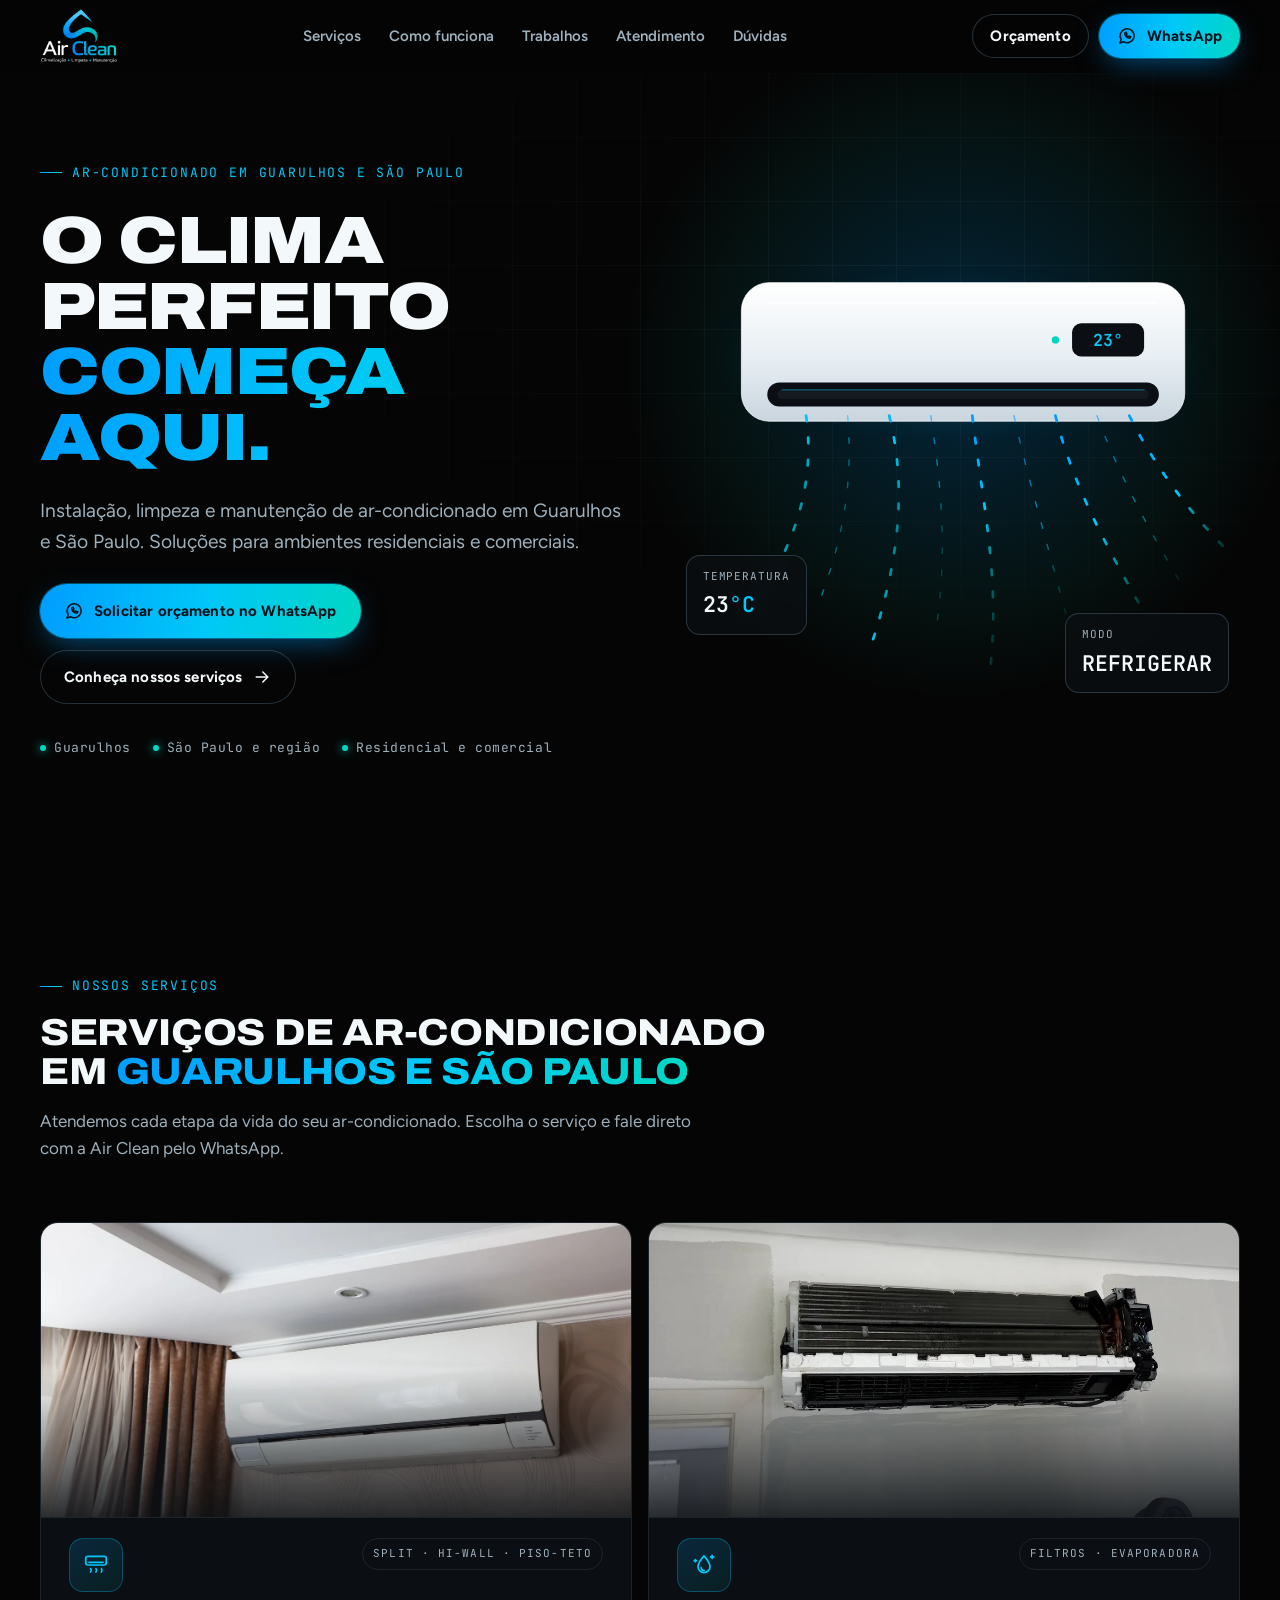
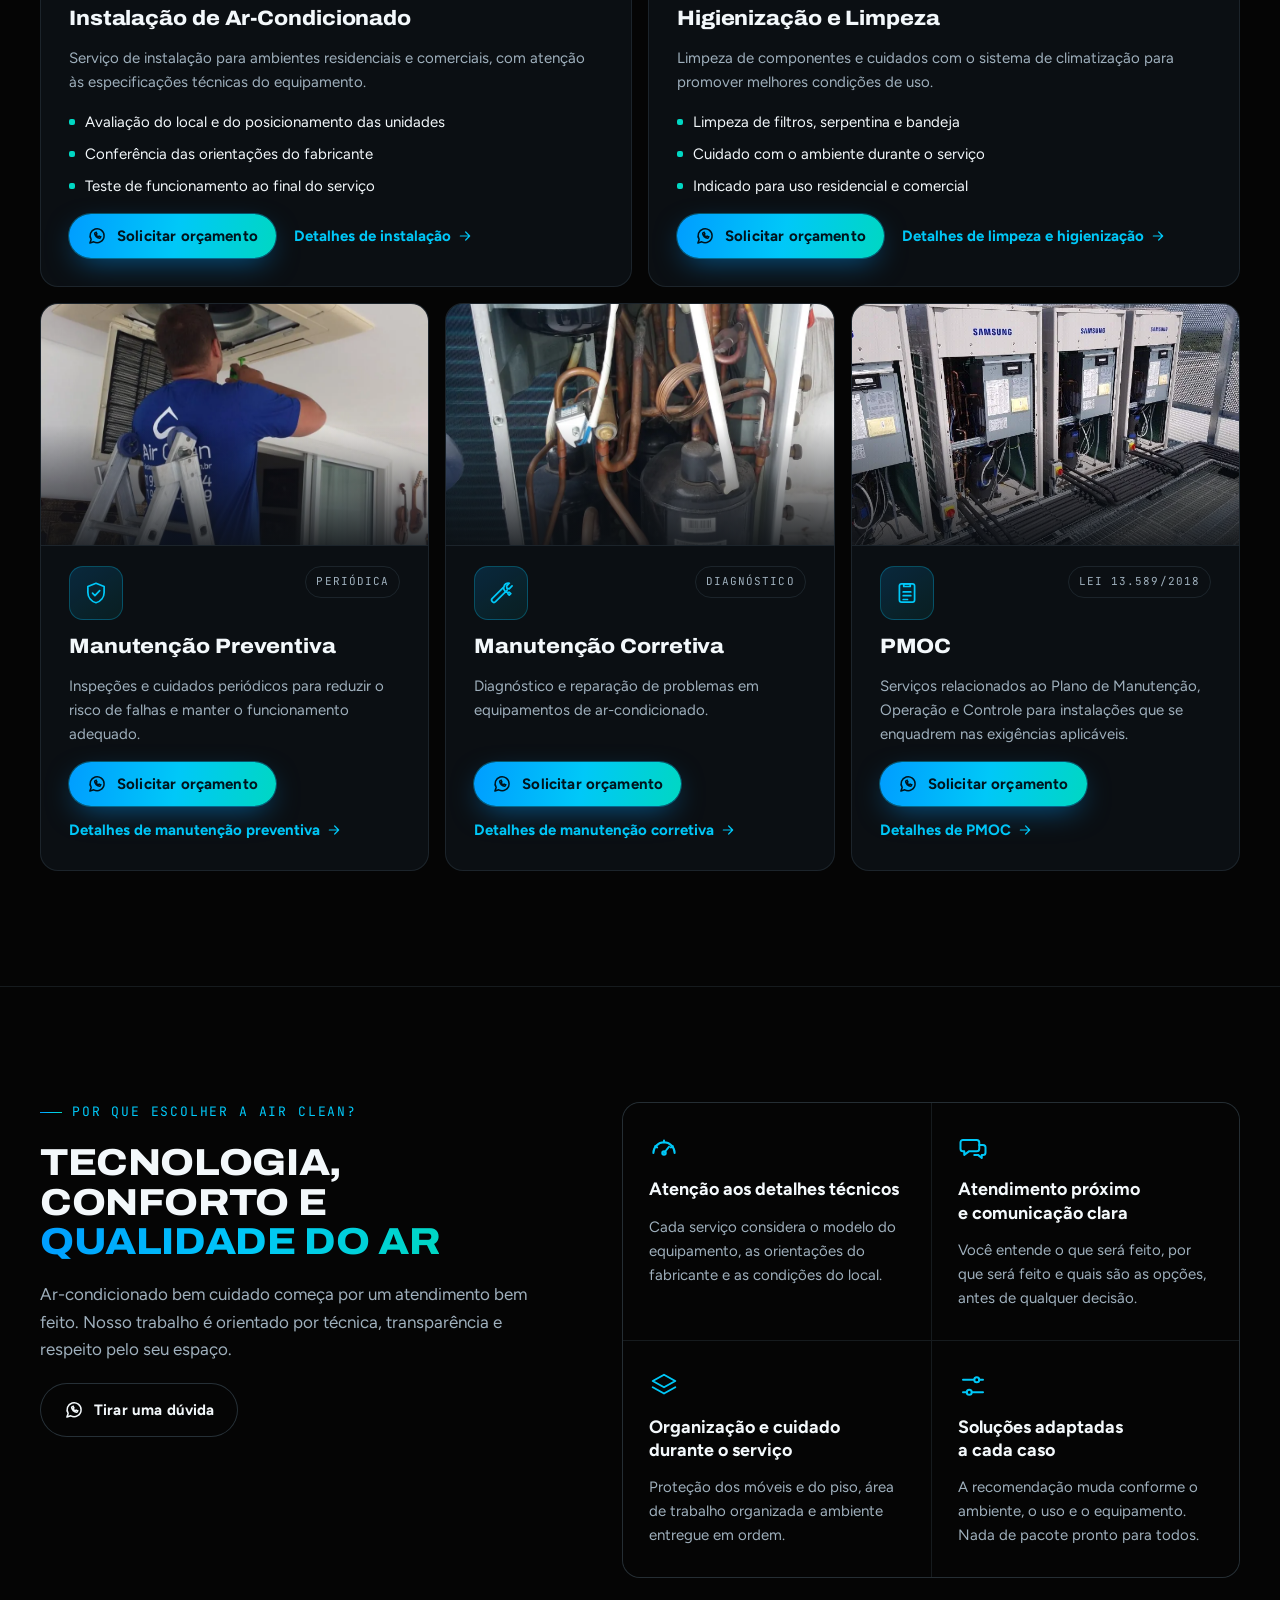
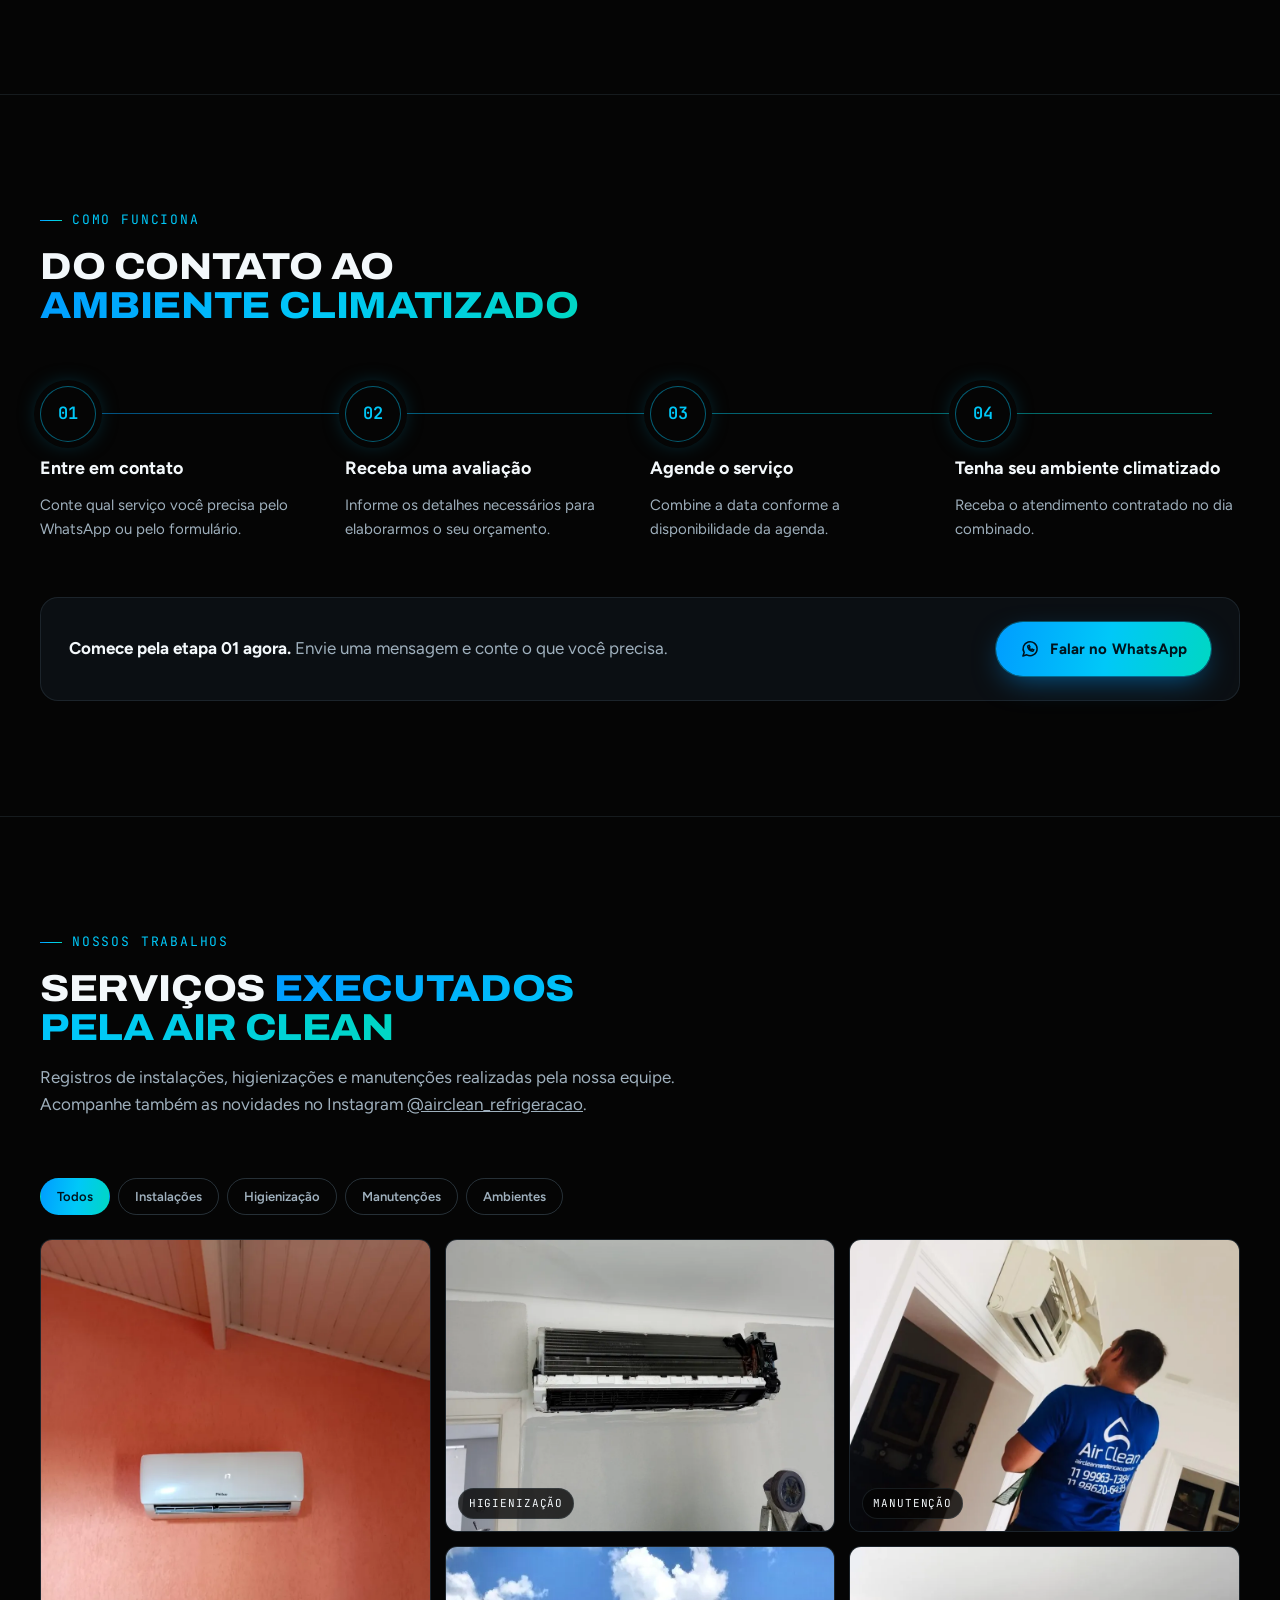
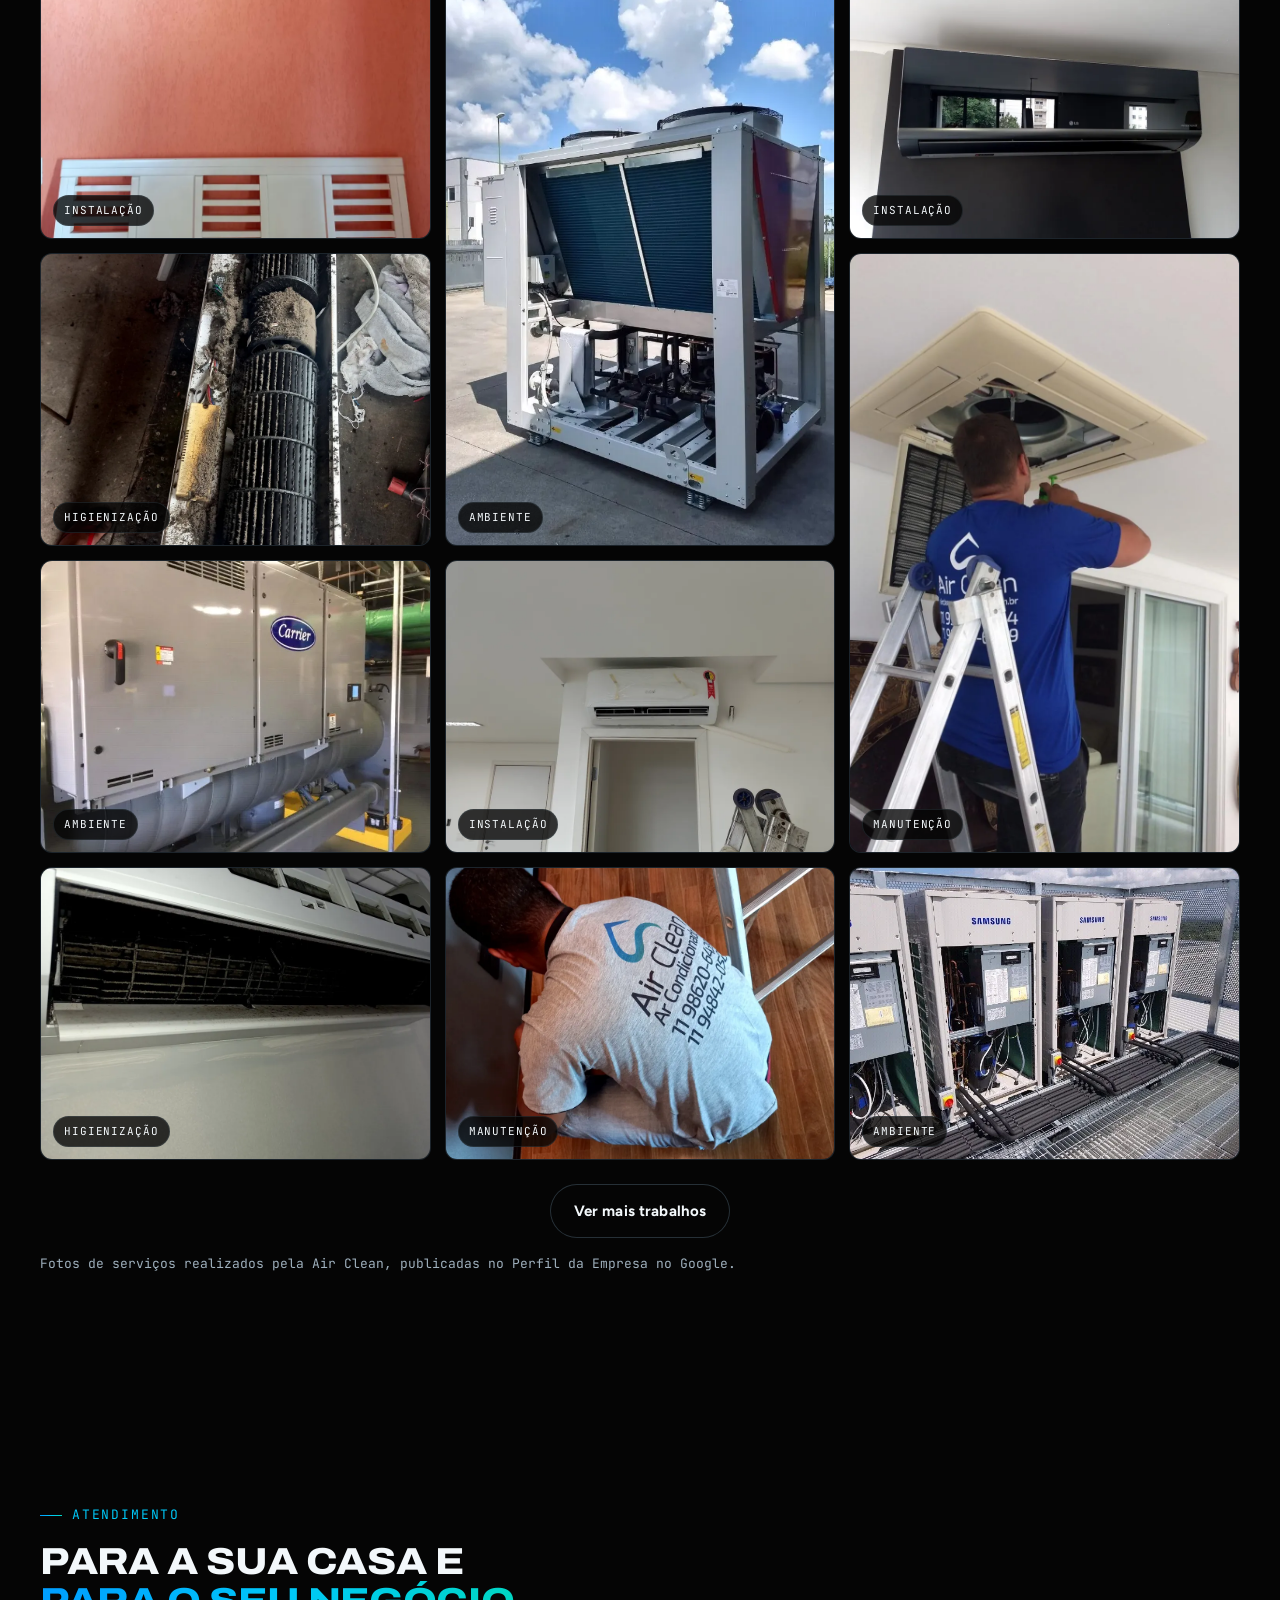
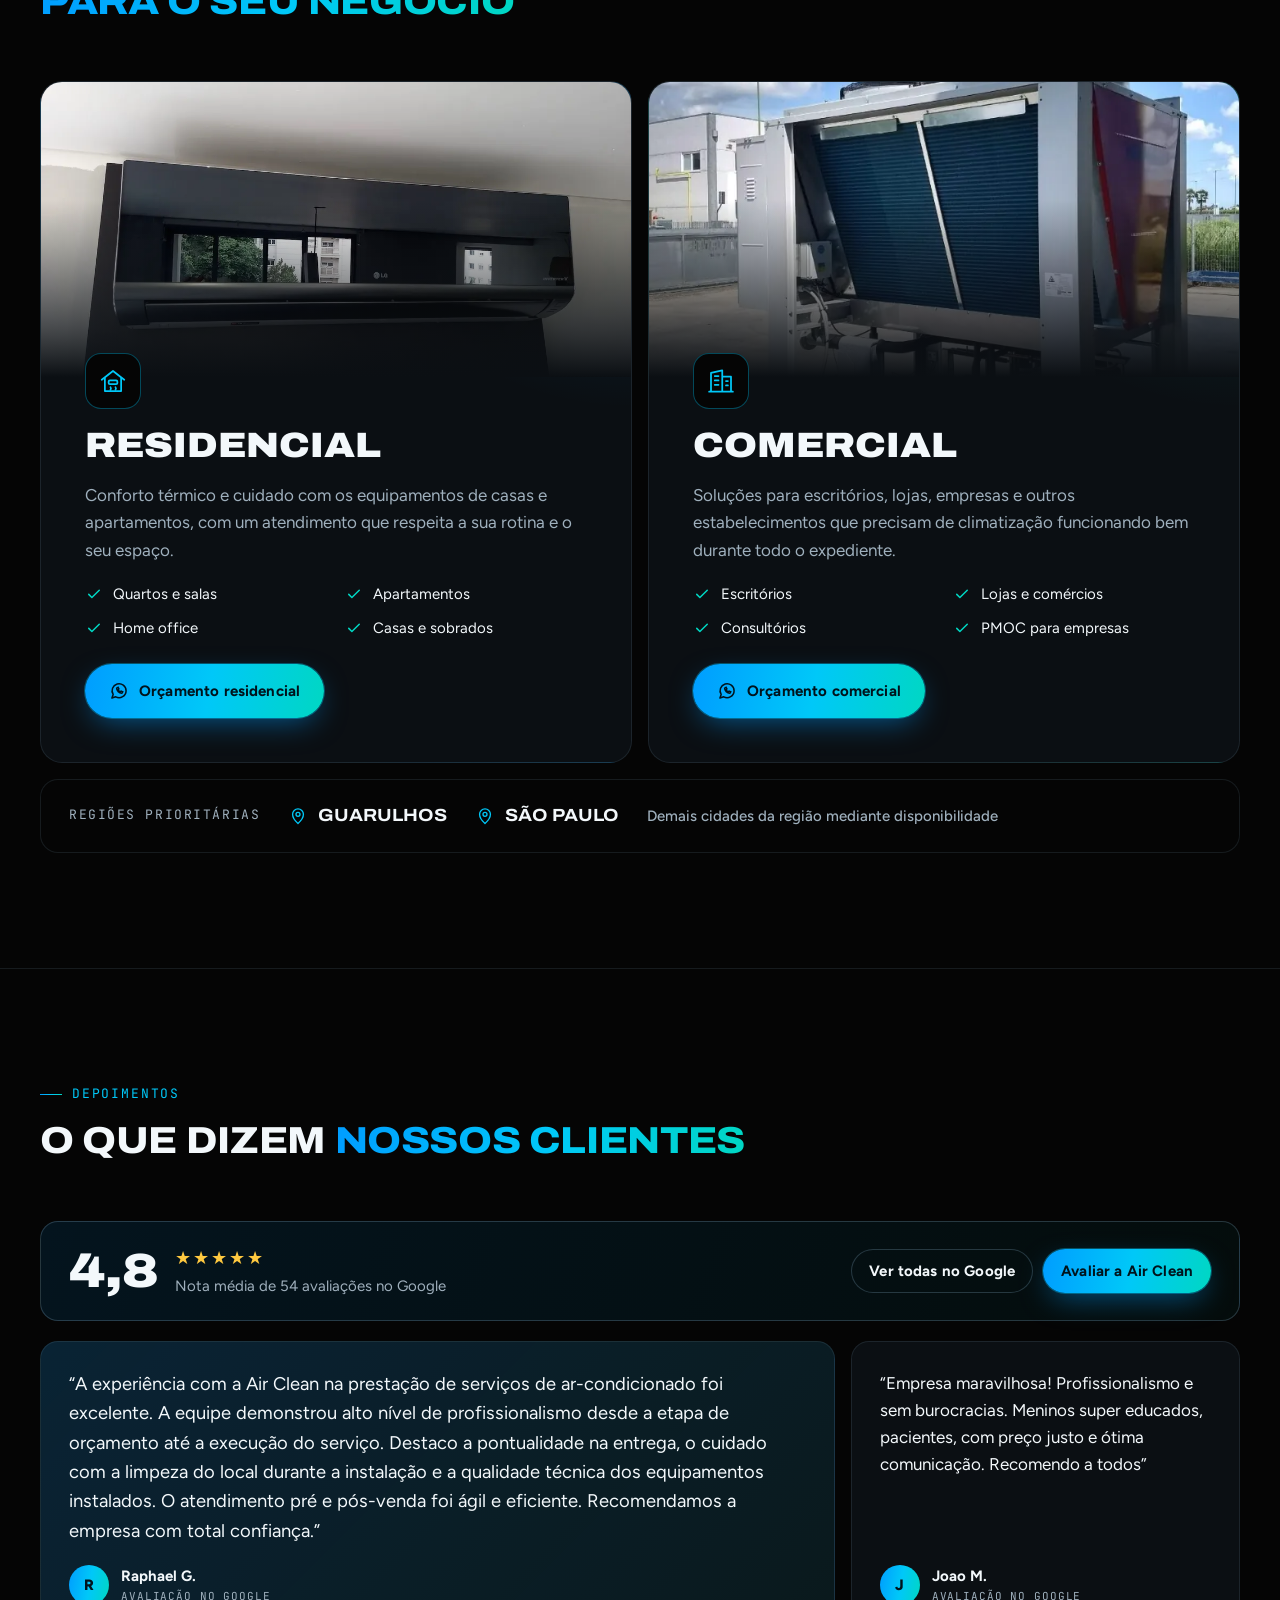
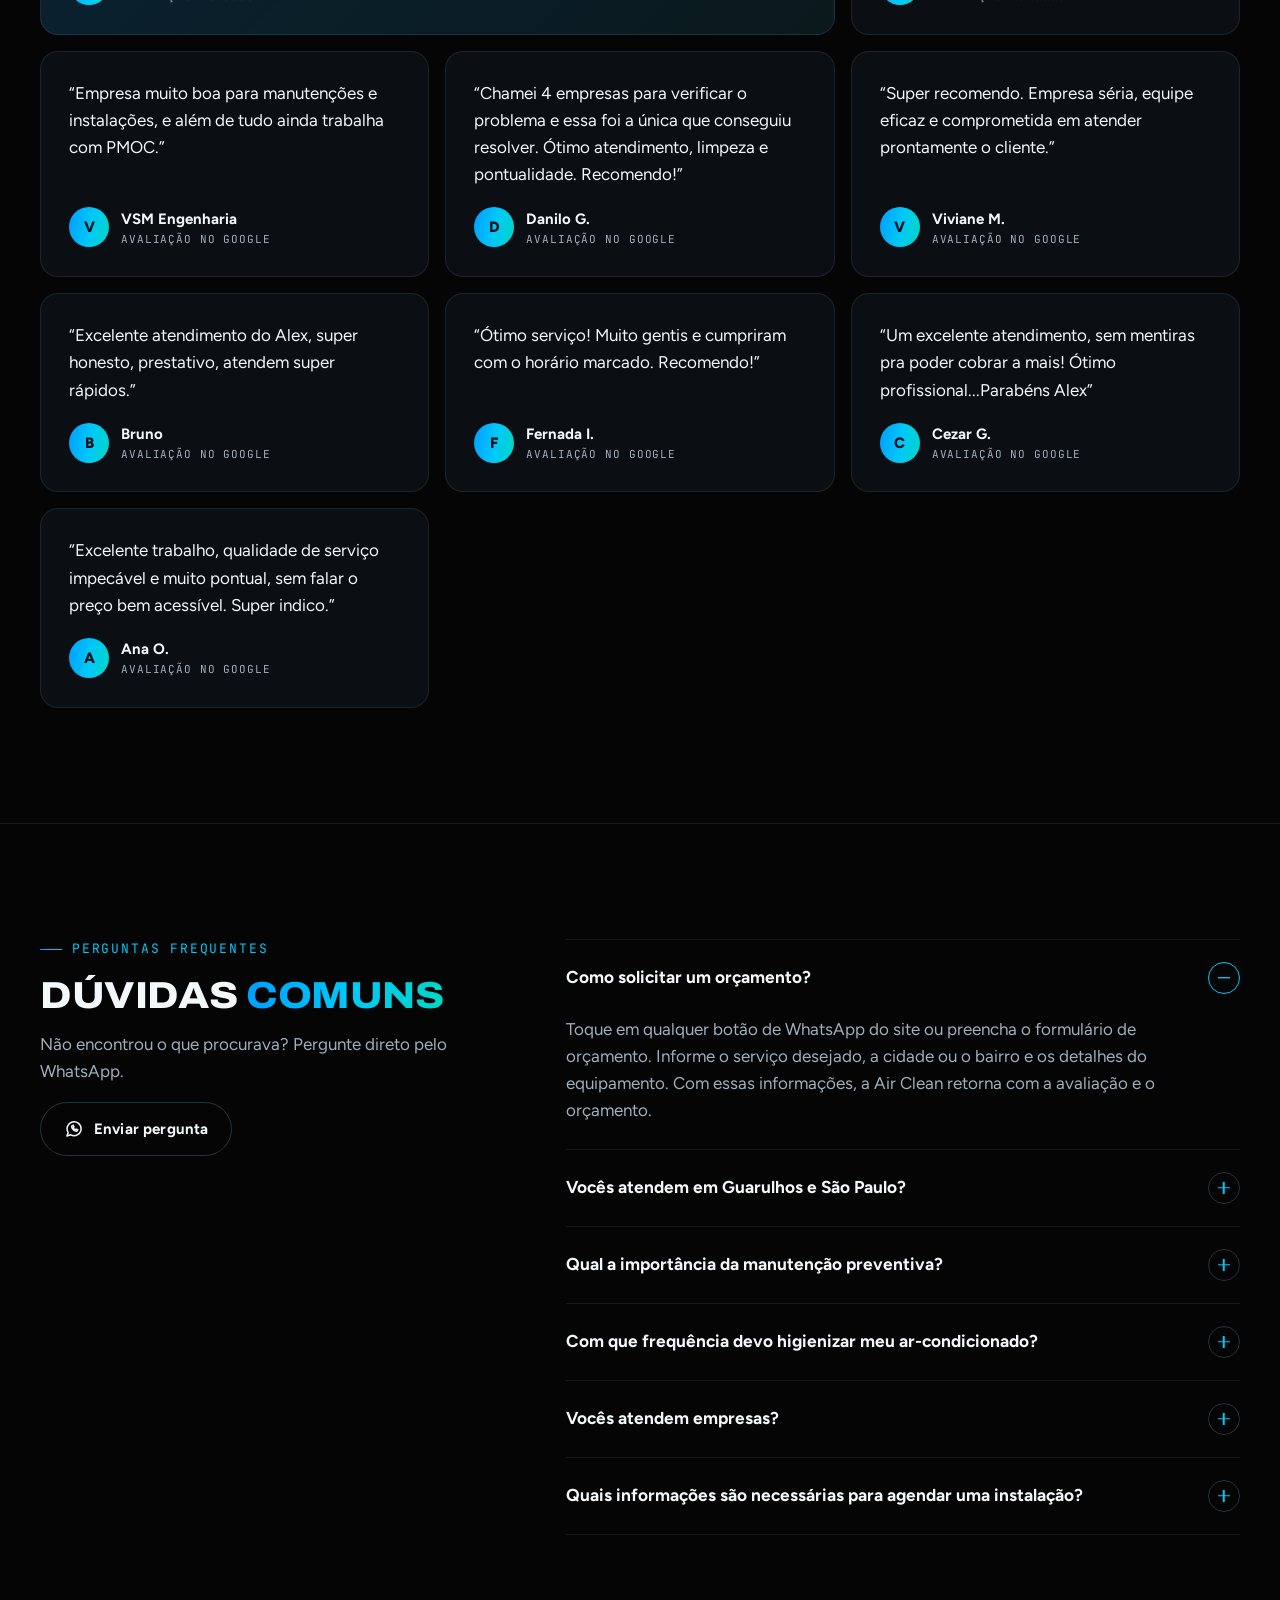
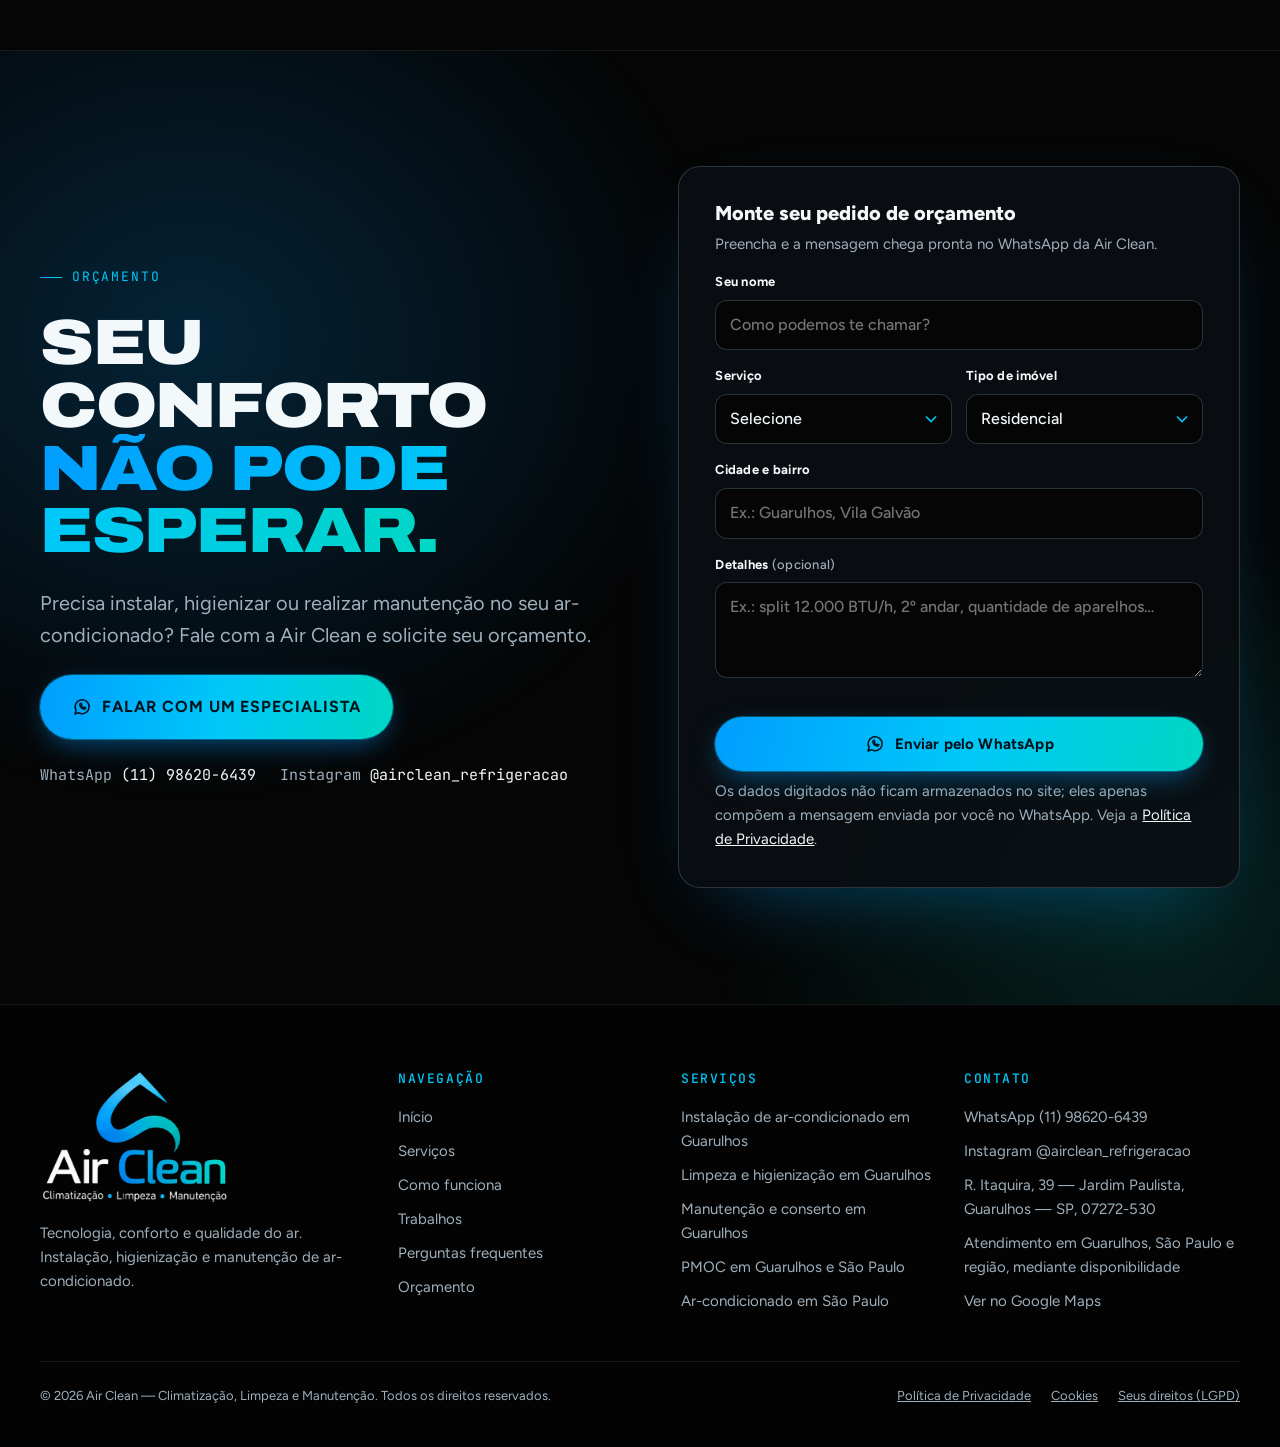
==== commit a8f666d0: "SEO local: páginas de serviço e cidade, H1 com palavra-chave, dados estruturados e ajustes técnicos " ====
--- a/index.html
+++ b/index.html
@@ -3,20 +3,24 @@
 <head>
   <meta charset="utf-8">
   <meta name="viewport" content="width=device-width, initial-scale=1, viewport-fit=cover">
-  <title>Air Clean | Instalação, Limpeza e Manutenção de Ar-Condicionado em Guarulhos e SP</title>
-  <meta name="description" content="Air Clean: instalação, higienização, manutenção preventiva e corretiva de ar-condicionado e PMOC em Guarulhos e São Paulo. Atendimento residencial e comercial. Peça seu orçamento pelo WhatsApp.">
-  <meta name="keywords" content="instalação de ar-condicionado Guarulhos, limpeza de ar-condicionado Guarulhos, manutenção de ar-condicionado São Paulo, higienização de ar-condicionado, empresa de climatização Guarulhos, PMOC Guarulhos, PMOC São Paulo">
+  <title>Ar-Condicionado em Guarulhos | Instalação, Limpeza e Manutenção | Air Clean</title>
+  <meta name="description" content="Instalação, limpeza, higienização e manutenção de ar-condicionado em Guarulhos e São Paulo, para casas e empresas. Nota 4,8 no Google. Peça seu orçamento pelo WhatsApp.">
   <meta name="theme-color" content="#050505">
-  <meta name="robots" content="index, follow">
-  <!-- TROQUE "https://www.seudominio.com.br/" pelo endereço real do site em todos os lugares deste bloco -->
-  <link rel="canonical" href="https://www.seudominio.com.br/">
+  <meta name="robots" content="index, follow, max-image-preview:large">
+  <meta name="geo.region" content="BR-SP">
+  <meta name="geo.placename" content="Guarulhos">
+  <!-- Domínio: aircleanclimatização.com (em formato punycode, o padrão técnico para endereços com acento) -->
+  <link rel="canonical" href="https://xn--aircleanclimatizao-itb3f.com/">
   <meta property="og:type" content="website">
   <meta property="og:locale" content="pt_BR">
   <meta property="og:site_name" content="Air Clean">
-  <meta property="og:title" content="Air Clean — Climatização, Limpeza e Manutenção">
+  <meta property="og:title" content="Air Clean — Ar-condicionado em Guarulhos e São Paulo">
   <meta property="og:description" content="Instalação, limpeza e manutenção de ar-condicionado em Guarulhos e São Paulo. Orçamento pelo WhatsApp.">
-  <meta property="og:url" content="https://www.seudominio.com.br/">
-  <meta property="og:image" content="https://www.seudominio.com.br/assets/logo.png">
+  <meta property="og:url" content="https://xn--aircleanclimatizao-itb3f.com/">
+  <meta property="og:image" content="https://xn--aircleanclimatizao-itb3f.com/assets/og-image.jpg">
+  <meta property="og:image:width" content="1200">
+  <meta property="og:image:height" content="630">
+  <meta property="og:image:alt" content="Logo da Air Clean — Climatização, Limpeza e Manutenção">
   <meta name="twitter:card" content="summary_large_image">
   <link rel="icon" type="image/png" href="assets/favicon.png">
   <link rel="apple-touch-icon" href="assets/apple-touch-icon.png">
@@ -31,13 +35,14 @@
   {
     "@context": "https://schema.org",
     "@type": "HVACBusiness",
+    "@id": "https://xn--aircleanclimatizao-itb3f.com/#empresa",
     "name": "Air Clean",
     "alternateName": "Air Clean — Climatização, Limpeza e Manutenção",
     "slogan": "Tecnologia, conforto e qualidade do ar.",
     "description": "Instalação, higienização, manutenção preventiva e corretiva de ar-condicionado e serviços relacionados ao PMOC.",
-    "url": "https://www.seudominio.com.br/",
-    "logo": "https://www.seudominio.com.br/assets/logo.png",
-    "image": "https://www.seudominio.com.br/assets/logo.png",
+    "url": "https://xn--aircleanclimatizao-itb3f.com/",
+    "logo": "https://xn--aircleanclimatizao-itb3f.com/assets/logo.png",
+    "image": ["https://xn--aircleanclimatizao-itb3f.com/assets/og-image.jpg", "https://xn--aircleanclimatizao-itb3f.com/assets/trabalhos/instalacao-01.webp"],
     "telephone": "+55-11-98620-6439",
     "address": { "@type": "PostalAddress", "streetAddress": "R. Itaquira, 39 - Jardim Paulista", "addressLocality": "Guarulhos", "addressRegion": "SP", "postalCode": "07272-530", "addressCountry": "BR" },
     "openingHours": "Mo-Su 00:00-23:59",
@@ -51,11 +56,11 @@
       "@type": "OfferCatalog",
       "name": "Serviços de climatização",
       "itemListElement": [
-        { "@type": "Offer", "itemOffered": { "@type": "Service", "name": "Instalação de ar-condicionado" } },
-        { "@type": "Offer", "itemOffered": { "@type": "Service", "name": "Higienização e limpeza de ar-condicionado" } },
-        { "@type": "Offer", "itemOffered": { "@type": "Service", "name": "Manutenção preventiva de ar-condicionado" } },
-        { "@type": "Offer", "itemOffered": { "@type": "Service", "name": "Manutenção corretiva de ar-condicionado" } },
-        { "@type": "Offer", "itemOffered": { "@type": "Service", "name": "PMOC — Plano de Manutenção, Operação e Controle" } }
+        { "@type": "Offer", "itemOffered": { "@type": "Service", "name": "Instalação de ar-condicionado", "url": "https://xn--aircleanclimatizao-itb3f.com/instalacao-de-ar-condicionado-guarulhos/" } },
+        { "@type": "Offer", "itemOffered": { "@type": "Service", "name": "Higienização e limpeza de ar-condicionado", "url": "https://xn--aircleanclimatizao-itb3f.com/limpeza-de-ar-condicionado-guarulhos/" } },
+        { "@type": "Offer", "itemOffered": { "@type": "Service", "name": "Manutenção preventiva de ar-condicionado", "url": "https://xn--aircleanclimatizao-itb3f.com/manutencao-de-ar-condicionado-guarulhos/" } },
+        { "@type": "Offer", "itemOffered": { "@type": "Service", "name": "Manutenção corretiva de ar-condicionado", "url": "https://xn--aircleanclimatizao-itb3f.com/manutencao-de-ar-condicionado-guarulhos/" } },
+        { "@type": "Offer", "itemOffered": { "@type": "Service", "name": "PMOC — Plano de Manutenção, Operação e Controle", "url": "https://xn--aircleanclimatizao-itb3f.com/pmoc-guarulhos-sao-paulo/" } }
       ]
     }
   }
@@ -156,11 +161,11 @@
 <section class="hero" id="inicio" aria-labelledby="hero-title">
   <div class="wrap hero-grid">
     <div class="hero-copy">
-      <span class="eyebrow">Climatização · Limpeza · Manutenção</span>
-      <h1 id="hero-title">
+      <h1 class="eyebrow" id="hero-title">Ar-condicionado em Guarulhos e São Paulo</h1>
+      <p class="hero-headline">
         <span class="line">O clima perfeito</span>
         <span class="line grad-text">começa aqui.</span>
-      </h1>
+      </p>
       <p class="hero-sub">Instalação, limpeza e manutenção de ar-condicionado em Guarulhos e São Paulo. Soluções para ambientes residenciais e comerciais.</p>
       <div class="hero-actions">
         <a class="btn btn-primary" data-wa="geral" href="https://wa.me/5511986206439" target="_blank" rel="noopener">
@@ -229,7 +234,7 @@
   <div class="wrap">
     <div class="section-head reveal">
       <span class="eyebrow">Nossos serviços</span>
-      <h2 class="h-section" id="servicos-title">Do primeiro furo na parede à <span class="grad-text">manutenção de rotina</span></h2>
+      <h2 class="h-section" id="servicos-title">Serviços de ar-condicionado em <span class="grad-text">Guarulhos e São Paulo</span></h2>
       <p class="lede">Atendemos cada etapa da vida do seu ar-condicionado. Escolha o serviço e fale direto com a Air Clean pelo WhatsApp.</p>
     </div>
 
@@ -247,7 +252,10 @@
           <li>Conferência das orientações do fabricante</li>
           <li>Teste de funcionamento ao final do serviço</li>
         </ul>
-        <a class="btn btn-primary btn-sm" data-wa="instalacao" href="https://wa.me/5511986206439" target="_blank" rel="noopener"><svg aria-hidden="true"><use href="#i-chat"/></svg>Solicitar orçamento</a>
+        <div class="service-actions">
+          <a class="btn btn-primary btn-sm" data-wa="instalacao" href="https://wa.me/5511986206439" target="_blank" rel="noopener"><svg aria-hidden="true"><use href="#i-chat"/></svg>Solicitar orçamento</a>
+          <a class="service-more" href="instalacao-de-ar-condicionado-guarulhos/">Detalhes de instalação <svg aria-hidden="true"><use href="#i-arrow"/></svg></a>
+        </div>
       </article>
 
       <article class="service wide reveal d1" data-glow>
@@ -263,7 +271,10 @@
           <li>Cuidado com o ambiente durante o serviço</li>
           <li>Indicado para uso residencial e comercial</li>
         </ul>
-        <a class="btn btn-primary btn-sm" data-wa="higienizacao" href="https://wa.me/5511986206439" target="_blank" rel="noopener"><svg aria-hidden="true"><use href="#i-chat"/></svg>Solicitar orçamento</a>
+        <div class="service-actions">
+          <a class="btn btn-primary btn-sm" data-wa="higienizacao" href="https://wa.me/5511986206439" target="_blank" rel="noopener"><svg aria-hidden="true"><use href="#i-chat"/></svg>Solicitar orçamento</a>
+          <a class="service-more" href="limpeza-de-ar-condicionado-guarulhos/">Detalhes de limpeza e higienização <svg aria-hidden="true"><use href="#i-arrow"/></svg></a>
+        </div>
       </article>
 
       <article class="service reveal" data-glow>
@@ -274,7 +285,10 @@
         </div>
         <h3>Manutenção Preventiva</h3>
         <p>Inspeções e cuidados periódicos para reduzir o risco de falhas e manter o funcionamento adequado.</p>
-        <a class="btn btn-primary btn-sm" data-wa="preventiva" href="https://wa.me/5511986206439" target="_blank" rel="noopener"><svg aria-hidden="true"><use href="#i-chat"/></svg>Solicitar orçamento</a>
+        <div class="service-actions">
+          <a class="btn btn-primary btn-sm" data-wa="preventiva" href="https://wa.me/5511986206439" target="_blank" rel="noopener"><svg aria-hidden="true"><use href="#i-chat"/></svg>Solicitar orçamento</a>
+          <a class="service-more" href="manutencao-de-ar-condicionado-guarulhos/">Detalhes de manutenção preventiva <svg aria-hidden="true"><use href="#i-arrow"/></svg></a>
+        </div>
       </article>
 
       <article class="service reveal d1" data-glow>
@@ -285,7 +299,10 @@
         </div>
         <h3>Manutenção Corretiva</h3>
         <p>Diagnóstico e reparação de problemas em equipamentos de ar-condicionado.</p>
-        <a class="btn btn-primary btn-sm" data-wa="corretiva" href="https://wa.me/5511986206439" target="_blank" rel="noopener"><svg aria-hidden="true"><use href="#i-chat"/></svg>Solicitar orçamento</a>
+        <div class="service-actions">
+          <a class="btn btn-primary btn-sm" data-wa="corretiva" href="https://wa.me/5511986206439" target="_blank" rel="noopener"><svg aria-hidden="true"><use href="#i-chat"/></svg>Solicitar orçamento</a>
+          <a class="service-more" href="manutencao-de-ar-condicionado-guarulhos/">Detalhes de manutenção corretiva <svg aria-hidden="true"><use href="#i-arrow"/></svg></a>
+        </div>
       </article>
 
       <article class="service pmoc reveal d2" data-glow>
@@ -296,7 +313,10 @@
         </div>
         <h3>PMOC</h3>
         <p>Serviços relacionados ao Plano de Manutenção, Operação e Controle para instalações que se enquadrem nas exigências aplicáveis.</p>
-        <a class="btn btn-primary btn-sm" data-wa="pmoc" href="https://wa.me/5511986206439" target="_blank" rel="noopener"><svg aria-hidden="true"><use href="#i-chat"/></svg>Solicitar orçamento</a>
+        <div class="service-actions">
+          <a class="btn btn-primary btn-sm" data-wa="pmoc" href="https://wa.me/5511986206439" target="_blank" rel="noopener"><svg aria-hidden="true"><use href="#i-chat"/></svg>Solicitar orçamento</a>
+          <a class="service-more" href="pmoc-guarulhos-sao-paulo/">Detalhes de PMOC <svg aria-hidden="true"><use href="#i-arrow"/></svg></a>
+        </div>
       </article>
     </div>
   </div>
@@ -562,8 +582,8 @@
     </div>
     <div class="regions reveal">
       <span class="regions-label">Regiões prioritárias</span>
-      <span class="region"><svg aria-hidden="true"><use href="#i-pin"/></svg>Guarulhos</span>
-      <span class="region"><svg aria-hidden="true"><use href="#i-pin"/></svg>São Paulo</span>
+      <a class="region" href="instalacao-de-ar-condicionado-guarulhos/"><svg aria-hidden="true"><use href="#i-pin"/></svg>Guarulhos</a>
+      <a class="region" href="ar-condicionado-sao-paulo/"><svg aria-hidden="true"><use href="#i-pin"/></svg>São Paulo</a>
       <span class="region soft">Demais cidades da região mediante disponibilidade</span>
     </div>
   </div>
@@ -748,11 +768,11 @@
       <div class="footer-col">
         <h4>Serviços</h4>
         <ul>
-          <li><a data-wa="instalacao" href="https://wa.me/5511986206439" target="_blank" rel="noopener">Instalação</a></li>
-          <li><a data-wa="higienizacao" href="https://wa.me/5511986206439" target="_blank" rel="noopener">Higienização e limpeza</a></li>
-          <li><a data-wa="preventiva" href="https://wa.me/5511986206439" target="_blank" rel="noopener">Manutenção preventiva</a></li>
-          <li><a data-wa="corretiva" href="https://wa.me/5511986206439" target="_blank" rel="noopener">Manutenção corretiva</a></li>
-          <li><a data-wa="pmoc" href="https://wa.me/5511986206439" target="_blank" rel="noopener">PMOC</a></li>
+          <li><a href="instalacao-de-ar-condicionado-guarulhos/">Instalação de ar-condicionado em Guarulhos</a></li>
+          <li><a href="limpeza-de-ar-condicionado-guarulhos/">Limpeza e higienização em Guarulhos</a></li>
+          <li><a href="manutencao-de-ar-condicionado-guarulhos/">Manutenção e conserto em Guarulhos</a></li>
+          <li><a href="pmoc-guarulhos-sao-paulo/">PMOC em Guarulhos e São Paulo</a></li>
+          <li><a href="ar-condicionado-sao-paulo/">Ar-condicionado em São Paulo</a></li>
         </ul>
       </div>
       <div class="footer-col">
--- a/css/styles.css
+++ b/css/styles.css
@@ -172,10 +172,10 @@
 }
 .hero-grid { position: relative; z-index: 1; display: grid; grid-template-columns: 1.05fr 1fr; gap: clamp(32px, 5vw, 72px); align-items: center; }
 .hero-copy { display: grid; gap: 26px; min-width: 0; }
-.hero h1 {
+.hero-legacy-h1 {
   font-size: var(--s-2xl); font-weight: 900; font-stretch: 118%; letter-spacing: -0.02em; text-transform: uppercase; line-height: .98;
 }
-.hero h1 .line { display: block; }
+.hero-legacy-h1 .line { display: block; }
 .hero-sub { color: var(--muted); font-size: clamp(1.05rem, 1rem + .3vw, 1.2rem); max-width: 52ch; }
 .hero-actions { display: flex; flex-wrap: wrap; gap: 12px; }
 .hero-meta {
@@ -574,3 +574,81 @@
   .review.featured { grid-column: auto; }
   .rating-actions, .rating-actions .btn { width: 100%; }
 }
+
+/* =========================================================
+   PÁGINAS DE SERVIÇO E CIDADE (SEO local)
+   ========================================================= */
+.breadcrumb { font-family: var(--f-mono); font-size: var(--s-xs); color: var(--muted); letter-spacing: .04em; }
+.breadcrumb ol { list-style: none; margin: 0; padding: 0; display: flex; flex-wrap: wrap; gap: 6px 10px; }
+.breadcrumb li { display: inline-flex; gap: 10px; align-items: center; }
+.breadcrumb li + li::before { content: "/"; color: var(--line-strong); }
+.breadcrumb a { color: var(--muted); text-decoration: none; }
+.breadcrumb a:hover { color: var(--cyan); }
+.breadcrumb [aria-current] { color: var(--fg); }
+
+.page-hero { position: relative; overflow: hidden; padding-block: clamp(36px, 5vw, 64px) clamp(56px, 7vw, 96px); }
+.page-hero::before {
+  content: ""; position: absolute; inset: -30% -10% auto auto; width: 60vw; height: 60vw; max-width: 760px; max-height: 760px; pointer-events: none;
+  background: radial-gradient(closest-side, rgba(0, 157, 255, .2), rgba(0, 215, 195, .05) 55%, transparent 75%);
+}
+.page-hero-grid { position: relative; display: grid; grid-template-columns: 1.1fr .9fr; gap: clamp(28px, 5vw, 64px); align-items: center; }
+.page-hero-copy { display: grid; gap: 22px; min-width: 0; }
+.page-hero h1 { font-size: clamp(2rem, 1.3rem + 2.8vw, 3.5rem); font-weight: 900; font-stretch: 115%; text-transform: uppercase; letter-spacing: -0.015em; line-height: 1; }
+.page-hero .lede { font-size: clamp(1.02rem, 1rem + .3vw, 1.18rem); }
+.page-hero-photo { margin: 0; border-radius: 24px; overflow: hidden; border: 1px solid var(--line-strong); aspect-ratio: 4 / 3; max-width: 100%; box-shadow: 0 40px 90px -45px rgba(0, 157, 255, .6); }
+.page-hero-photo img { width: 100%; height: 100%; object-fit: cover; }
+.trust { display: flex; flex-wrap: wrap; gap: 10px 22px; font-family: var(--f-mono); font-size: var(--s-xs); color: var(--muted); }
+.trust span { display: inline-flex; align-items: center; gap: 8px; }
+.trust span::before { content: ""; width: 6px; height: 6px; border-radius: 50%; background: var(--teal); box-shadow: 0 0 10px var(--teal); }
+.trust a { color: var(--fg); text-decoration: none; }
+@media (max-width: 900px) { .page-hero-grid { grid-template-columns: 1fr; } }
+@media (max-width: 520px) { .page-hero .hero-actions .btn { width: 100%; } }
+
+.prose { display: grid; gap: 16px; max-width: 72ch; color: var(--muted); }
+.prose h2 { color: var(--fg); }
+.prose h3 { color: var(--fg); font-family: var(--f-body); font-size: 1.15rem; line-height: 1.3; margin-top: 8px; }
+.prose strong { color: var(--fg); }
+.prose a { color: var(--cyan); }
+
+.split { display: grid; grid-template-columns: 1fr 1fr; gap: clamp(32px, 5vw, 72px); align-items: start; }
+@media (max-width: 900px) { .split { grid-template-columns: 1fr; } }
+
+.checklist { list-style: none; margin: 0; padding: 0; display: grid; gap: 12px; }
+.checklist li { display: grid; grid-template-columns: 26px 1fr; gap: 12px; align-items: start; padding: 16px 18px; border-radius: var(--radius-sm); background: var(--panel); border: 1px solid var(--line); color: var(--muted); }
+.checklist li svg { width: 22px; height: 22px; color: var(--teal); margin-top: 2px; }
+.checklist li strong { color: var(--fg); display: block; margin-bottom: 2px; }
+
+.gallery.compact { grid-template-columns: repeat(4, 1fr); }
+@media (max-width: 860px) { .gallery.compact { grid-template-columns: repeat(2, 1fr); } }
+
+.areas { display: flex; flex-wrap: wrap; gap: 8px; list-style: none; margin: 0; padding: 0; }
+.areas li { padding: 9px 14px; border-radius: 999px; border: 1px solid var(--line-strong); font-size: var(--s-sm); color: var(--muted); }
+
+.related { display: grid; grid-template-columns: repeat(auto-fit, minmax(min(100%, 240px), 1fr)); gap: 14px; }
+.related a {
+  display: grid; gap: 8px; padding: 22px; border-radius: var(--radius); background: var(--panel); border: 1px solid var(--line);
+  text-decoration: none; transition: border-color .25s ease, transform .25s ease;
+}
+.related a:hover { border-color: rgba(0, 200, 248, .4); transform: translateY(-2px); }
+.related strong { font-family: var(--f-display); font-stretch: 108%; font-weight: 800; font-size: 1.1rem; }
+.related span { color: var(--muted); font-size: var(--s-sm); }
+.related em { font-style: normal; color: var(--cyan); font-size: var(--s-xs); font-family: var(--f-mono); text-transform: uppercase; letter-spacing: .1em; }
+
+.final-cta { position: relative; overflow: hidden; text-align: left; }
+.final-cta .wrap { display: grid; gap: 22px; justify-items: start; position: relative; }
+.final-cta h2 { font-size: clamp(2rem, 1.3rem + 3vw, 3.6rem); font-weight: 900; font-stretch: 118%; text-transform: uppercase; line-height: .98; letter-spacing: -0.02em; }
+.final-cta p { color: var(--muted); font-size: var(--s-lg); max-width: 50ch; }
+.final-cta::before { content: ""; position: absolute; inset: 0; pointer-events: none; background: radial-gradient(60% 80% at 10% 30%, rgba(0, 157, 255, .2), transparent 70%), radial-gradient(50% 70% at 95% 90%, rgba(0, 215, 195, .12), transparent 70%); }
+
+.service-more { font-size: var(--s-sm); font-weight: 700; color: var(--cyan); text-decoration: none; display: inline-flex; align-items: center; gap: 6px; }
+.service-more:hover { color: var(--teal); }
+.service-more svg { width: 16px; height: 16px; }
+.service-actions { margin-top: auto; display: flex; flex-wrap: wrap; align-items: center; gap: 12px 18px; }
+.service-actions .btn { margin-top: 0; }
+
+/* H1 do topo usa o estilo do rótulo técnico; o título grande é visual */
+h1.eyebrow { font-family: var(--f-mono); font-size: var(--s-xs); font-weight: 400; line-height: 1.5; text-transform: uppercase; }
+.hero .hero-headline { font-family: var(--f-display); font-size: var(--s-2xl); font-weight: 900; font-stretch: 118%; letter-spacing: -0.02em; text-transform: uppercase; line-height: .98; margin: 0; text-wrap: balance; }
+.hero .hero-headline .line { display: block; }
+.regions a { color: inherit; text-decoration: none; }
+.regions a:hover { color: var(--cyan); }
